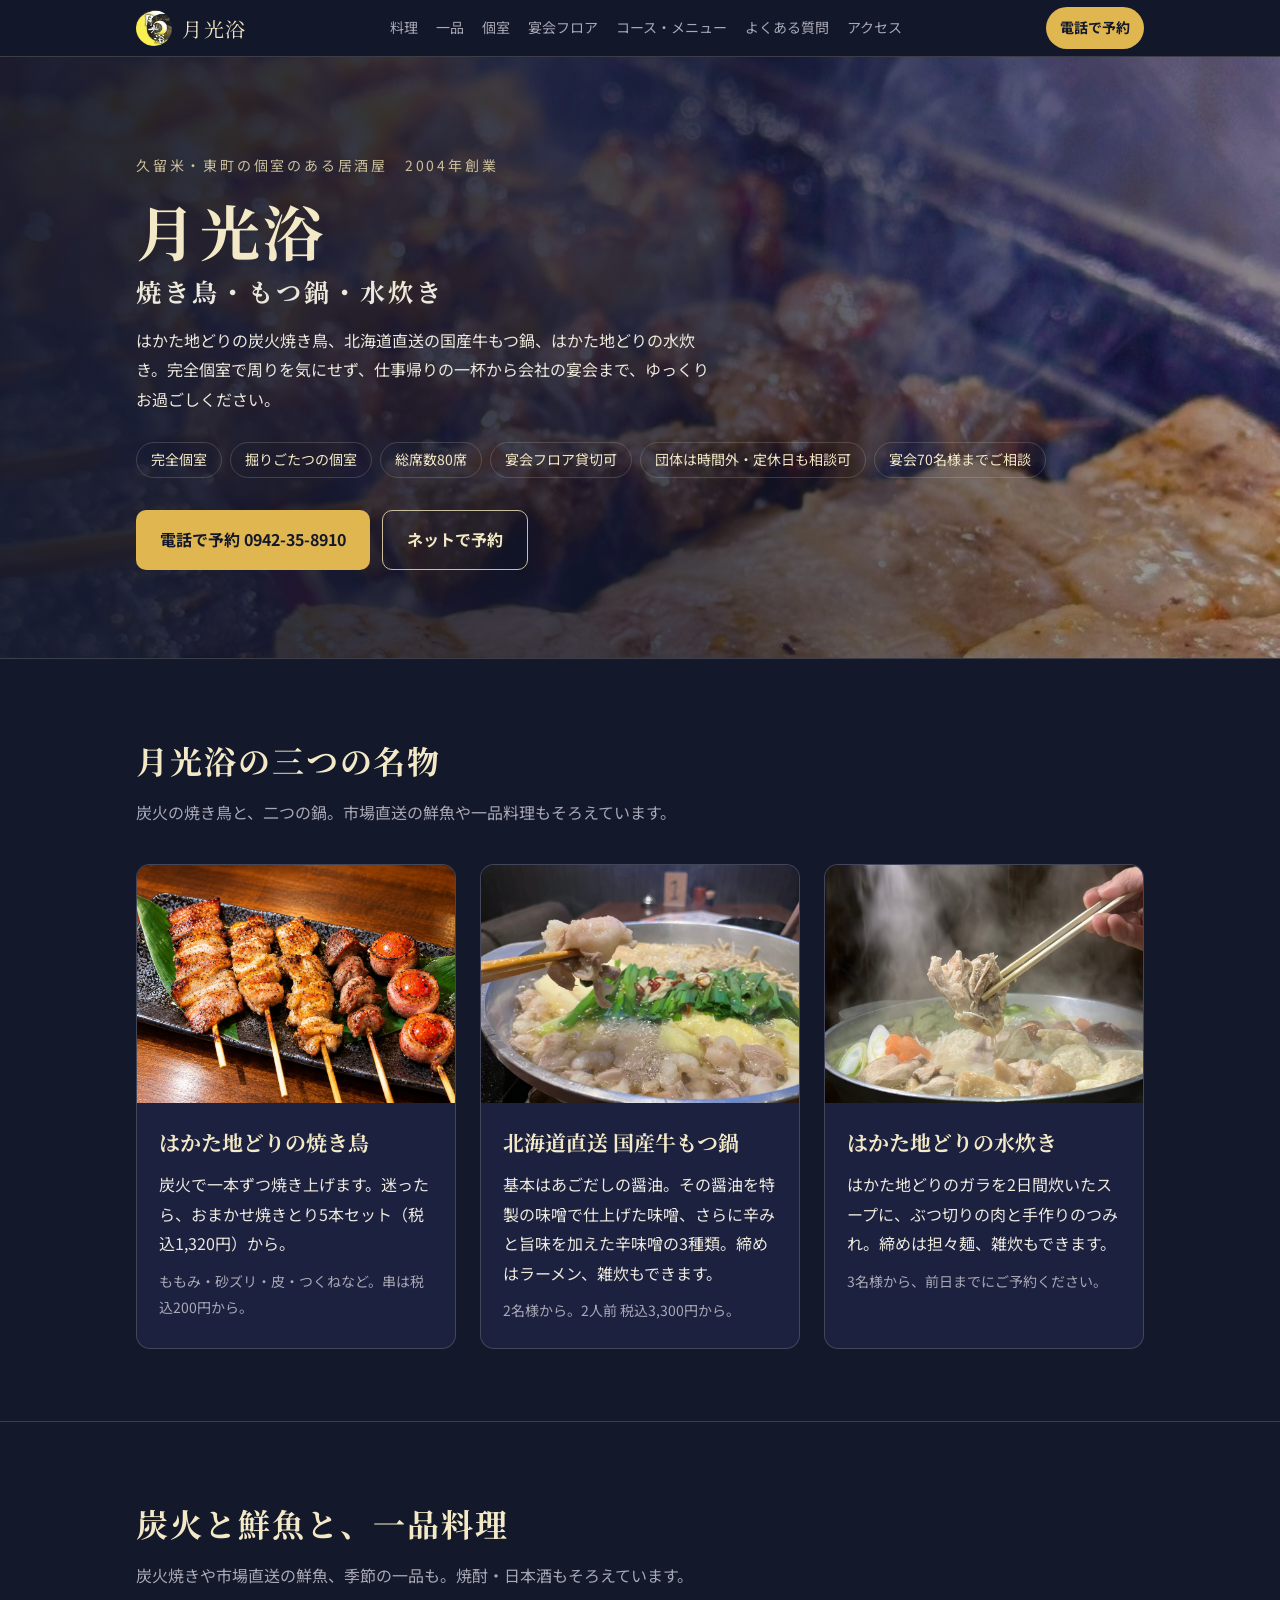
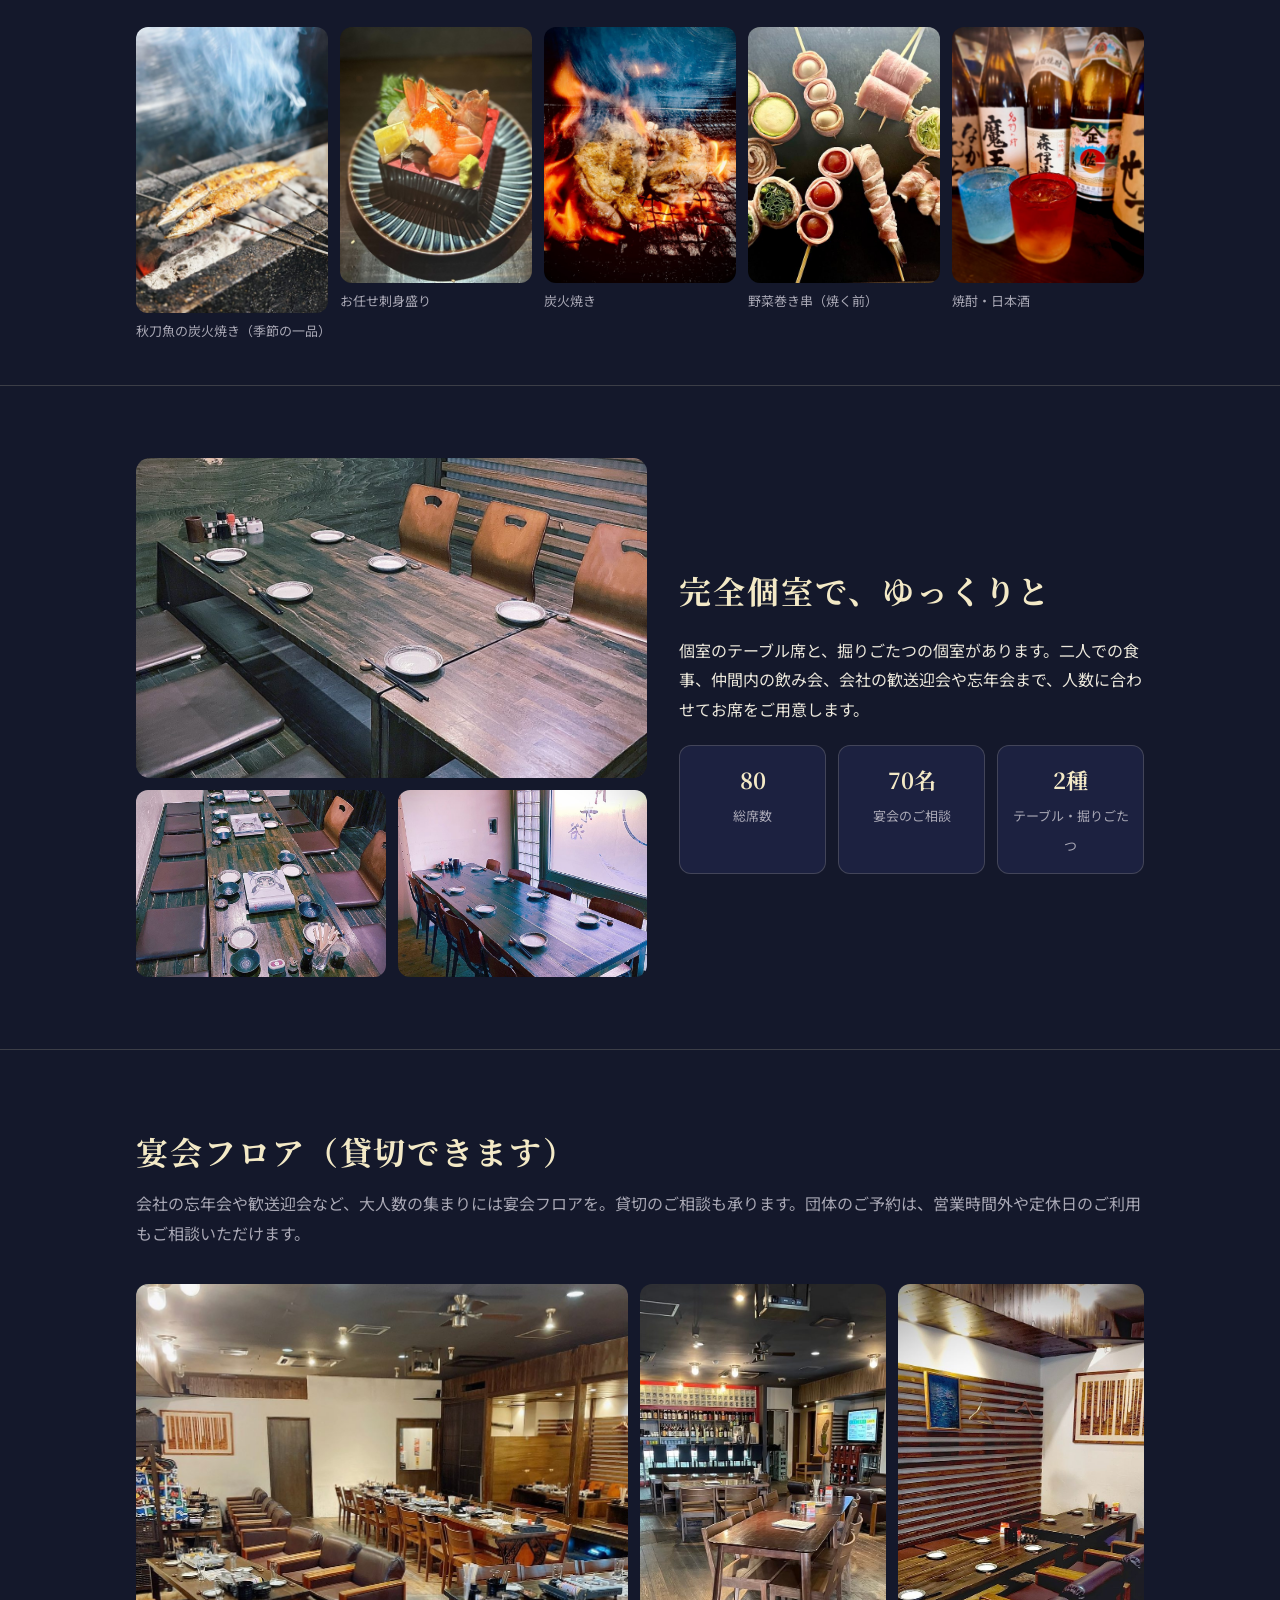
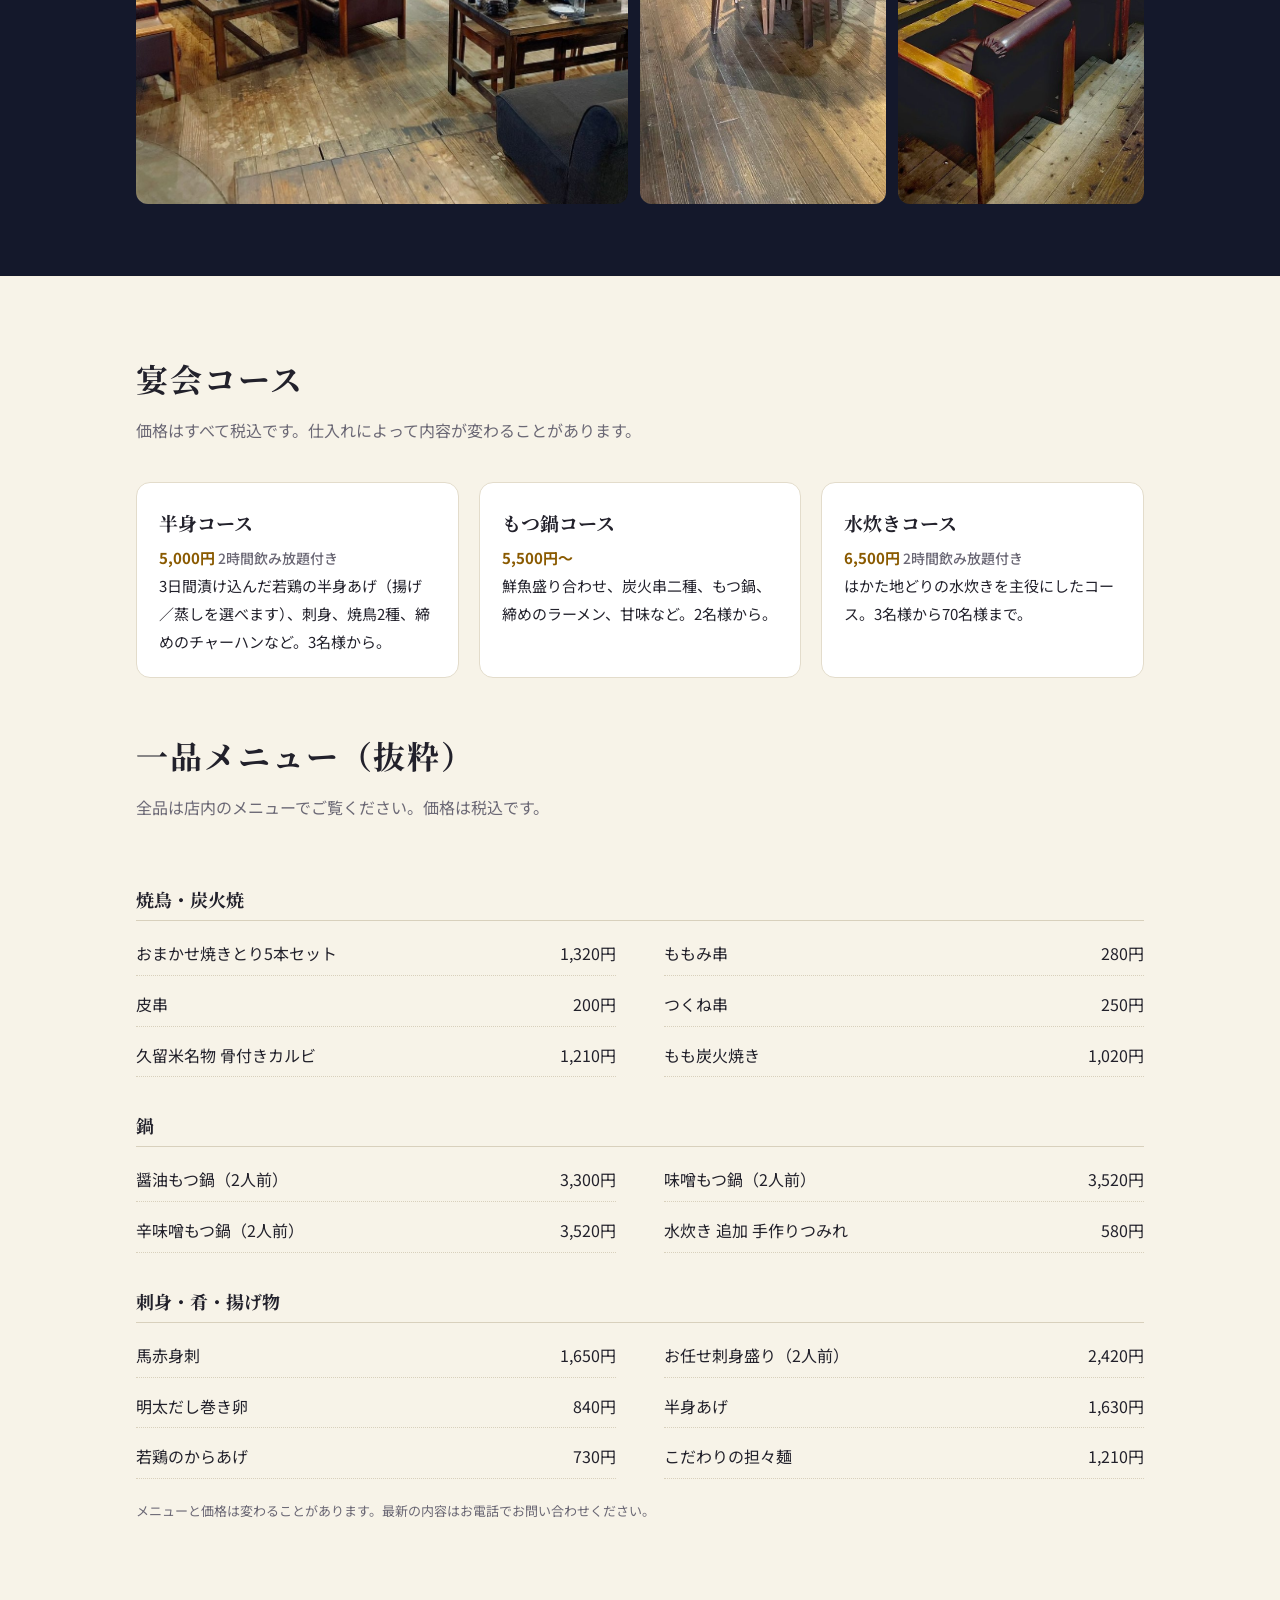
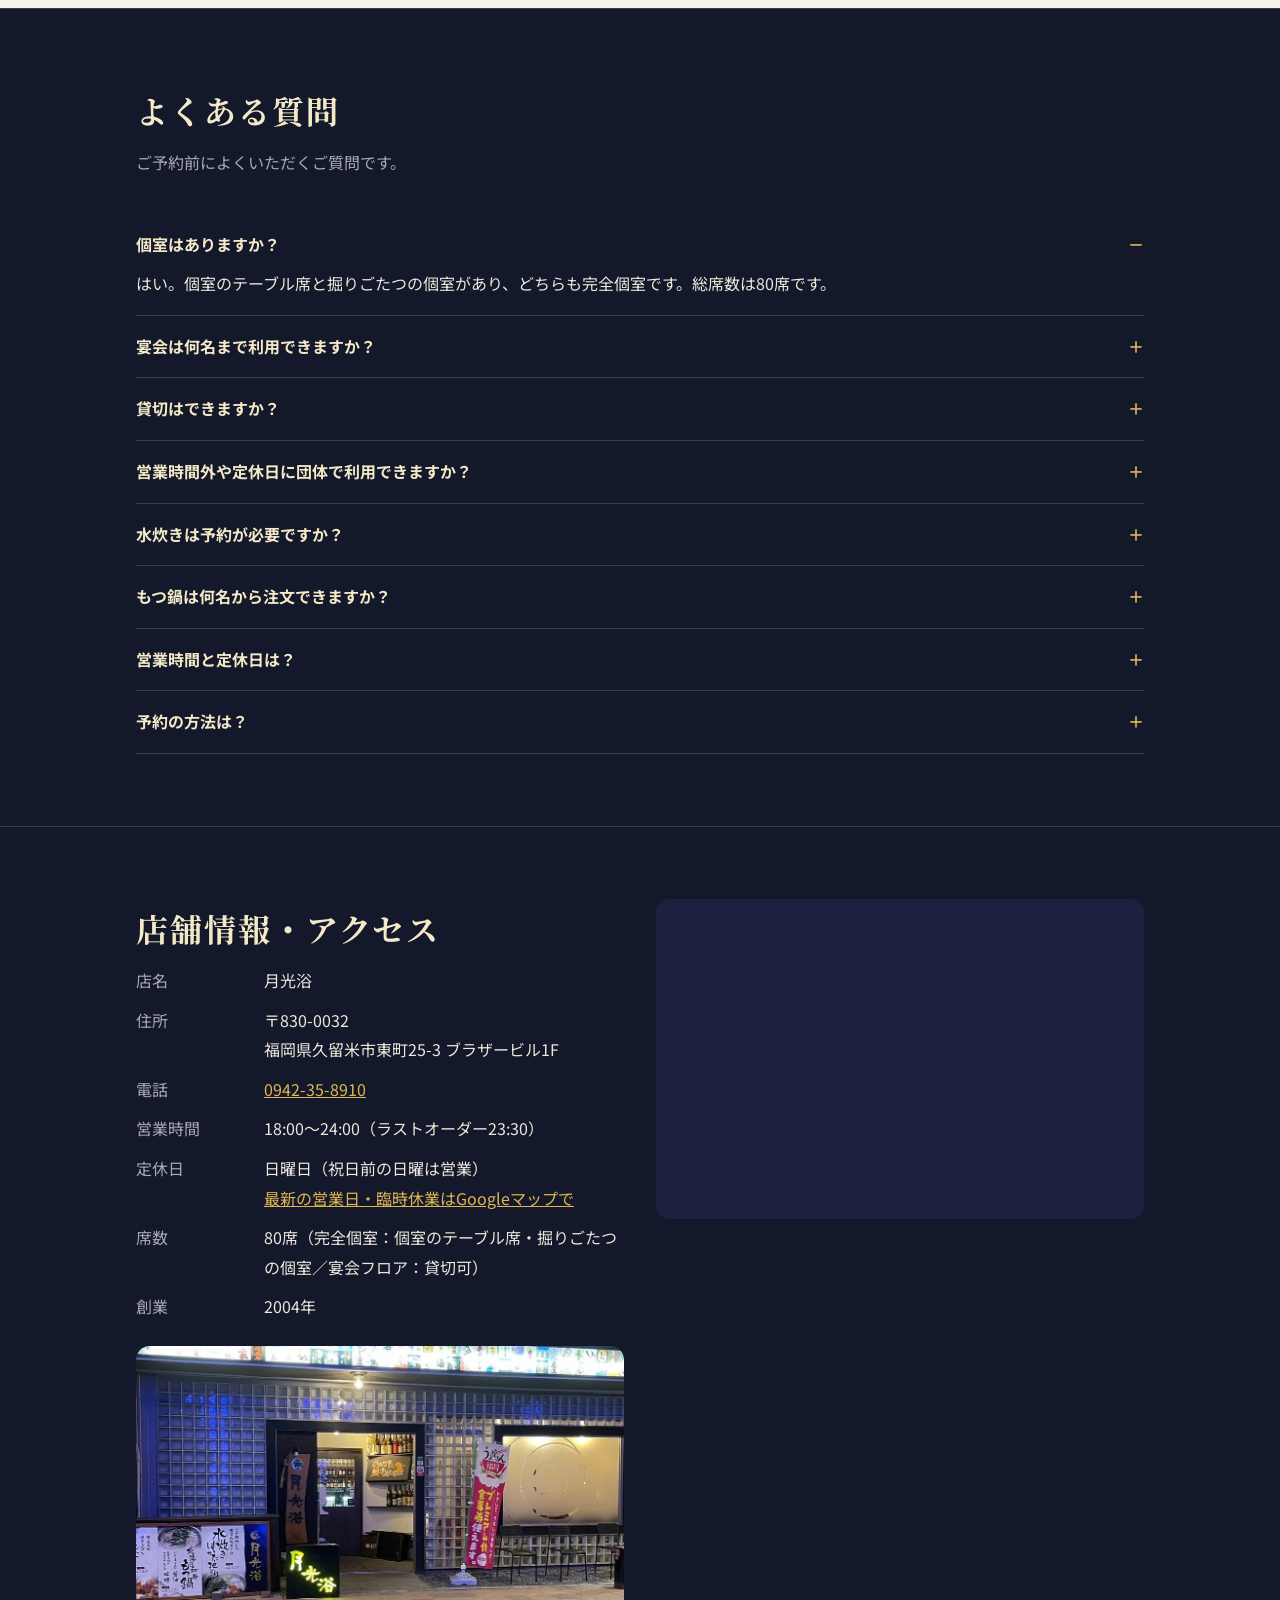
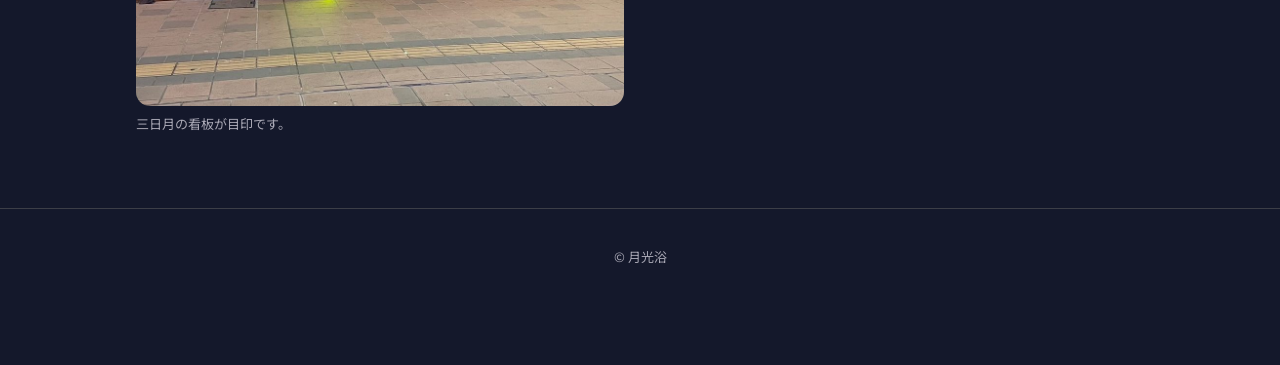
==== index.html @ 0e94521e "店名を「月光浴」に統一し、題名と説明文に個室を入れる。PC表示の横はみ出しを修正 Co-Authored-By: Claude Opus 5.5 (1M context) <noreply@anthr" ====
<!doctype html>
<html lang="ja">
<head>
<meta charset="utf-8">
<meta name="viewport" content="width=device-width, initial-scale=1">
<title>月光浴｜久留米 個室のある居酒屋・焼き鳥・もつ鍋・水炊き</title>
<meta name="description" content="久留米・東町の居酒屋「月光浴」。完全個室・掘りごたつの個室あり。はかた地どりの炭火焼き鳥、北海道直送の国産牛もつ鍋、はかた地どりの水炊き。総席数80席で、少人数のお食事から会社の宴会まで。ご予約は0942-35-8910。">
<meta property="og:type" content="restaurant">
<meta property="og:title" content="月光浴｜久留米 個室のある居酒屋">
<meta property="og:description" content="はかた地どりの焼き鳥・もつ鍋・水炊き。完全個室の居酒屋（久留米・東町、2004年創業）">
<meta property="og:image" content="https://imprint283-boop.github.io/gekkoyoku/images/og.jpg">
<meta property="og:url" content="https://imprint283-boop.github.io/gekkoyoku/">
<link rel="canonical" href="https://imprint283-boop.github.io/gekkoyoku/">
<meta name="theme-color" content="#14182b">
<link rel="preconnect" href="https://fonts.googleapis.com">
<link rel="preconnect" href="https://fonts.gstatic.com" crossorigin>
<link href="https://fonts.googleapis.com/css2?family=Noto+Serif+JP:wght@500;700&family=Noto+Sans+JP:wght@400;500;700&display=swap" rel="stylesheet">

<script type="application/ld+json">
{
  "@context": "https://schema.org",
  "@type": "Restaurant",
  "name": "月光浴",
  "alternateName": "月光浴",
  "url": "https://imprint283-boop.github.io/gekkoyoku/",
  "description": "久留米・東町の個室のある居酒屋。はかた地どりの炭火焼き鳥、北海道直送の国産牛もつ鍋、はかた地どりの水炊き。完全個室、総席数80席。2004年創業。",
  "image": ["https://imprint283-boop.github.io/gekkoyoku/images/og.jpg", "https://imprint283-boop.github.io/gekkoyoku/images/yakitori.jpg", "https://imprint283-boop.github.io/gekkoyoku/images/motsunabe.jpg", "https://imprint283-boop.github.io/gekkoyoku/images/mizutaki.jpg", "https://imprint283-boop.github.io/gekkoyoku/images/koshitsu.jpg", "https://imprint283-boop.github.io/gekkoyoku/images/gaikan.jpg"],
  "logo": "https://imprint283-boop.github.io/gekkoyoku/images/logo.jpg",
  "foundingDate": "2004-11",
  "telephone": "+81-942-35-8910",
  "address": {
    "@type": "PostalAddress",
    "streetAddress": "東町25-3 ブラザービル1F",
    "addressLocality": "久留米市",
    "addressRegion": "福岡県",
    "postalCode": "830-0032",
    "addressCountry": "JP"
  },
  "geo": { "@type": "GeoCoordinates", "latitude": 33.3133041, "longitude": 130.5167326 },
  "hasMap": "https://www.google.com/maps/search/?api=1&query=%E6%9C%88%E5%85%89%E6%B5%B4%20%E4%B9%85%E7%95%99%E7%B1%B3%E5%B8%82%E6%9D%B1%E7%94%BA25-3",
  "openingHoursSpecification": [{
    "@type": "OpeningHoursSpecification",
    "dayOfWeek": ["Monday", "Tuesday", "Wednesday", "Thursday", "Friday", "Saturday"],
    "opens": "18:00",
    "closes": "24:00"
  }],
  "servesCuisine": ["居酒屋", "焼き鳥", "もつ鍋", "水炊き"],
  "acceptsReservations": true,
  "currenciesAccepted": "JPY",
  "amenityFeature": [
    { "@type": "LocationFeatureSpecification", "name": "完全個室", "value": true },
    { "@type": "LocationFeatureSpecification", "name": "掘りごたつの個室", "value": true },
    { "@type": "LocationFeatureSpecification", "name": "宴会フロア（貸切可）", "value": true },
    { "@type": "LocationFeatureSpecification", "name": "総席数80席", "value": true }
  ],
  "sameAs": [
    "https://tabelog.com/fukuoka/A4008/A400801/40008478/",
    "https://r.gnavi.co.jp/faw2800/"
  ]
}
</script>
<script type="application/ld+json">
{
  "@context": "https://schema.org",
  "@type": "FAQPage",
  "mainEntity": [
    { "@type": "Question", "name": "個室はありますか？",
      "acceptedAnswer": { "@type": "Answer", "text": "はい。個室のテーブル席と掘りごたつの個室があり、どちらも完全個室です。総席数は80席です。" } },
    { "@type": "Question", "name": "宴会は何名まで利用できますか？",
      "acceptedAnswer": { "@type": "Answer", "text": "宴会コースは70名様までご相談いただけます。人数や日時に合わせたお席は、お電話（0942-35-8910）でご相談ください。" } },
    { "@type": "Question", "name": "貸切はできますか？",
      "acceptedAnswer": { "@type": "Answer", "text": "はい。宴会フロアの貸切をご相談いただけます。日時と人数をお電話（0942-35-8910）でお知らせください。" } },
    { "@type": "Question", "name": "営業時間外や定休日に団体で利用できますか？",
      "acceptedAnswer": { "@type": "Answer", "text": "はい。団体のご予約は、営業時間外や定休日のご利用もご相談いただけます。日時と人数をお電話（0942-35-8910）でお知らせください。" } },
    { "@type": "Question", "name": "水炊きは予約が必要ですか？",
      "acceptedAnswer": { "@type": "Answer", "text": "はかた地どりの水炊きは3名様から、前日までのご予約が必要です。" } },
    { "@type": "Question", "name": "もつ鍋は何名から注文できますか？",
      "acceptedAnswer": { "@type": "Answer", "text": "もつ鍋は2名様からご注文いただけます。味は醤油・味噌・辛味噌の3種類です。" } },
    { "@type": "Question", "name": "営業時間と定休日は？",
      "acceptedAnswer": { "@type": "Answer", "text": "営業時間は18:00〜24:00（ラストオーダー23:30）です。定休日は日曜日ですが、祝日前の日曜は営業します。休業日は暦によって変わるため、最新の営業日はGoogleマップでご確認ください。" } },
    { "@type": "Question", "name": "予約の方法は？",
      "acceptedAnswer": { "@type": "Answer", "text": "お電話（0942-35-8910）のほか、食べログ・ぐるなびのネット予約もご利用いただけます。" } }
  ]
}
</script>

<style>
  :root {
    --night: #14182b;
    --night-2: #1c2140;
    --moon: #f3e9c6;
    --moon-dim: #c9bf9d;
    --text: #ece8dc;
    --muted: #a9a8b5;
    --line: rgba(243, 233, 198, 0.18);
    --accent: #e0b651;
    --paper: #f7f3e8;
    --ink: #22212b;
  }
  * { box-sizing: border-box; }
  html { scroll-behavior: smooth; }
  body {
    margin: 0;
    background: var(--night);
    color: var(--text);
    font-family: "Noto Sans JP", system-ui, sans-serif;
    font-size: 16px;
    line-height: 1.85;
    -webkit-text-size-adjust: 100%;
  }
  img { max-width: 100%; display: block; }
  a { color: var(--accent); }
  .wrap { max-width: 1040px; margin: 0 auto; padding: 0 16px; }

  /* header */
  .bar {
    position: sticky; top: 0; z-index: 10;
    background: rgba(20, 24, 43, 0.92);
    backdrop-filter: blur(6px);
    border-bottom: 1px solid var(--line);
  }
  .bar .wrap { display: flex; align-items: center; justify-content: space-between; height: 56px; gap: 12px; }
  .logo img { width: 36px; height: 36px; border-radius: 50%; }
  .logo { display: flex; align-items: center; gap: 10px; font-family: "Noto Serif JP", serif; font-size: 20px; color: var(--moon); text-decoration: none; letter-spacing: .08em; white-space: nowrap; }
  .bar nav { display: flex; gap: 18px; font-size: 14px; }
  .bar nav a { color: var(--muted); text-decoration: none; }
  .bar nav a:hover { color: var(--moon); }
  .tel-btn {
    background: var(--accent); color: var(--night); font-weight: 700;
    padding: 8px 14px; border-radius: 999px; text-decoration: none; font-size: 14px; white-space: nowrap;
  }
  @media (max-width: 720px) { .bar nav { display: none; } }

  /* hero */
  .hero {
    position: relative; overflow: hidden;
    padding: 96px 0 88px;
    background:
      linear-gradient(90deg, rgba(20,24,43,.94) 0%, rgba(20,24,43,.78) 55%, rgba(20,24,43,.35) 100%),
      url(images/hero.jpg) center 40% / cover no-repeat, var(--night);
  }
  .hero .eyebrow { color: var(--moon-dim); font-size: 14px; letter-spacing: .2em; margin: 0 0 12px; }
  .hero h1 {
    font-family: "Noto Serif JP", serif; font-weight: 700; color: var(--moon);
    font-size: clamp(34px, 7vw, 60px); line-height: 1.3; margin: 0 0 18px; letter-spacing: .06em;
  }
  .hero h1 small { display: block; font-size: .42em; color: var(--text); letter-spacing: .12em; margin-top: 6px; }
  .hero .lead { max-width: 36em; color: var(--text); margin: 0 0 28px; }
  .chips { display: flex; flex-wrap: wrap; gap: 8px; margin: 0 0 32px; padding: 0; list-style: none; }
  .chips li { border: 1px solid var(--line); border-radius: 999px; padding: 4px 14px; font-size: 14px; color: var(--moon); }
  .cta { display: flex; flex-wrap: wrap; gap: 12px; }
  .btn {
    display: inline-flex; align-items: center; justify-content: center; gap: 8px;
    padding: 14px 24px; border-radius: 10px; text-decoration: none; font-weight: 700; min-height: 48px;
  }
  .btn.primary { background: var(--accent); color: var(--night); }
  .btn.ghost { border: 1px solid var(--moon-dim); color: var(--moon); }

  /* sections */
  section { padding: 72px 0; border-top: 1px solid var(--line); }
  h2 {
    font-family: "Noto Serif JP", serif; color: var(--moon); font-size: clamp(24px, 4.5vw, 32px);
    margin: 0 0 8px; letter-spacing: .06em;
  }
  .sub { color: var(--muted); margin: 0 0 36px; }

  .dishes { display: grid; grid-template-columns: repeat(3, 1fr); gap: 24px; }
  @media (max-width: 860px) { .dishes { grid-template-columns: 1fr; } }
  .dish { background: var(--night-2); border: 1px solid var(--line); border-radius: 14px; overflow: hidden; }
  .photo {
    aspect-ratio: 4 / 3; background: #262b4d center / cover no-repeat;
    display: flex; align-items: flex-end;
  }
  .photo span { font-size: 12px; color: var(--muted); padding: 8px 12px; }
  .dish .body { padding: 20px 22px 24px; }
  .dish h3 { font-family: "Noto Serif JP", serif; color: var(--moon); font-size: 21px; margin: 0 0 8px; }
  .dish p { margin: 0 0 10px; }
  .dish .note { font-size: 14px; color: var(--muted); margin: 0; }

  .gallery { display: grid; grid-template-columns: repeat(5, 1fr); gap: 12px; }
  @media (max-width: 860px) { .gallery { grid-template-columns: repeat(2, 1fr); } .gallery figure:first-child { grid-column: 1 / -1; } }
  .gallery figure { margin: 0; }
  .gallery img { width: 100%; aspect-ratio: 3 / 4; object-fit: cover; border-radius: 12px; }
  .gallery figure:first-child img { aspect-ratio: auto; height: 100%; max-height: 420px; }
  .gallery figcaption { font-size: 13px; color: var(--muted); margin-top: 6px; }
  .floor { display: grid; grid-template-columns: 2fr 1fr 1fr; gap: 12px; }
  @media (max-width: 860px) { .floor { grid-template-columns: 1fr 1fr; } .floor img:first-child { grid-column: 1 / -1; } }
  .floor img { width: 100%; height: 100%; aspect-ratio: 3 / 4; object-fit: cover; border-radius: 12px; }
  .floor img:first-child { aspect-ratio: auto; max-height: 520px; }
  .room-sub { display: grid; grid-template-columns: minmax(0,1fr) minmax(0,1fr); gap: 12px; margin-top: 12px; }
  .room-sub img { width: 100%; aspect-ratio: 4 / 3; object-fit: cover; border-radius: 12px; }
  .front { margin: 24px 0 0; }
  .front img { width: 100%; max-height: 360px; object-fit: cover; border-radius: 14px; }
  .front figcaption { font-size: 13px; color: var(--muted); margin-top: 6px; }
  .room { display: grid; grid-template-columns: minmax(0,1.1fr) minmax(0,1fr); gap: 32px; align-items: center; }
  @media (max-width: 860px) { .room { grid-template-columns: minmax(0,1fr); } }
  .room .photo { border-radius: 14px; aspect-ratio: 16 / 10; }
  .facts { list-style: none; margin: 20px 0 0; padding: 0; display: grid; grid-template-columns: repeat(3, minmax(0,1fr)); gap: 12px; }
  .facts li { background: var(--night-2); border: 1px solid var(--line); border-radius: 12px; padding: 14px; text-align: center; }
  .facts b { display: block; font-family: "Noto Serif JP", serif; color: var(--moon); font-size: 22px; }
  .facts small { color: var(--muted); font-size: 13px; }

  /* menu & course on paper */
  .paper { background: var(--paper); color: var(--ink); }
  .paper h2 { color: var(--ink); }
  .paper .sub { color: #6b6875; }
  .courses { display: grid; grid-template-columns: repeat(3, 1fr); gap: 20px; margin-bottom: 48px; }
  @media (max-width: 860px) { .courses { grid-template-columns: 1fr; } }
  .course { background: #fff; border: 1px solid #e3dccb; border-radius: 14px; padding: 22px; }
  .course h3 { margin: 0 0 4px; font-family: "Noto Serif JP", serif; font-size: 19px; }
  .price { font-size: 26px; font-weight: 700; color: #8a5a00; margin: 0 0 6px; }
  .price small { font-size: 14px; color: #6b6875; font-weight: 500; }
  .course p { margin: 0; font-size: 15px; }
  .menu { display: grid; grid-template-columns: repeat(2, 1fr); gap: 8px 48px; }
  @media (max-width: 720px) { .menu { grid-template-columns: 1fr; } }
  .menu h3 { grid-column: 1 / -1; margin: 24px 0 4px; font-family: "Noto Serif JP", serif; font-size: 18px; border-bottom: 1px solid #d8d0bc; padding-bottom: 4px; }
  .item { display: flex; justify-content: space-between; gap: 12px; border-bottom: 1px dotted #d8d0bc; padding: 6px 0; }
  .item span:last-child { white-space: nowrap; }
  .fine { font-size: 13px; color: #6b6875; margin-top: 20px; }

  /* faq */
  details { border-bottom: 1px solid var(--line); padding: 16px 0; }
  summary { cursor: pointer; font-weight: 700; color: var(--moon); list-style: none; display: flex; justify-content: space-between; gap: 12px; }
  summary::-webkit-details-marker { display: none; }
  summary::after { content: "＋"; color: var(--accent); }
  details[open] summary::after { content: "－"; }
  details p { margin: 10px 0 0; }

  /* access */
  .info { display: grid; grid-template-columns: 1fr 1fr; gap: 32px; }
  @media (max-width: 860px) { .info { grid-template-columns: 1fr; } }
  dl { margin: 0; display: grid; grid-template-columns: 7em 1fr; gap: 10px 16px; }
  dt { color: var(--muted); }
  dd { margin: 0; }
  .map { border: 0; width: 100%; height: 320px; border-radius: 14px; background: var(--night-2); }

  footer { padding: 36px 0 96px; color: var(--muted); font-size: 13px; border-top: 1px solid var(--line); text-align: center; }

  .float-tel {
    position: fixed; left: 16px; right: 16px; bottom: 16px; z-index: 20;
    display: none; text-align: center;
  }
  @media (max-width: 720px) { .float-tel { display: block; } .float-tel .btn { width: 100%; box-shadow: 0 6px 20px rgba(0,0,0,.35); } }
</style>
</head>
<body>

<header class="bar">
  <div class="wrap">
    <a class="logo" href="#top"><img src="https://imprint283-boop.github.io/gekkoyoku/images/logo.jpg" alt="" width="36" height="36">月光浴</a>
    <nav aria-label="ページ内">
      <a href="#ryouri">料理</a>
      <a href="#ippin">一品</a>
      <a href="#koshitsu">個室</a>
      <a href="#enkai">宴会フロア</a>
      <a href="#menu">コース・メニュー</a>
      <a href="#faq">よくある質問</a>
      <a href="#access">アクセス</a>
    </nav>
    <a class="tel-btn" href="tel:0942358910">電話で予約</a>
  </div>
</header>

<main id="top">
  <div class="hero">
    <div class="wrap">
      <p class="eyebrow">久留米・東町の個室のある居酒屋　2004年創業</p>
      <h1>月光浴<small>焼き鳥・もつ鍋・水炊き</small></h1>
      <p class="lead">はかた地どりの炭火焼き鳥、北海道直送の国産牛もつ鍋、はかた地どりの水炊き。完全個室で周りを気にせず、仕事帰りの一杯から会社の宴会まで、ゆっくりお過ごしください。</p>
      <ul class="chips">
        <li>完全個室</li><li>掘りごたつの個室</li><li>総席数80席</li><li>宴会フロア貸切可</li><li>団体は時間外・定休日も相談可</li><li>宴会70名様までご相談</li>
      </ul>
      <div class="cta">
        <a class="btn primary" href="tel:0942358910">電話で予約 0942-35-8910</a>
        <a class="btn ghost" href="https://tabelog.com/fukuoka/A4008/A400801/40008478/" rel="noopener">ネットで予約</a>
      </div>
    </div>
  </div>

  <section id="ryouri">
    <div class="wrap">
      <h2>月光浴の三つの名物</h2>
      <p class="sub">炭火の焼き鳥と、二つの鍋。市場直送の鮮魚や一品料理もそろえています。</p>
      <div class="dishes">
        <article class="dish">
          <div class="photo" style="background-image:url(images/yakitori.jpg)" role="img" aria-label="炭火で焼いている焼き鳥"></div>
          <div class="body">
            <h3>はかた地どりの焼き鳥</h3>
            <p>炭火で一本ずつ焼き上げます。迷ったら、おまかせ焼きとり5本セット（税込1,320円）から。</p>
            <p class="note">ももみ・砂ズリ・皮・つくねなど。串は税込200円から。</p>
          </div>
        </article>
        <article class="dish">
          <div class="photo" style="background-image:url(images/motsunabe.jpg)" role="img" aria-label="湯気の立つもつ鍋"></div>
          <div class="body">
            <h3>北海道直送 国産牛もつ鍋</h3>
            <p>基本はあごだしの醤油。その醤油を特製の味噌で仕上げた味噌、さらに辛みと旨味を加えた辛味噌の3種類。締めはラーメン、雑炊もできます。</p>
            <p class="note">2名様から。2人前 税込3,300円から。</p>
          </div>
        </article>
        <article class="dish">
          <div class="photo" style="background-image:url(images/mizutaki.jpg)" role="img" aria-label="はかた地どりの水炊き"></div>
          <div class="body">
            <h3>はかた地どりの水炊き</h3>
            <p>はかた地どりのガラを2日間炊いたスープに、ぶつ切りの肉と手作りのつみれ。締めは担々麺、雑炊もできます。</p>
            <p class="note">3名様から、前日までにご予約ください。</p>
          </div>
        </article>
      </div>
    </div>
  </section>

  <section id="ippin">
    <div class="wrap">
      <h2>炭火と鮮魚と、一品料理</h2>
      <p class="sub">炭火焼きや市場直送の鮮魚、季節の一品も。焼酎・日本酒もそろえています。</p>
      <div class="gallery">
        <figure><img src="https://imprint283-boop.github.io/gekkoyoku/images/sanma.jpg" alt="炭火で焼く秋刀魚" loading="lazy"><figcaption>秋刀魚の炭火焼き（季節の一品）</figcaption></figure>
        <figure><img src="https://imprint283-boop.github.io/gekkoyoku/images/sashimi.jpg" alt="お任せ刺身盛り" loading="lazy"><figcaption>お任せ刺身盛り</figcaption></figure>
        <figure><img src="https://imprint283-boop.github.io/gekkoyoku/images/momo.jpg" alt="炭火で焼く鶏肉" loading="lazy"><figcaption>炭火焼き</figcaption></figure>
        <figure><img src="https://imprint283-boop.github.io/gekkoyoku/images/makigushi.jpg" alt="焼く前の野菜巻き串" loading="lazy"><figcaption>野菜巻き串（焼く前）</figcaption></figure>
        <figure><img src="https://imprint283-boop.github.io/gekkoyoku/images/shochu.jpg" alt="焼酎のボトルとグラス" loading="lazy"><figcaption>焼酎・日本酒</figcaption></figure>
      </div>
    </div>
  </section>

  <section id="koshitsu">
    <div class="wrap room">
      <div>
        <div class="photo" style="background-image:url(images/koshitsu.jpg)" role="img" aria-label="掘りごたつの個室"></div>
        <div class="room-sub">
          <img src="https://imprint283-boop.github.io/gekkoyoku/images/horigotatsu.jpg" alt="鍋の準備ができた掘りごたつの個室" loading="lazy">
          <img src="https://imprint283-boop.github.io/gekkoyoku/images/table-room.jpg" alt="窓のある個室のテーブル席" loading="lazy">
        </div>
      </div>
      <div>
        <h2>完全個室で、ゆっくりと</h2>
        <p>個室のテーブル席と、掘りごたつの個室があります。二人での食事、仲間内の飲み会、会社の歓送迎会や忘年会まで、人数に合わせてお席をご用意します。</p>
        <ul class="facts">
          <li><b>80</b><small>総席数</small></li>
          <li><b>70名</b><small>宴会のご相談</small></li>
          <li><b>2種</b><small>テーブル・掘りごたつ</small></li>
        </ul>
      </div>
    </div>
  </section>

  <section id="enkai">
    <div class="wrap">
      <h2>宴会フロア（貸切できます）</h2>
      <p class="sub">会社の忘年会や歓送迎会など、大人数の集まりには宴会フロアを。貸切のご相談も承ります。団体のご予約は、営業時間外や定休日のご利用もご相談いただけます。</p>
      <div class="floor">
        <img src="https://imprint283-boop.github.io/gekkoyoku/images/floor.jpg" alt="長テーブルが並ぶ宴会フロア" loading="lazy">
        <img src="https://imprint283-boop.github.io/gekkoyoku/images/counter.jpg" alt="カウンターとテーブル席のあるフロア" loading="lazy">
        <img src="https://imprint283-boop.github.io/gekkoyoku/images/sofa.jpg" alt="ソファ席" loading="lazy">
      </div>
    </div>
  </section>

  <section id="menu" class="paper">
    <div class="wrap">
      <h2>宴会コース</h2>
      <p class="sub">価格はすべて税込です。仕入れによって内容が変わることがあります。</p>
      <div class="courses">
        <div class="course">
          <h3>半身コース</h3>
          <p class="price">5,000円 <small>2時間飲み放題付き</small></p>
          <p>3日間漬け込んだ若鶏の半身あげ（揚げ／蒸しを選べます）、刺身、焼鳥2種、締めのチャーハンなど。3名様から。</p>
        </div>
        <div class="course">
          <h3>もつ鍋コース</h3>
          <p class="price">5,500円〜</p>
          <p>鮮魚盛り合わせ、炭火串二種、もつ鍋、締めのラーメン、甘味など。2名様から。</p>
        </div>
        <div class="course">
          <h3>水炊きコース</h3>
          <p class="price">6,500円 <small>2時間飲み放題付き</small></p>
          <p>はかた地どりの水炊きを主役にしたコース。3名様から70名様まで。</p>
        </div>
      </div>

      <h2>一品メニュー（抜粋）</h2>
      <p class="sub">全品は店内のメニューでご覧ください。価格は税込です。</p>
      <div class="menu">
        <h3>焼鳥・炭火焼</h3>
        <div class="item"><span>おまかせ焼きとり5本セット</span><span>1,320円</span></div>
        <div class="item"><span>ももみ串</span><span>280円</span></div>
        <div class="item"><span>皮串</span><span>200円</span></div>
        <div class="item"><span>つくね串</span><span>250円</span></div>
        <div class="item"><span>久留米名物 骨付きカルビ</span><span>1,210円</span></div>
        <div class="item"><span>もも炭火焼き</span><span>1,020円</span></div>
        <h3>鍋</h3>
        <div class="item"><span>醤油もつ鍋（2人前）</span><span>3,300円</span></div>
        <div class="item"><span>味噌もつ鍋（2人前）</span><span>3,520円</span></div>
        <div class="item"><span>辛味噌もつ鍋（2人前）</span><span>3,520円</span></div>
        <div class="item"><span>水炊き 追加 手作りつみれ</span><span>580円</span></div>
        <h3>刺身・肴・揚げ物</h3>
        <div class="item"><span>馬赤身刺</span><span>1,650円</span></div>
        <div class="item"><span>お任せ刺身盛り（2人前）</span><span>2,420円</span></div>
        <div class="item"><span>明太だし巻き卵</span><span>840円</span></div>
        <div class="item"><span>半身あげ</span><span>1,630円</span></div>
        <div class="item"><span>若鶏のからあげ</span><span>730円</span></div>
        <div class="item"><span>こだわりの担々麺</span><span>1,210円</span></div>
      </div>
      <p class="fine">メニューと価格は変わることがあります。最新の内容はお電話でお問い合わせください。</p>
    </div>
  </section>

  <section id="faq">
    <div class="wrap">
      <h2>よくある質問</h2>
      <p class="sub">ご予約前によくいただくご質問です。</p>
      <details open><summary>個室はありますか？</summary><p>はい。個室のテーブル席と掘りごたつの個室があり、どちらも完全個室です。総席数は80席です。</p></details>
      <details><summary>宴会は何名まで利用できますか？</summary><p>宴会コースは70名様までご相談いただけます。人数や日時に合わせたお席は、お電話（0942-35-8910）でご相談ください。</p></details>
      <details><summary>貸切はできますか？</summary><p>はい。宴会フロアの貸切をご相談いただけます。日時と人数をお電話（0942-35-8910）でお知らせください。</p></details>
      <details><summary>営業時間外や定休日に団体で利用できますか？</summary><p>はい。団体のご予約は、営業時間外や定休日のご利用もご相談いただけます。日時と人数をお電話（0942-35-8910）でお知らせください。</p></details>
      <details><summary>水炊きは予約が必要ですか？</summary><p>はかた地どりの水炊きは3名様から、前日までのご予約が必要です。</p></details>
      <details><summary>もつ鍋は何名から注文できますか？</summary><p>もつ鍋は2名様からご注文いただけます。味は醤油・味噌・辛味噌の3種類です。</p></details>
      <details><summary>営業時間と定休日は？</summary><p>営業時間は18:00〜24:00（ラストオーダー23:30）です。定休日は日曜日ですが、祝日前の日曜は営業します。休業日は暦によって変わるため、最新の営業日は<a href="https://www.google.com/maps/search/?api=1&amp;query=%E6%9C%88%E5%85%89%E6%B5%B4%20%E4%B9%85%E7%95%99%E7%B1%B3%E5%B8%82%E6%9D%B1%E7%94%BA25-3" rel="noopener">Googleマップ</a>でご確認ください。</p></details>
      <details><summary>予約の方法は？</summary><p>お電話（0942-35-8910）のほか、<a href="https://tabelog.com/fukuoka/A4008/A400801/40008478/" rel="noopener">食べログ</a>・<a href="https://r.gnavi.co.jp/faw2800/" rel="noopener">ぐるなび</a>のネット予約もご利用いただけます。</p></details>
    </div>
  </section>

  <section id="access">
    <div class="wrap info">
      <div>
        <h2>店舗情報・アクセス</h2>
        <dl>
          <dt>店名</dt><dd>月光浴</dd>
          <dt>住所</dt><dd>〒830-0032<br>福岡県久留米市東町25-3 ブラザービル1F</dd>
          <dt>電話</dt><dd><a href="tel:0942358910">0942-35-8910</a></dd>
          <dt>営業時間</dt><dd>18:00〜24:00（ラストオーダー23:30）</dd>
          <dt>定休日</dt><dd>日曜日（祝日前の日曜は営業）<br><a href="https://www.google.com/maps/search/?api=1&amp;query=%E6%9C%88%E5%85%89%E6%B5%B4%20%E4%B9%85%E7%95%99%E7%B1%B3%E5%B8%82%E6%9D%B1%E7%94%BA25-3" rel="noopener">最新の営業日・臨時休業はGoogleマップで</a></dd>
          <dt>席数</dt><dd>80席（完全個室：個室のテーブル席・掘りごたつの個室／宴会フロア：貸切可）</dd>
          <dt>創業</dt><dd>2004年</dd>
        </dl>
        <figure class="front"><img src="https://imprint283-boop.github.io/gekkoyoku/images/gaikan.jpg" alt="月光浴の店の入口" loading="lazy"><figcaption>三日月の看板が目印です。</figcaption></figure>
      </div>
      <iframe class="map" title="月光浴の地図" loading="lazy" referrerpolicy="no-referrer-when-downgrade"
        src="https://maps.google.com/maps?q=33.3133041,130.5167326&z=17&output=embed"></iframe>
    </div>
  </section>
</main>

<footer>
  <div class="wrap">© 月光浴</div>
</footer>

<div class="float-tel"><a class="btn primary" href="tel:0942358910">電話で予約 0942-35-8910</a></div>

</body>
</html>
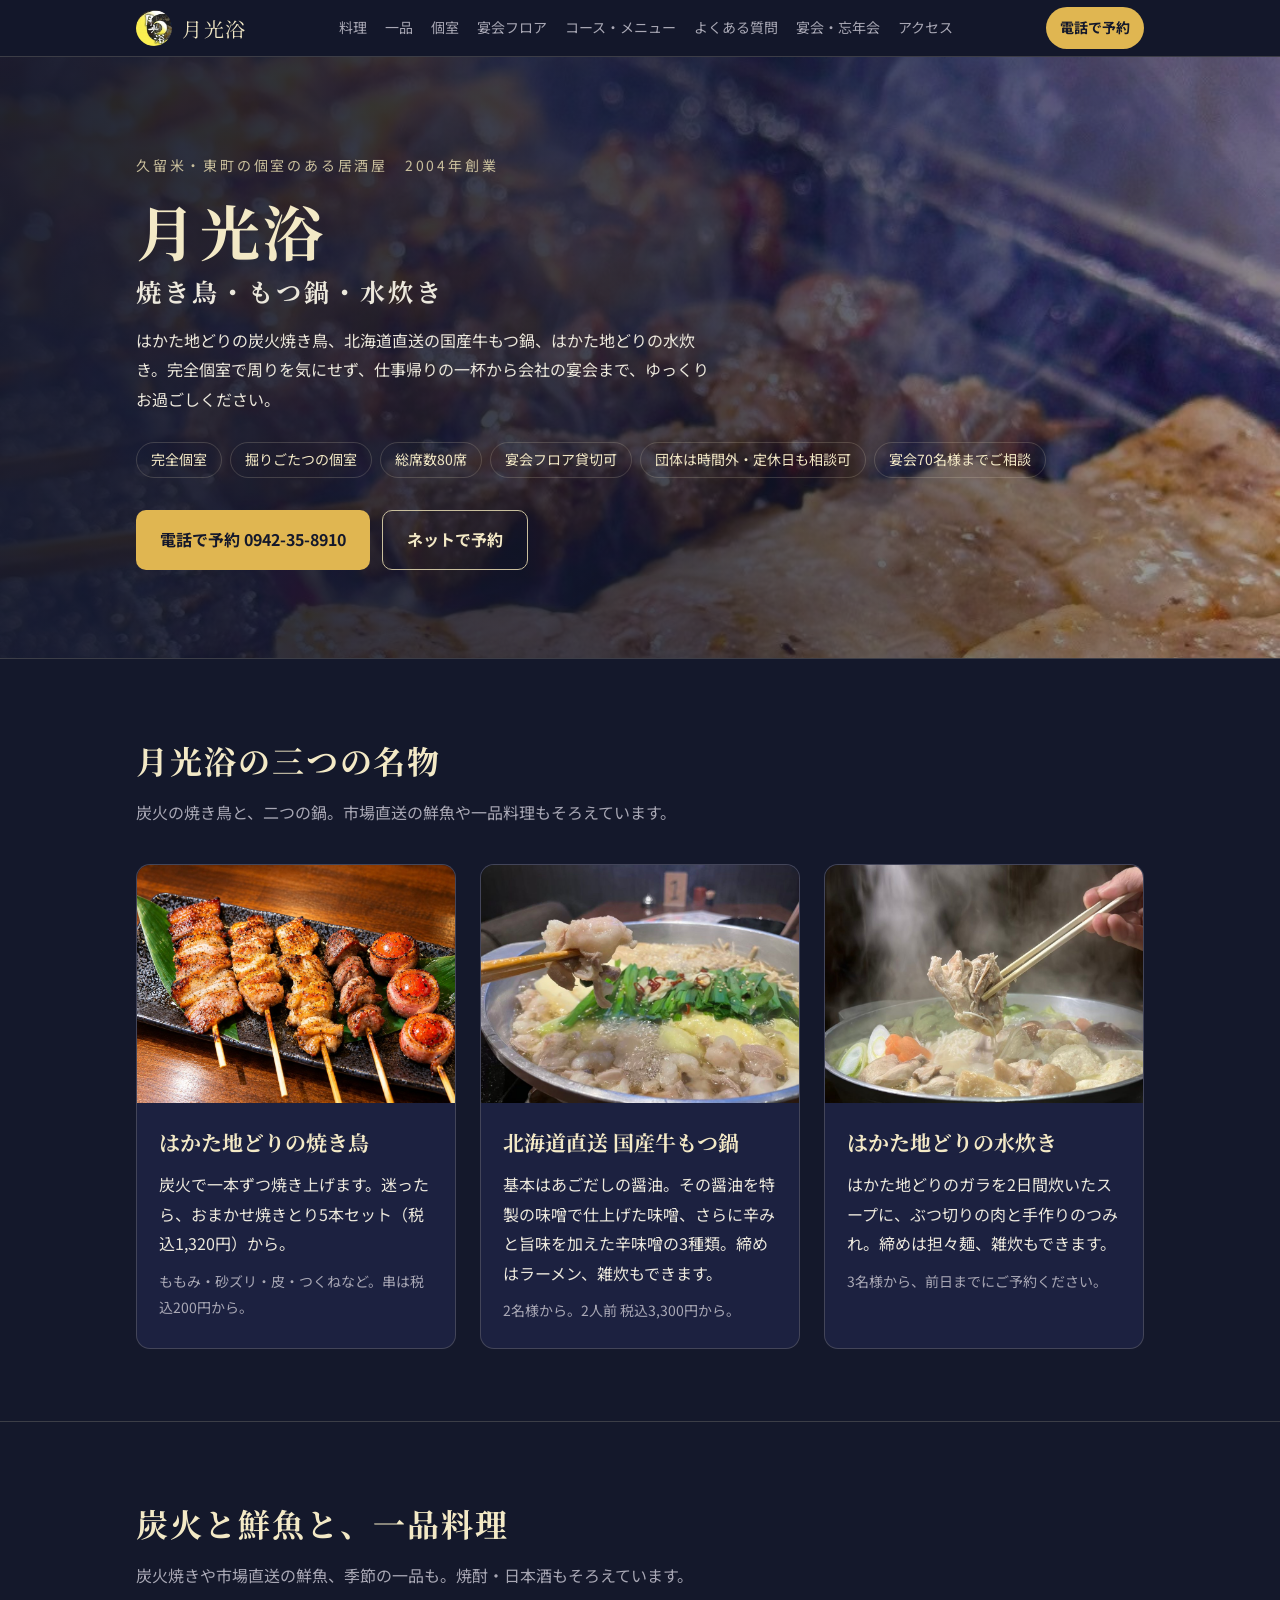
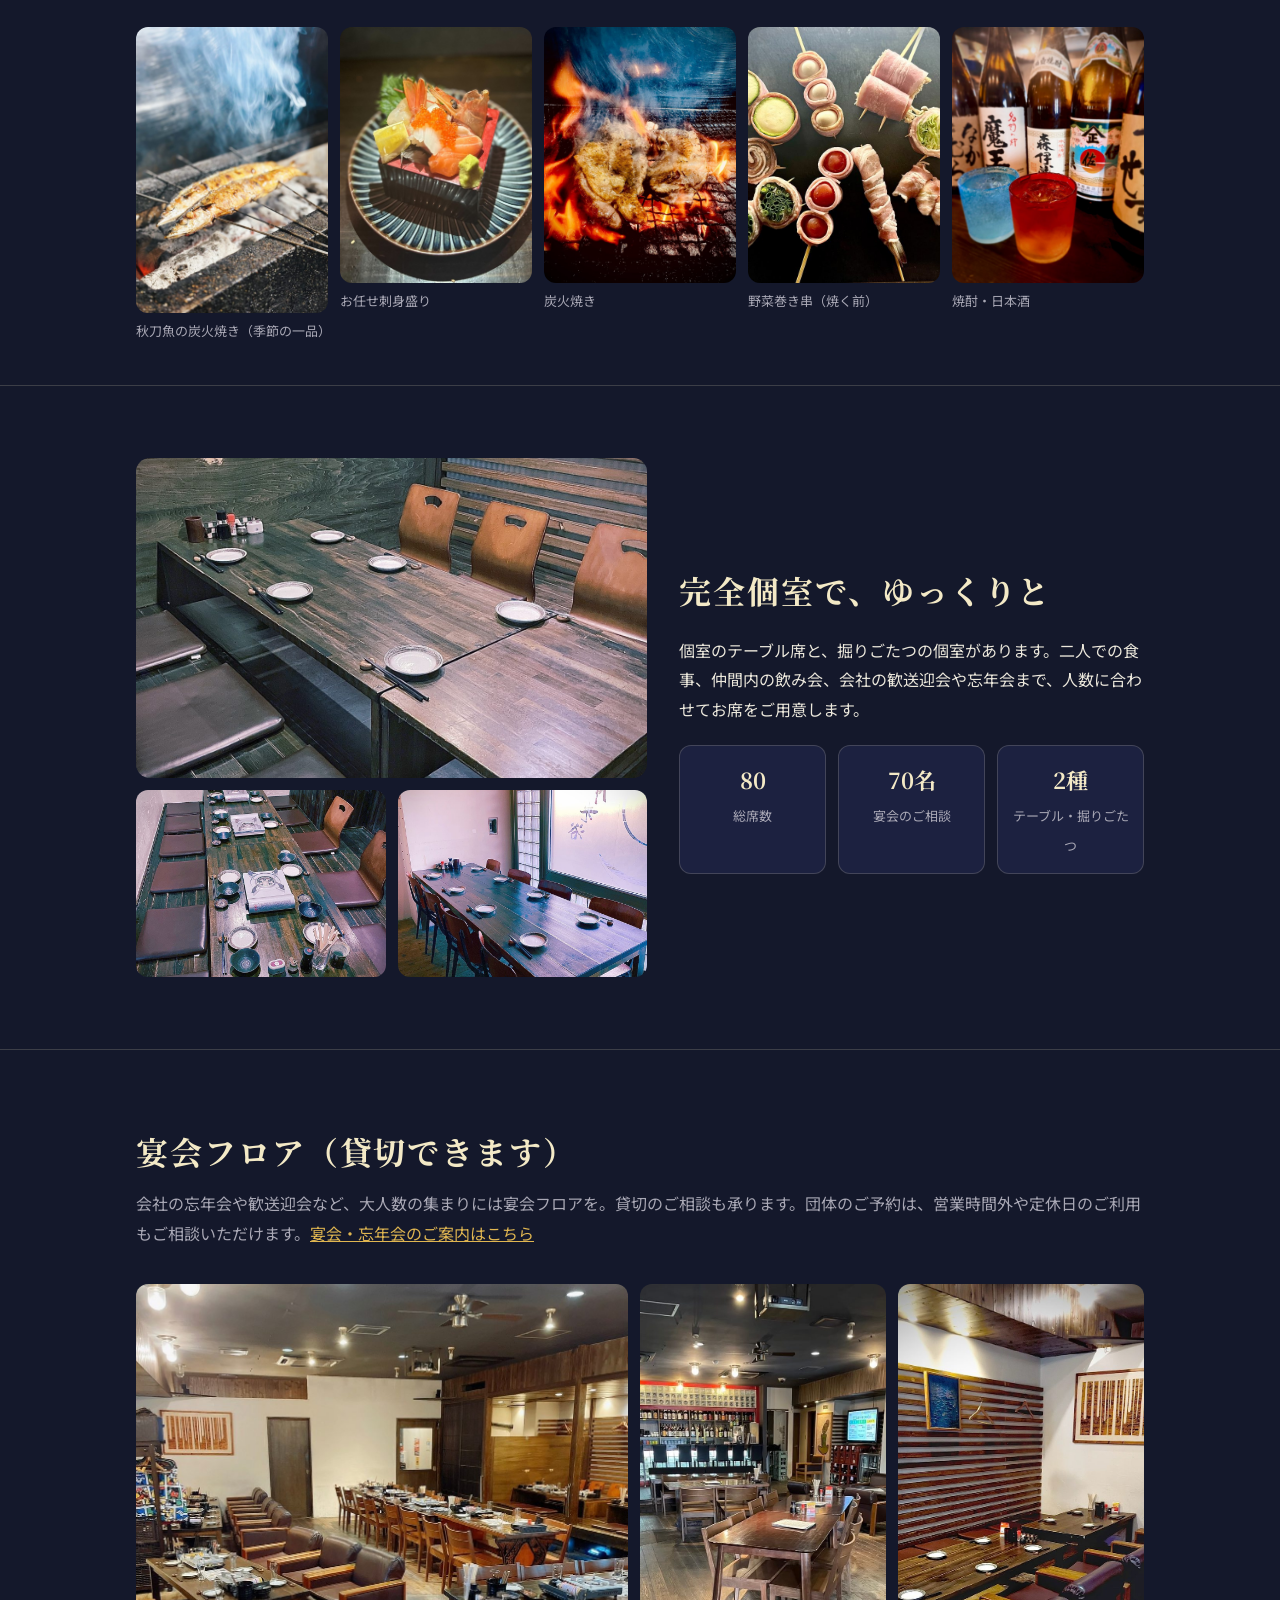
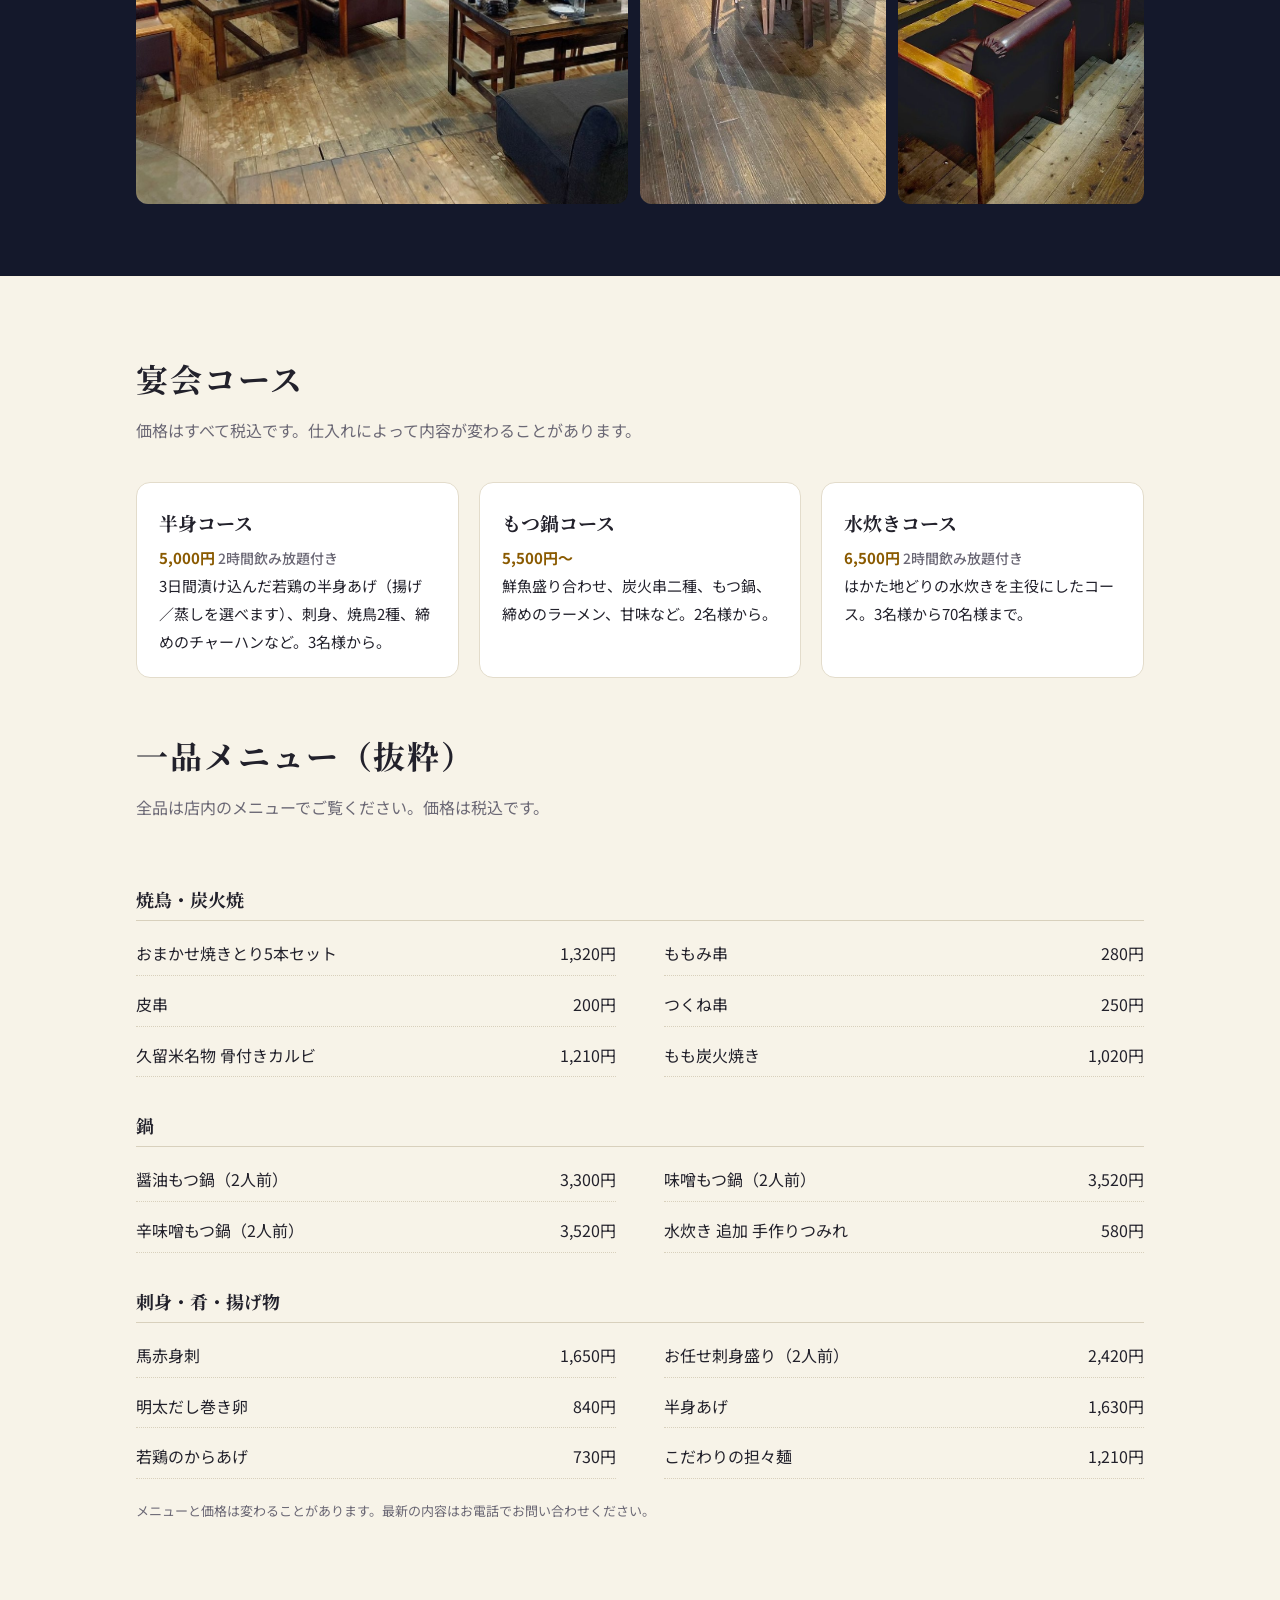
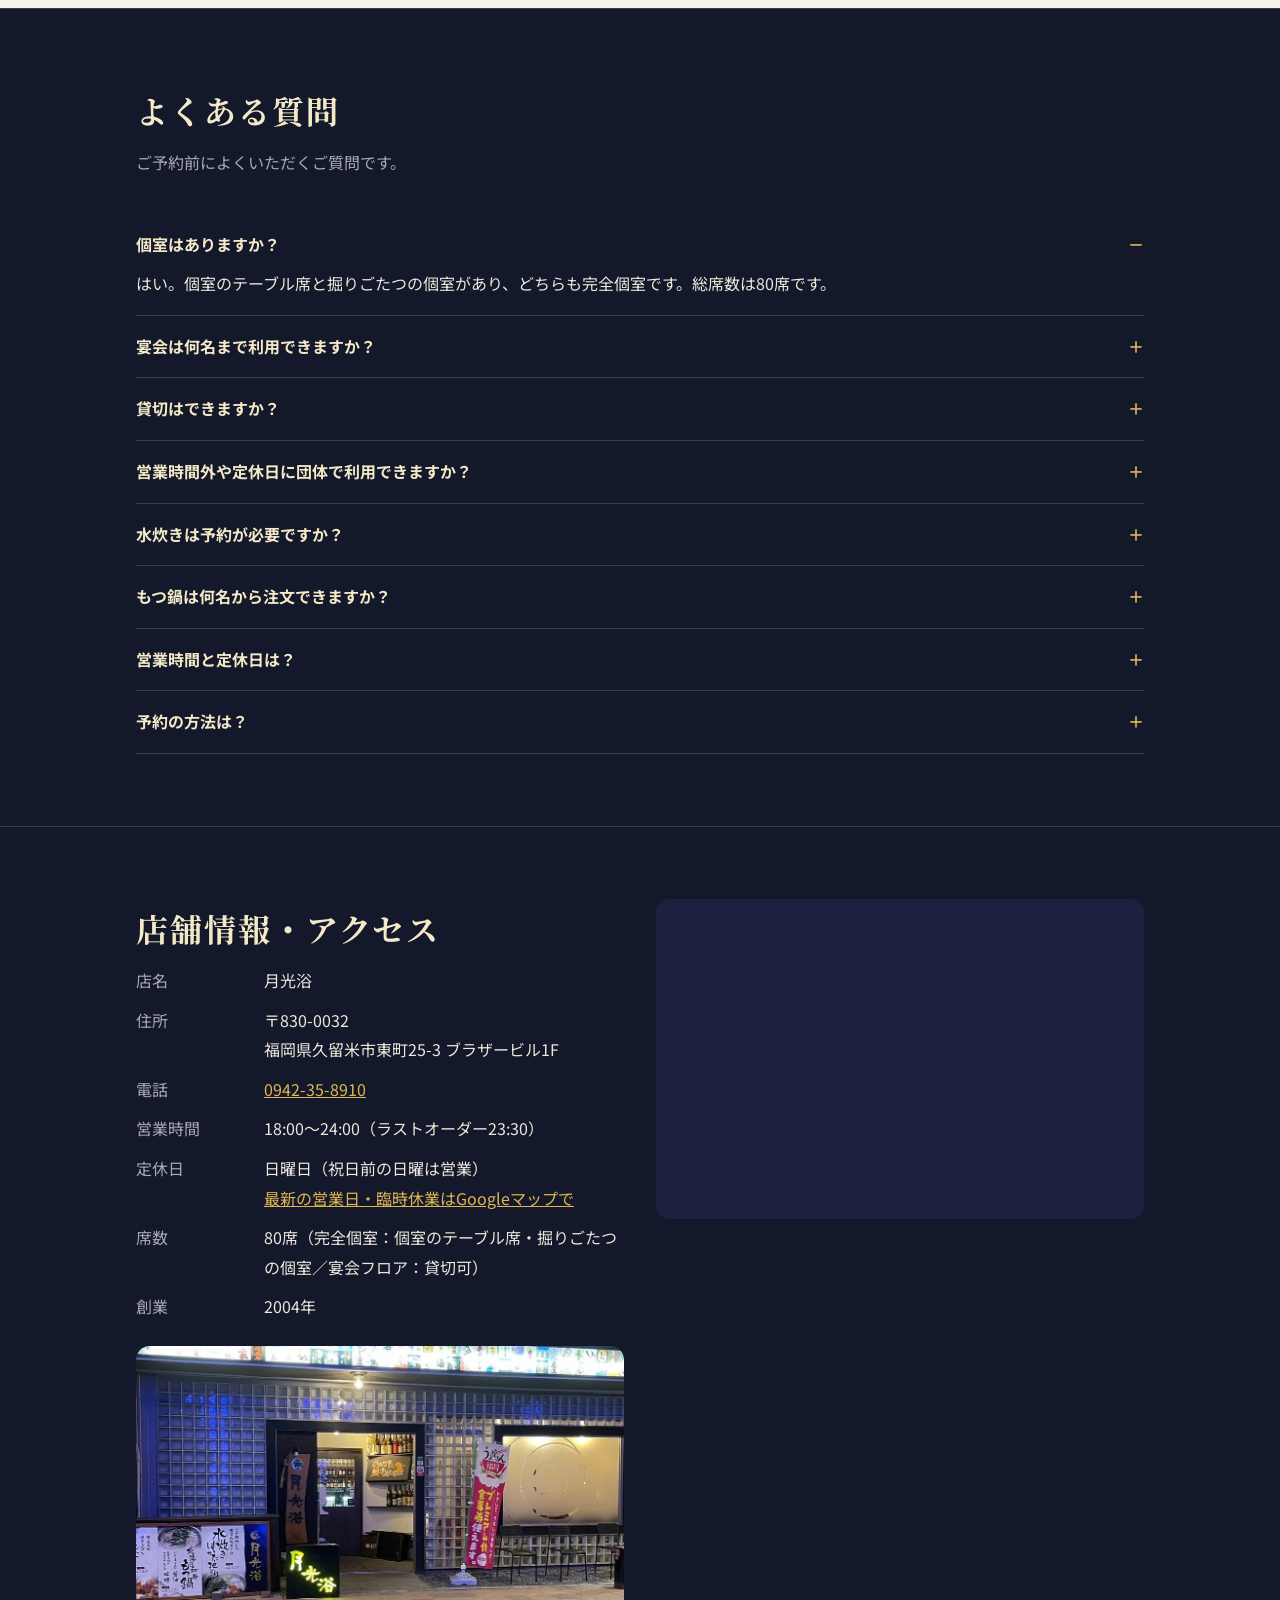
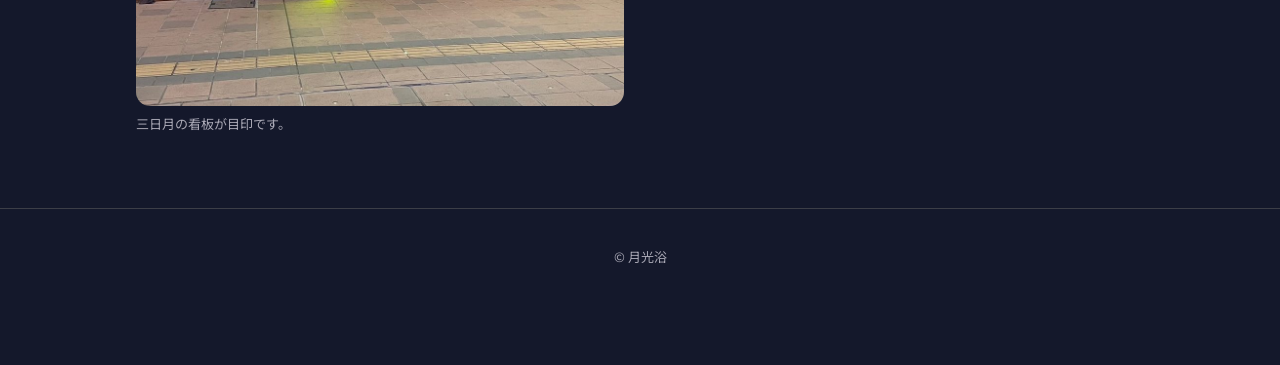
==== commit 6325808b: "宴会・忘年会のページ、メニューの構造化データ、サイトマップを追加 料理写真を画像要素にして画像検索に載るようにし、画像の大きさを指定。CSSを style.css に分けて2ページで共有。  Co-A" ====
--- a/index.html
+++ b/index.html
@@ -20,11 +20,19 @@
 {
   "@context": "https://schema.org",
   "@type": "Restaurant",
+  "@id": "https://imprint283-boop.github.io/gekkoyoku/#restaurant",
   "name": "月光浴",
   "alternateName": "月光浴",
   "url": "https://imprint283-boop.github.io/gekkoyoku/",
   "description": "久留米・東町の個室のある居酒屋。はかた地どりの炭火焼き鳥、北海道直送の国産牛もつ鍋、はかた地どりの水炊き。完全個室、総席数80席。2004年創業。",
-  "image": ["https://imprint283-boop.github.io/gekkoyoku/images/og.jpg", "https://imprint283-boop.github.io/gekkoyoku/images/yakitori.jpg", "https://imprint283-boop.github.io/gekkoyoku/images/motsunabe.jpg", "https://imprint283-boop.github.io/gekkoyoku/images/mizutaki.jpg", "https://imprint283-boop.github.io/gekkoyoku/images/koshitsu.jpg", "https://imprint283-boop.github.io/gekkoyoku/images/gaikan.jpg"],
+  "image": [
+    "https://imprint283-boop.github.io/gekkoyoku/images/og.jpg",
+    "https://imprint283-boop.github.io/gekkoyoku/images/yakitori.jpg",
+    "https://imprint283-boop.github.io/gekkoyoku/images/motsunabe.jpg",
+    "https://imprint283-boop.github.io/gekkoyoku/images/mizutaki.jpg",
+    "https://imprint283-boop.github.io/gekkoyoku/images/koshitsu.jpg",
+    "https://imprint283-boop.github.io/gekkoyoku/images/gaikan.jpg"
+  ],
   "logo": "https://imprint283-boop.github.io/gekkoyoku/images/logo.jpg",
   "foundingDate": "2004-11",
   "telephone": "+81-942-35-8910",
@@ -36,22 +44,252 @@
     "postalCode": "830-0032",
     "addressCountry": "JP"
   },
-  "geo": { "@type": "GeoCoordinates", "latitude": 33.3133041, "longitude": 130.5167326 },
+  "geo": {
+    "@type": "GeoCoordinates",
+    "latitude": 33.3133041,
+    "longitude": 130.5167326
+  },
   "hasMap": "https://www.google.com/maps/search/?api=1&query=%E6%9C%88%E5%85%89%E6%B5%B4%20%E4%B9%85%E7%95%99%E7%B1%B3%E5%B8%82%E6%9D%B1%E7%94%BA25-3",
-  "openingHoursSpecification": [{
-    "@type": "OpeningHoursSpecification",
-    "dayOfWeek": ["Monday", "Tuesday", "Wednesday", "Thursday", "Friday", "Saturday"],
-    "opens": "18:00",
-    "closes": "24:00"
-  }],
-  "servesCuisine": ["居酒屋", "焼き鳥", "もつ鍋", "水炊き"],
+  "openingHoursSpecification": [
+    {
+      "@type": "OpeningHoursSpecification",
+      "dayOfWeek": [
+        "Monday",
+        "Tuesday",
+        "Wednesday",
+        "Thursday",
+        "Friday",
+        "Saturday"
+      ],
+      "opens": "18:00",
+      "closes": "24:00"
+    }
+  ],
+  "servesCuisine": [
+    "居酒屋",
+    "焼き鳥",
+    "もつ鍋",
+    "水炊き"
+  ],
   "acceptsReservations": true,
+  "maximumAttendeeCapacity": 80,
+  "hasMenu": {
+    "@type": "Menu",
+    "name": "月光浴のメニュー（抜粋・税込）",
+    "hasMenuSection": [
+      {
+        "@type": "MenuSection",
+        "name": "宴会コース",
+        "hasMenuItem": [
+          {
+            "@type": "MenuItem",
+            "name": "半身コース（2時間飲み放題付き）",
+            "offers": {
+              "@type": "Offer",
+              "price": "5000",
+              "priceCurrency": "JPY"
+            },
+            "description": "若鶏の半身あげ、刺身、焼鳥2種、締めのチャーハンなど。3名様から。"
+          },
+          {
+            "@type": "MenuItem",
+            "name": "もつ鍋コース",
+            "offers": {
+              "@type": "Offer",
+              "price": "5500",
+              "priceCurrency": "JPY"
+            },
+            "description": "鮮魚盛り合わせ、炭火串二種、もつ鍋、締めのラーメン、甘味など。2名様から。5,500円〜。"
+          },
+          {
+            "@type": "MenuItem",
+            "name": "水炊きコース（2時間飲み放題付き）",
+            "offers": {
+              "@type": "Offer",
+              "price": "6500",
+              "priceCurrency": "JPY"
+            },
+            "description": "はかた地どりの水炊きのコース。3名様から70名様まで。"
+          }
+        ]
+      },
+      {
+        "@type": "MenuSection",
+        "name": "焼鳥・炭火焼",
+        "hasMenuItem": [
+          {
+            "@type": "MenuItem",
+            "name": "おまかせ焼きとり5本セット",
+            "offers": {
+              "@type": "Offer",
+              "price": "1320",
+              "priceCurrency": "JPY"
+            }
+          },
+          {
+            "@type": "MenuItem",
+            "name": "ももみ串",
+            "offers": {
+              "@type": "Offer",
+              "price": "280",
+              "priceCurrency": "JPY"
+            }
+          },
+          {
+            "@type": "MenuItem",
+            "name": "皮串",
+            "offers": {
+              "@type": "Offer",
+              "price": "200",
+              "priceCurrency": "JPY"
+            }
+          },
+          {
+            "@type": "MenuItem",
+            "name": "つくね串",
+            "offers": {
+              "@type": "Offer",
+              "price": "250",
+              "priceCurrency": "JPY"
+            }
+          },
+          {
+            "@type": "MenuItem",
+            "name": "久留米名物 骨付きカルビ",
+            "offers": {
+              "@type": "Offer",
+              "price": "1210",
+              "priceCurrency": "JPY"
+            }
+          },
+          {
+            "@type": "MenuItem",
+            "name": "もも炭火焼き",
+            "offers": {
+              "@type": "Offer",
+              "price": "1020",
+              "priceCurrency": "JPY"
+            }
+          }
+        ]
+      },
+      {
+        "@type": "MenuSection",
+        "name": "鍋",
+        "hasMenuItem": [
+          {
+            "@type": "MenuItem",
+            "name": "醤油もつ鍋（2人前）",
+            "offers": {
+              "@type": "Offer",
+              "price": "3300",
+              "priceCurrency": "JPY"
+            }
+          },
+          {
+            "@type": "MenuItem",
+            "name": "味噌もつ鍋（2人前）",
+            "offers": {
+              "@type": "Offer",
+              "price": "3520",
+              "priceCurrency": "JPY"
+            }
+          },
+          {
+            "@type": "MenuItem",
+            "name": "辛味噌もつ鍋（2人前）",
+            "offers": {
+              "@type": "Offer",
+              "price": "3520",
+              "priceCurrency": "JPY"
+            }
+          }
+        ]
+      },
+      {
+        "@type": "MenuSection",
+        "name": "刺身・肴・揚げ物",
+        "hasMenuItem": [
+          {
+            "@type": "MenuItem",
+            "name": "馬赤身刺",
+            "offers": {
+              "@type": "Offer",
+              "price": "1650",
+              "priceCurrency": "JPY"
+            }
+          },
+          {
+            "@type": "MenuItem",
+            "name": "お任せ刺身盛り（2人前）",
+            "offers": {
+              "@type": "Offer",
+              "price": "2420",
+              "priceCurrency": "JPY"
+            }
+          },
+          {
+            "@type": "MenuItem",
+            "name": "明太だし巻き卵",
+            "offers": {
+              "@type": "Offer",
+              "price": "840",
+              "priceCurrency": "JPY"
+            }
+          },
+          {
+            "@type": "MenuItem",
+            "name": "半身あげ",
+            "offers": {
+              "@type": "Offer",
+              "price": "1630",
+              "priceCurrency": "JPY"
+            }
+          },
+          {
+            "@type": "MenuItem",
+            "name": "若鶏のからあげ",
+            "offers": {
+              "@type": "Offer",
+              "price": "730",
+              "priceCurrency": "JPY"
+            }
+          },
+          {
+            "@type": "MenuItem",
+            "name": "こだわりの担々麺",
+            "offers": {
+              "@type": "Offer",
+              "price": "1210",
+              "priceCurrency": "JPY"
+            }
+          }
+        ]
+      }
+    ]
+  },
   "currenciesAccepted": "JPY",
   "amenityFeature": [
-    { "@type": "LocationFeatureSpecification", "name": "完全個室", "value": true },
-    { "@type": "LocationFeatureSpecification", "name": "掘りごたつの個室", "value": true },
-    { "@type": "LocationFeatureSpecification", "name": "宴会フロア（貸切可）", "value": true },
-    { "@type": "LocationFeatureSpecification", "name": "総席数80席", "value": true }
+    {
+      "@type": "LocationFeatureSpecification",
+      "name": "完全個室",
+      "value": true
+    },
+    {
+      "@type": "LocationFeatureSpecification",
+      "name": "掘りごたつの個室",
+      "value": true
+    },
+    {
+      "@type": "LocationFeatureSpecification",
+      "name": "宴会フロア（貸切可）",
+      "value": true
+    },
+    {
+      "@type": "LocationFeatureSpecification",
+      "name": "総席数80席",
+      "value": true
+    }
   ],
   "sameAs": [
     "https://tabelog.com/fukuoka/A4008/A400801/40008478/",
@@ -84,164 +322,8 @@
 }
 </script>
 
-<style>
-  :root {
-    --night: #14182b;
-    --night-2: #1c2140;
-    --moon: #f3e9c6;
-    --moon-dim: #c9bf9d;
-    --text: #ece8dc;
-    --muted: #a9a8b5;
-    --line: rgba(243, 233, 198, 0.18);
-    --accent: #e0b651;
-    --paper: #f7f3e8;
-    --ink: #22212b;
-  }
-  * { box-sizing: border-box; }
-  html { scroll-behavior: smooth; }
-  body {
-    margin: 0;
-    background: var(--night);
-    color: var(--text);
-    font-family: "Noto Sans JP", system-ui, sans-serif;
-    font-size: 16px;
-    line-height: 1.85;
-    -webkit-text-size-adjust: 100%;
-  }
-  img { max-width: 100%; display: block; }
-  a { color: var(--accent); }
-  .wrap { max-width: 1040px; margin: 0 auto; padding: 0 16px; }
-
-  /* header */
-  .bar {
-    position: sticky; top: 0; z-index: 10;
-    background: rgba(20, 24, 43, 0.92);
-    backdrop-filter: blur(6px);
-    border-bottom: 1px solid var(--line);
-  }
-  .bar .wrap { display: flex; align-items: center; justify-content: space-between; height: 56px; gap: 12px; }
-  .logo img { width: 36px; height: 36px; border-radius: 50%; }
-  .logo { display: flex; align-items: center; gap: 10px; font-family: "Noto Serif JP", serif; font-size: 20px; color: var(--moon); text-decoration: none; letter-spacing: .08em; white-space: nowrap; }
-  .bar nav { display: flex; gap: 18px; font-size: 14px; }
-  .bar nav a { color: var(--muted); text-decoration: none; }
-  .bar nav a:hover { color: var(--moon); }
-  .tel-btn {
-    background: var(--accent); color: var(--night); font-weight: 700;
-    padding: 8px 14px; border-radius: 999px; text-decoration: none; font-size: 14px; white-space: nowrap;
-  }
-  @media (max-width: 720px) { .bar nav { display: none; } }
-
-  /* hero */
-  .hero {
-    position: relative; overflow: hidden;
-    padding: 96px 0 88px;
-    background:
-      linear-gradient(90deg, rgba(20,24,43,.94) 0%, rgba(20,24,43,.78) 55%, rgba(20,24,43,.35) 100%),
-      url(images/hero.jpg) center 40% / cover no-repeat, var(--night);
-  }
-  .hero .eyebrow { color: var(--moon-dim); font-size: 14px; letter-spacing: .2em; margin: 0 0 12px; }
-  .hero h1 {
-    font-family: "Noto Serif JP", serif; font-weight: 700; color: var(--moon);
-    font-size: clamp(34px, 7vw, 60px); line-height: 1.3; margin: 0 0 18px; letter-spacing: .06em;
-  }
-  .hero h1 small { display: block; font-size: .42em; color: var(--text); letter-spacing: .12em; margin-top: 6px; }
-  .hero .lead { max-width: 36em; color: var(--text); margin: 0 0 28px; }
-  .chips { display: flex; flex-wrap: wrap; gap: 8px; margin: 0 0 32px; padding: 0; list-style: none; }
-  .chips li { border: 1px solid var(--line); border-radius: 999px; padding: 4px 14px; font-size: 14px; color: var(--moon); }
-  .cta { display: flex; flex-wrap: wrap; gap: 12px; }
-  .btn {
-    display: inline-flex; align-items: center; justify-content: center; gap: 8px;
-    padding: 14px 24px; border-radius: 10px; text-decoration: none; font-weight: 700; min-height: 48px;
-  }
-  .btn.primary { background: var(--accent); color: var(--night); }
-  .btn.ghost { border: 1px solid var(--moon-dim); color: var(--moon); }
-
-  /* sections */
-  section { padding: 72px 0; border-top: 1px solid var(--line); }
-  h2 {
-    font-family: "Noto Serif JP", serif; color: var(--moon); font-size: clamp(24px, 4.5vw, 32px);
-    margin: 0 0 8px; letter-spacing: .06em;
-  }
-  .sub { color: var(--muted); margin: 0 0 36px; }
-
-  .dishes { display: grid; grid-template-columns: repeat(3, 1fr); gap: 24px; }
-  @media (max-width: 860px) { .dishes { grid-template-columns: 1fr; } }
-  .dish { background: var(--night-2); border: 1px solid var(--line); border-radius: 14px; overflow: hidden; }
-  .photo {
-    aspect-ratio: 4 / 3; background: #262b4d center / cover no-repeat;
-    display: flex; align-items: flex-end;
-  }
-  .photo span { font-size: 12px; color: var(--muted); padding: 8px 12px; }
-  .dish .body { padding: 20px 22px 24px; }
-  .dish h3 { font-family: "Noto Serif JP", serif; color: var(--moon); font-size: 21px; margin: 0 0 8px; }
-  .dish p { margin: 0 0 10px; }
-  .dish .note { font-size: 14px; color: var(--muted); margin: 0; }
-
-  .gallery { display: grid; grid-template-columns: repeat(5, 1fr); gap: 12px; }
-  @media (max-width: 860px) { .gallery { grid-template-columns: repeat(2, 1fr); } .gallery figure:first-child { grid-column: 1 / -1; } }
-  .gallery figure { margin: 0; }
-  .gallery img { width: 100%; aspect-ratio: 3 / 4; object-fit: cover; border-radius: 12px; }
-  .gallery figure:first-child img { aspect-ratio: auto; height: 100%; max-height: 420px; }
-  .gallery figcaption { font-size: 13px; color: var(--muted); margin-top: 6px; }
-  .floor { display: grid; grid-template-columns: 2fr 1fr 1fr; gap: 12px; }
-  @media (max-width: 860px) { .floor { grid-template-columns: 1fr 1fr; } .floor img:first-child { grid-column: 1 / -1; } }
-  .floor img { width: 100%; height: 100%; aspect-ratio: 3 / 4; object-fit: cover; border-radius: 12px; }
-  .floor img:first-child { aspect-ratio: auto; max-height: 520px; }
-  .room-sub { display: grid; grid-template-columns: minmax(0,1fr) minmax(0,1fr); gap: 12px; margin-top: 12px; }
-  .room-sub img { width: 100%; aspect-ratio: 4 / 3; object-fit: cover; border-radius: 12px; }
-  .front { margin: 24px 0 0; }
-  .front img { width: 100%; max-height: 360px; object-fit: cover; border-radius: 14px; }
-  .front figcaption { font-size: 13px; color: var(--muted); margin-top: 6px; }
-  .room { display: grid; grid-template-columns: minmax(0,1.1fr) minmax(0,1fr); gap: 32px; align-items: center; }
-  @media (max-width: 860px) { .room { grid-template-columns: minmax(0,1fr); } }
-  .room .photo { border-radius: 14px; aspect-ratio: 16 / 10; }
-  .facts { list-style: none; margin: 20px 0 0; padding: 0; display: grid; grid-template-columns: repeat(3, minmax(0,1fr)); gap: 12px; }
-  .facts li { background: var(--night-2); border: 1px solid var(--line); border-radius: 12px; padding: 14px; text-align: center; }
-  .facts b { display: block; font-family: "Noto Serif JP", serif; color: var(--moon); font-size: 22px; }
-  .facts small { color: var(--muted); font-size: 13px; }
-
-  /* menu & course on paper */
-  .paper { background: var(--paper); color: var(--ink); }
-  .paper h2 { color: var(--ink); }
-  .paper .sub { color: #6b6875; }
-  .courses { display: grid; grid-template-columns: repeat(3, 1fr); gap: 20px; margin-bottom: 48px; }
-  @media (max-width: 860px) { .courses { grid-template-columns: 1fr; } }
-  .course { background: #fff; border: 1px solid #e3dccb; border-radius: 14px; padding: 22px; }
-  .course h3 { margin: 0 0 4px; font-family: "Noto Serif JP", serif; font-size: 19px; }
-  .price { font-size: 26px; font-weight: 700; color: #8a5a00; margin: 0 0 6px; }
-  .price small { font-size: 14px; color: #6b6875; font-weight: 500; }
-  .course p { margin: 0; font-size: 15px; }
-  .menu { display: grid; grid-template-columns: repeat(2, 1fr); gap: 8px 48px; }
-  @media (max-width: 720px) { .menu { grid-template-columns: 1fr; } }
-  .menu h3 { grid-column: 1 / -1; margin: 24px 0 4px; font-family: "Noto Serif JP", serif; font-size: 18px; border-bottom: 1px solid #d8d0bc; padding-bottom: 4px; }
-  .item { display: flex; justify-content: space-between; gap: 12px; border-bottom: 1px dotted #d8d0bc; padding: 6px 0; }
-  .item span:last-child { white-space: nowrap; }
-  .fine { font-size: 13px; color: #6b6875; margin-top: 20px; }
-
-  /* faq */
-  details { border-bottom: 1px solid var(--line); padding: 16px 0; }
-  summary { cursor: pointer; font-weight: 700; color: var(--moon); list-style: none; display: flex; justify-content: space-between; gap: 12px; }
-  summary::-webkit-details-marker { display: none; }
-  summary::after { content: "＋"; color: var(--accent); }
-  details[open] summary::after { content: "－"; }
-  details p { margin: 10px 0 0; }
-
-  /* access */
-  .info { display: grid; grid-template-columns: 1fr 1fr; gap: 32px; }
-  @media (max-width: 860px) { .info { grid-template-columns: 1fr; } }
-  dl { margin: 0; display: grid; grid-template-columns: 7em 1fr; gap: 10px 16px; }
-  dt { color: var(--muted); }
-  dd { margin: 0; }
-  .map { border: 0; width: 100%; height: 320px; border-radius: 14px; background: var(--night-2); }
-
-  footer { padding: 36px 0 96px; color: var(--muted); font-size: 13px; border-top: 1px solid var(--line); text-align: center; }
-
-  .float-tel {
-    position: fixed; left: 16px; right: 16px; bottom: 16px; z-index: 20;
-    display: none; text-align: center;
-  }
-  @media (max-width: 720px) { .float-tel { display: block; } .float-tel .btn { width: 100%; box-shadow: 0 6px 20px rgba(0,0,0,.35); } }
-</style>
+<link rel="preload" as="image" href="images/hero.jpg">
+<link rel="stylesheet" href="style.css">
 </head>
 <body>
 
@@ -255,6 +337,7 @@
       <a href="#enkai">宴会フロア</a>
       <a href="#menu">コース・メニュー</a>
       <a href="#faq">よくある質問</a>
+      <a href="enkai/">宴会・忘年会</a>
       <a href="#access">アクセス</a>
     </nav>
     <a class="tel-btn" href="tel:0942358910">電話で予約</a>
@@ -283,7 +366,7 @@
       <p class="sub">炭火の焼き鳥と、二つの鍋。市場直送の鮮魚や一品料理もそろえています。</p>
       <div class="dishes">
         <article class="dish">
-          <div class="photo" style="background-image:url(images/yakitori.jpg)" role="img" aria-label="炭火で焼いている焼き鳥"></div>
+          <img class="photo" src="https://imprint283-boop.github.io/gekkoyoku/images/yakitori.jpg" alt="炭火で焼いている焼き鳥" width="1000" height="750" loading="lazy">
           <div class="body">
             <h3>はかた地どりの焼き鳥</h3>
             <p>炭火で一本ずつ焼き上げます。迷ったら、おまかせ焼きとり5本セット（税込1,320円）から。</p>
@@ -291,7 +374,7 @@
           </div>
         </article>
         <article class="dish">
-          <div class="photo" style="background-image:url(images/motsunabe.jpg)" role="img" aria-label="湯気の立つもつ鍋"></div>
+          <img class="photo" src="https://imprint283-boop.github.io/gekkoyoku/images/motsunabe.jpg" alt="湯気の立つもつ鍋" width="1000" height="750" loading="lazy">
           <div class="body">
             <h3>北海道直送 国産牛もつ鍋</h3>
             <p>基本はあごだしの醤油。その醤油を特製の味噌で仕上げた味噌、さらに辛みと旨味を加えた辛味噌の3種類。締めはラーメン、雑炊もできます。</p>
@@ -299,7 +382,7 @@
           </div>
         </article>
         <article class="dish">
-          <div class="photo" style="background-image:url(images/mizutaki.jpg)" role="img" aria-label="はかた地どりの水炊き"></div>
+          <img class="photo" src="https://imprint283-boop.github.io/gekkoyoku/images/mizutaki.jpg" alt="はかた地どりの水炊き" width="1000" height="750" loading="lazy">
           <div class="body">
             <h3>はかた地どりの水炊き</h3>
             <p>はかた地どりのガラを2日間炊いたスープに、ぶつ切りの肉と手作りのつみれ。締めは担々麺、雑炊もできます。</p>
@@ -315,11 +398,11 @@
       <h2>炭火と鮮魚と、一品料理</h2>
       <p class="sub">炭火焼きや市場直送の鮮魚、季節の一品も。焼酎・日本酒もそろえています。</p>
       <div class="gallery">
-        <figure><img src="https://imprint283-boop.github.io/gekkoyoku/images/sanma.jpg" alt="炭火で焼く秋刀魚" loading="lazy"><figcaption>秋刀魚の炭火焼き（季節の一品）</figcaption></figure>
-        <figure><img src="https://imprint283-boop.github.io/gekkoyoku/images/sashimi.jpg" alt="お任せ刺身盛り" loading="lazy"><figcaption>お任せ刺身盛り</figcaption></figure>
-        <figure><img src="https://imprint283-boop.github.io/gekkoyoku/images/momo.jpg" alt="炭火で焼く鶏肉" loading="lazy"><figcaption>炭火焼き</figcaption></figure>
-        <figure><img src="https://imprint283-boop.github.io/gekkoyoku/images/makigushi.jpg" alt="焼く前の野菜巻き串" loading="lazy"><figcaption>野菜巻き串（焼く前）</figcaption></figure>
-        <figure><img src="https://imprint283-boop.github.io/gekkoyoku/images/shochu.jpg" alt="焼酎のボトルとグラス" loading="lazy"><figcaption>焼酎・日本酒</figcaption></figure>
+        <figure><img src="https://imprint283-boop.github.io/gekkoyoku/images/sanma.jpg" width="900" height="1200" alt="炭火で焼く秋刀魚" loading="lazy"><figcaption>秋刀魚の炭火焼き（季節の一品）</figcaption></figure>
+        <figure><img src="https://imprint283-boop.github.io/gekkoyoku/images/sashimi.jpg" width="900" height="1085" alt="お任せ刺身盛り" loading="lazy"><figcaption>お任せ刺身盛り</figcaption></figure>
+        <figure><img src="https://imprint283-boop.github.io/gekkoyoku/images/momo.jpg" width="900" height="1200" alt="炭火で焼く鶏肉" loading="lazy"><figcaption>炭火焼き</figcaption></figure>
+        <figure><img src="https://imprint283-boop.github.io/gekkoyoku/images/makigushi.jpg" width="900" height="666" alt="焼く前の野菜巻き串" loading="lazy"><figcaption>野菜巻き串（焼く前）</figcaption></figure>
+        <figure><img src="https://imprint283-boop.github.io/gekkoyoku/images/shochu.jpg" width="900" height="1200" alt="焼酎のボトルとグラス" loading="lazy"><figcaption>焼酎・日本酒</figcaption></figure>
       </div>
     </div>
   </section>
@@ -327,10 +410,10 @@
   <section id="koshitsu">
     <div class="wrap room">
       <div>
-        <div class="photo" style="background-image:url(images/koshitsu.jpg)" role="img" aria-label="掘りごたつの個室"></div>
+        <img class="photo" src="https://imprint283-boop.github.io/gekkoyoku/images/koshitsu.jpg" alt="掘りごたつの個室" width="1200" height="1600" loading="lazy">
         <div class="room-sub">
-          <img src="https://imprint283-boop.github.io/gekkoyoku/images/horigotatsu.jpg" alt="鍋の準備ができた掘りごたつの個室" loading="lazy">
-          <img src="https://imprint283-boop.github.io/gekkoyoku/images/table-room.jpg" alt="窓のある個室のテーブル席" loading="lazy">
+          <img src="https://imprint283-boop.github.io/gekkoyoku/images/horigotatsu.jpg" width="900" height="1200" alt="鍋の準備ができた掘りごたつの個室" loading="lazy">
+          <img src="https://imprint283-boop.github.io/gekkoyoku/images/table-room.jpg" width="900" height="1200" alt="窓のある個室のテーブル席" loading="lazy">
         </div>
       </div>
       <div>
@@ -348,11 +431,11 @@
   <section id="enkai">
     <div class="wrap">
       <h2>宴会フロア（貸切できます）</h2>
-      <p class="sub">会社の忘年会や歓送迎会など、大人数の集まりには宴会フロアを。貸切のご相談も承ります。団体のご予約は、営業時間外や定休日のご利用もご相談いただけます。</p>
+      <p class="sub">会社の忘年会や歓送迎会など、大人数の集まりには宴会フロアを。貸切のご相談も承ります。団体のご予約は、営業時間外や定休日のご利用もご相談いただけます。<a href="enkai/">宴会・忘年会のご案内はこちら</a></p>
       <div class="floor">
-        <img src="https://imprint283-boop.github.io/gekkoyoku/images/floor.jpg" alt="長テーブルが並ぶ宴会フロア" loading="lazy">
-        <img src="https://imprint283-boop.github.io/gekkoyoku/images/counter.jpg" alt="カウンターとテーブル席のあるフロア" loading="lazy">
-        <img src="https://imprint283-boop.github.io/gekkoyoku/images/sofa.jpg" alt="ソファ席" loading="lazy">
+        <img src="https://imprint283-boop.github.io/gekkoyoku/images/floor.jpg" width="1000" height="1333" alt="長テーブルが並ぶ宴会フロア" loading="lazy">
+        <img src="https://imprint283-boop.github.io/gekkoyoku/images/counter.jpg" width="1000" height="1333" alt="カウンターとテーブル席のあるフロア" loading="lazy">
+        <img src="https://imprint283-boop.github.io/gekkoyoku/images/sofa.jpg" width="1000" height="1333" alt="ソファ席" loading="lazy">
       </div>
     </div>
   </section>
@@ -434,7 +517,7 @@
           <dt>席数</dt><dd>80席（完全個室：個室のテーブル席・掘りごたつの個室／宴会フロア：貸切可）</dd>
           <dt>創業</dt><dd>2004年</dd>
         </dl>
-        <figure class="front"><img src="https://imprint283-boop.github.io/gekkoyoku/images/gaikan.jpg" alt="月光浴の店の入口" loading="lazy"><figcaption>三日月の看板が目印です。</figcaption></figure>
+        <figure class="front"><img src="https://imprint283-boop.github.io/gekkoyoku/images/gaikan.jpg" width="1000" height="1333" alt="月光浴の店の入口" loading="lazy"><figcaption>三日月の看板が目印です。</figcaption></figure>
       </div>
       <iframe class="map" title="月光浴の地図" loading="lazy" referrerpolicy="no-referrer-when-downgrade"
         src="https://maps.google.com/maps?q=33.3133041,130.5167326&z=17&output=embed"></iframe>
--- a/style.css
+++ b/style.css
@@ -0,0 +1,158 @@
+  img { max-width: 100%; height: auto; }
+  :root {
+    --night: #14182b;
+    --night-2: #1c2140;
+    --moon: #f3e9c6;
+    --moon-dim: #c9bf9d;
+    --text: #ece8dc;
+    --muted: #a9a8b5;
+    --line: rgba(243, 233, 198, 0.18);
+    --accent: #e0b651;
+    --paper: #f7f3e8;
+    --ink: #22212b;
+  }
+  * { box-sizing: border-box; }
+  html { scroll-behavior: smooth; }
+  body {
+    margin: 0;
+    background: var(--night);
+    color: var(--text);
+    font-family: "Noto Sans JP", system-ui, sans-serif;
+    font-size: 16px;
+    line-height: 1.85;
+    -webkit-text-size-adjust: 100%;
+  }
+  img { max-width: 100%; display: block; }
+  a { color: var(--accent); }
+  .wrap { max-width: 1040px; margin: 0 auto; padding: 0 16px; }
+
+  /* header */
+  .bar {
+    position: sticky; top: 0; z-index: 10;
+    background: rgba(20, 24, 43, 0.92);
+    backdrop-filter: blur(6px);
+    border-bottom: 1px solid var(--line);
+  }
+  .bar .wrap { display: flex; align-items: center; justify-content: space-between; height: 56px; gap: 12px; }
+  .logo img { width: 36px; height: 36px; border-radius: 50%; }
+  .logo { display: flex; align-items: center; gap: 10px; font-family: "Noto Serif JP", serif; font-size: 20px; color: var(--moon); text-decoration: none; letter-spacing: .08em; white-space: nowrap; }
+  .bar nav { display: flex; gap: 18px; font-size: 14px; }
+  .bar nav a { color: var(--muted); text-decoration: none; }
+  .bar nav a:hover { color: var(--moon); }
+  .tel-btn {
+    background: var(--accent); color: var(--night); font-weight: 700;
+    padding: 8px 14px; border-radius: 999px; text-decoration: none; font-size: 14px; white-space: nowrap;
+  }
+  @media (max-width: 720px) { .bar nav { display: none; } }
+
+  /* hero */
+  .hero {
+    position: relative; overflow: hidden;
+    padding: 96px 0 88px;
+    background:
+      linear-gradient(90deg, rgba(20,24,43,.94) 0%, rgba(20,24,43,.78) 55%, rgba(20,24,43,.35) 100%),
+      url(images/hero.jpg) center 40% / cover no-repeat, var(--night);
+  }
+  .hero .eyebrow { color: var(--moon-dim); font-size: 14px; letter-spacing: .2em; margin: 0 0 12px; }
+  .hero h1 {
+    font-family: "Noto Serif JP", serif; font-weight: 700; color: var(--moon);
+    font-size: clamp(34px, 7vw, 60px); line-height: 1.3; margin: 0 0 18px; letter-spacing: .06em;
+  }
+  .hero h1 small { display: block; font-size: .42em; color: var(--text); letter-spacing: .12em; margin-top: 6px; }
+  .hero .lead { max-width: 36em; color: var(--text); margin: 0 0 28px; }
+  .chips { display: flex; flex-wrap: wrap; gap: 8px; margin: 0 0 32px; padding: 0; list-style: none; }
+  .chips li { border: 1px solid var(--line); border-radius: 999px; padding: 4px 14px; font-size: 14px; color: var(--moon); }
+  .cta { display: flex; flex-wrap: wrap; gap: 12px; }
+  .btn {
+    display: inline-flex; align-items: center; justify-content: center; gap: 8px;
+    padding: 14px 24px; border-radius: 10px; text-decoration: none; font-weight: 700; min-height: 48px;
+  }
+  .btn.primary { background: var(--accent); color: var(--night); }
+  .btn.ghost { border: 1px solid var(--moon-dim); color: var(--moon); }
+
+  /* sections */
+  section { padding: 72px 0; border-top: 1px solid var(--line); }
+  h2 {
+    font-family: "Noto Serif JP", serif; color: var(--moon); font-size: clamp(24px, 4.5vw, 32px);
+    margin: 0 0 8px; letter-spacing: .06em;
+  }
+  .sub { color: var(--muted); margin: 0 0 36px; }
+
+  .dishes { display: grid; grid-template-columns: repeat(3, minmax(0,1fr)); gap: 24px; }
+  @media (max-width: 860px) { .dishes { grid-template-columns: 1fr; } }
+  .dish { background: var(--night-2); border: 1px solid var(--line); border-radius: 14px; overflow: hidden; }
+  .photo {
+    aspect-ratio: 4 / 3; background: #262b4d center / cover no-repeat;
+    display: flex; align-items: flex-end;
+  }
+  .photo span { font-size: 12px; color: var(--muted); padding: 8px 12px; }
+  .dish .body { padding: 20px 22px 24px; }
+  .dish h3 { font-family: "Noto Serif JP", serif; color: var(--moon); font-size: 21px; margin: 0 0 8px; }
+  .dish p { margin: 0 0 10px; }
+  .dish .note { font-size: 14px; color: var(--muted); margin: 0; }
+
+  .gallery { display: grid; grid-template-columns: repeat(5, minmax(0,1fr)); gap: 12px; }
+  @media (max-width: 860px) { .gallery { grid-template-columns: repeat(2, minmax(0,1fr)); } .gallery figure:first-child { grid-column: 1 / -1; } }
+  .gallery figure { margin: 0; }
+  .gallery img { width: 100%; aspect-ratio: 3 / 4; object-fit: cover; border-radius: 12px; }
+  .gallery figure:first-child img { aspect-ratio: auto; height: 100%; max-height: 420px; }
+  .gallery figcaption { font-size: 13px; color: var(--muted); margin-top: 6px; }
+  .floor { display: grid; grid-template-columns: minmax(0,2fr) minmax(0,1fr) minmax(0,1fr); gap: 12px; }
+  @media (max-width: 860px) { .floor { grid-template-columns: 1fr 1fr; } .floor img:first-child { grid-column: 1 / -1; } }
+  .floor img { width: 100%; height: 100%; aspect-ratio: 3 / 4; object-fit: cover; border-radius: 12px; }
+  .floor img:first-child { aspect-ratio: auto; max-height: 520px; }
+  .room-sub { display: grid; grid-template-columns: minmax(0,1fr) minmax(0,1fr); gap: 12px; margin-top: 12px; }
+  .room-sub img { width: 100%; aspect-ratio: 4 / 3; object-fit: cover; border-radius: 12px; }
+  .front { margin: 24px 0 0; }
+  .front img { width: 100%; max-height: 360px; object-fit: cover; border-radius: 14px; }
+  .front figcaption { font-size: 13px; color: var(--muted); margin-top: 6px; }
+  .room { display: grid; grid-template-columns: minmax(0,1.1fr) minmax(0,1fr); gap: 32px; align-items: center; }
+  @media (max-width: 860px) { .room { grid-template-columns: minmax(0,1fr); } }
+  .room .photo { border-radius: 14px; aspect-ratio: 16 / 10; }
+  .facts { list-style: none; margin: 20px 0 0; padding: 0; display: grid; grid-template-columns: repeat(3, minmax(0,1fr)); gap: 12px; }
+  .facts li { background: var(--night-2); border: 1px solid var(--line); border-radius: 12px; padding: 14px; text-align: center; }
+  .facts b { display: block; font-family: "Noto Serif JP", serif; color: var(--moon); font-size: 22px; }
+  .facts small { color: var(--muted); font-size: 13px; }
+
+  /* menu & course on paper */
+  .paper { background: var(--paper); color: var(--ink); }
+  .paper h2 { color: var(--ink); }
+  .paper .sub { color: #6b6875; }
+  .courses { display: grid; grid-template-columns: repeat(3, minmax(0,1fr)); gap: 20px; margin-bottom: 48px; }
+  @media (max-width: 860px) { .courses { grid-template-columns: 1fr; } }
+  .course { background: #fff; border: 1px solid #e3dccb; border-radius: 14px; padding: 22px; }
+  .course h3 { margin: 0 0 4px; font-family: "Noto Serif JP", serif; font-size: 19px; }
+  .price { font-size: 26px; font-weight: 700; color: #8a5a00; margin: 0 0 6px; }
+  .price small { font-size: 14px; color: #6b6875; font-weight: 500; }
+  .course p { margin: 0; font-size: 15px; }
+  .menu { display: grid; grid-template-columns: repeat(2, minmax(0,1fr)); gap: 8px 48px; }
+  @media (max-width: 720px) { .menu { grid-template-columns: 1fr; } }
+  .menu h3 { grid-column: 1 / -1; margin: 24px 0 4px; font-family: "Noto Serif JP", serif; font-size: 18px; border-bottom: 1px solid #d8d0bc; padding-bottom: 4px; }
+  .item { display: flex; justify-content: space-between; gap: 12px; border-bottom: 1px dotted #d8d0bc; padding: 6px 0; }
+  .item span:last-child { white-space: nowrap; }
+  .fine { font-size: 13px; color: #6b6875; margin-top: 20px; }
+
+  /* faq */
+  details { border-bottom: 1px solid var(--line); padding: 16px 0; }
+  summary { cursor: pointer; font-weight: 700; color: var(--moon); list-style: none; display: flex; justify-content: space-between; gap: 12px; }
+  summary::-webkit-details-marker { display: none; }
+  summary::after { content: "＋"; color: var(--accent); }
+  details[open] summary::after { content: "－"; }
+  details p { margin: 10px 0 0; }
+
+  /* access */
+  .info { display: grid; grid-template-columns: 1fr 1fr; gap: 32px; }
+  @media (max-width: 860px) { .info { grid-template-columns: 1fr; } }
+  dl { margin: 0; display: grid; grid-template-columns: 7em 1fr; gap: 10px 16px; }
+  dt { color: var(--muted); }
+  dd { margin: 0; }
+  .map { border: 0; width: 100%; height: 320px; border-radius: 14px; background: var(--night-2); }
+
+  footer { padding: 36px 0 96px; color: var(--muted); font-size: 13px; border-top: 1px solid var(--line); text-align: center; }
+
+  .float-tel {
+    position: fixed; left: 16px; right: 16px; bottom: 16px; z-index: 20;
+    display: none; text-align: center;
+  }
+  @media (max-width: 720px) { .float-tel { display: block; } .float-tel .btn { width: 100%; box-shadow: 0 6px 20px rgba(0,0,0,.35); } }
+  img.photo { width: 100%; height: auto; object-fit: cover; display: block; }
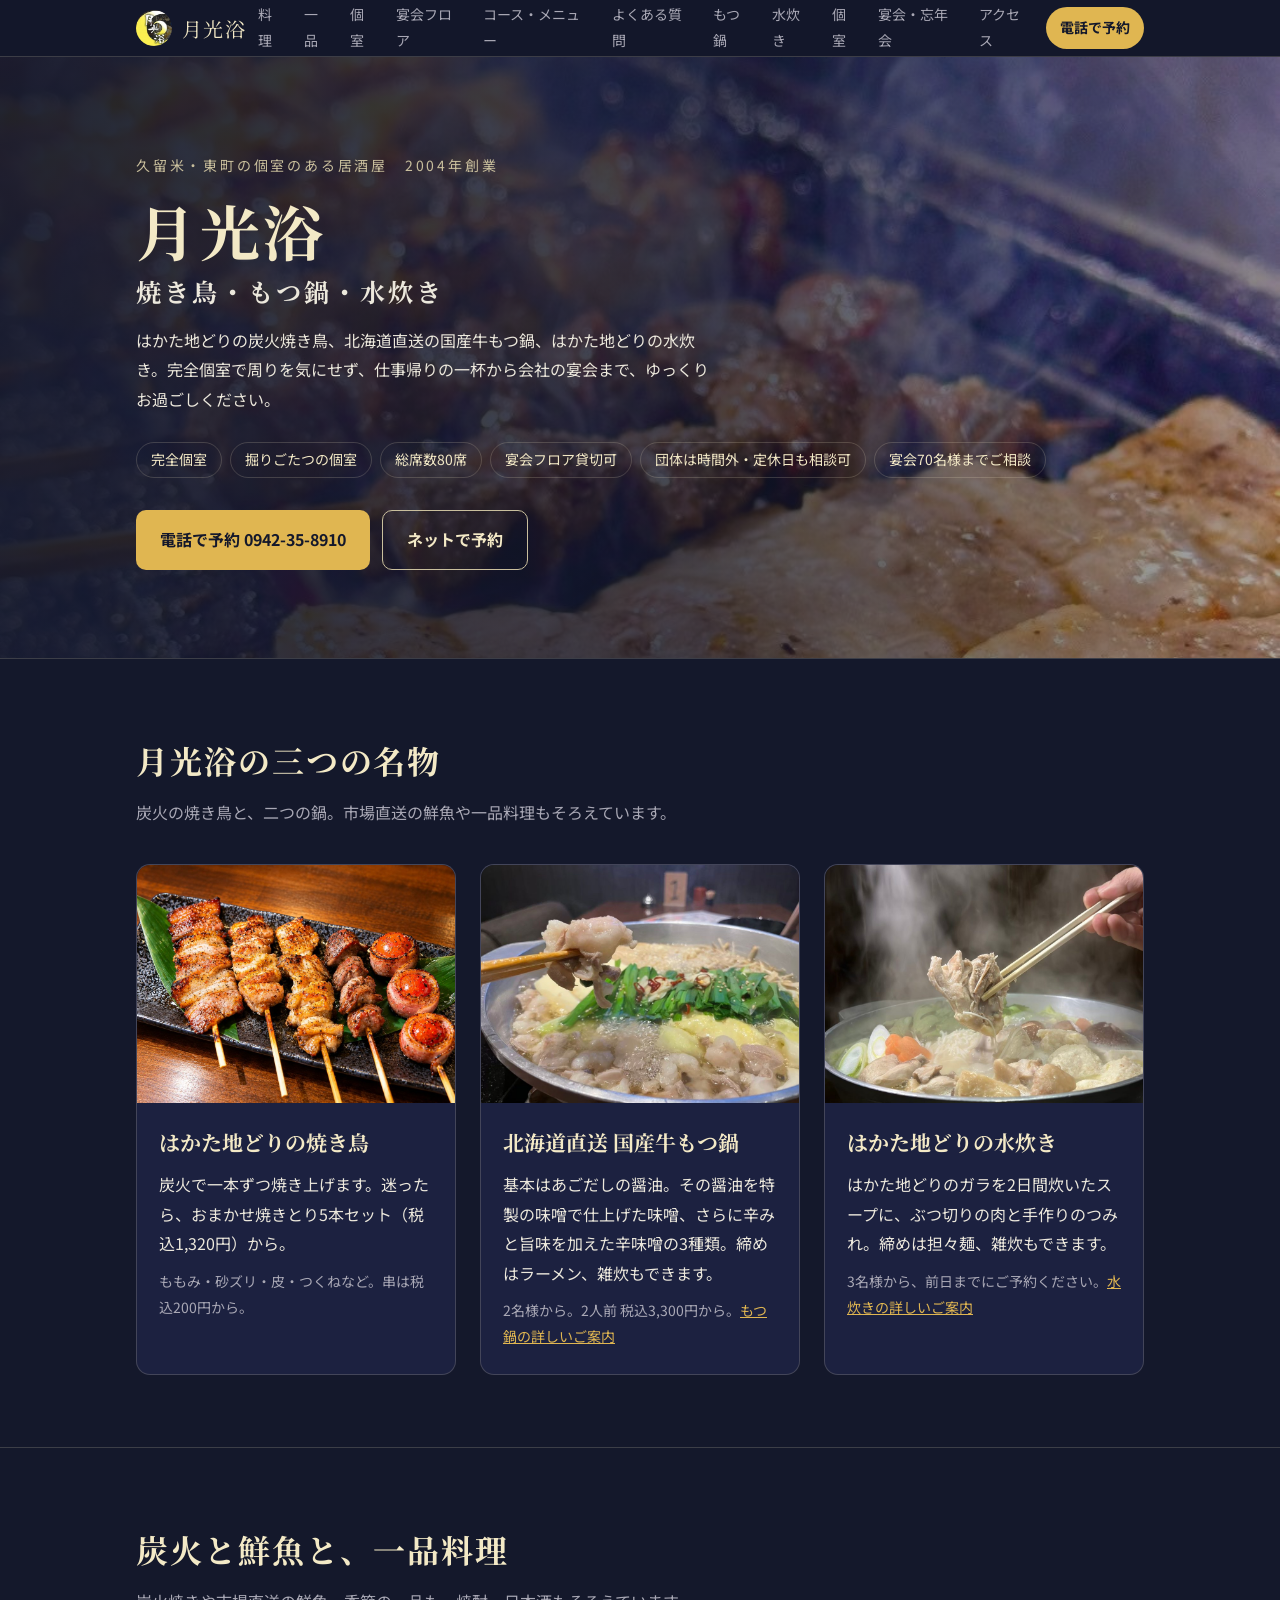
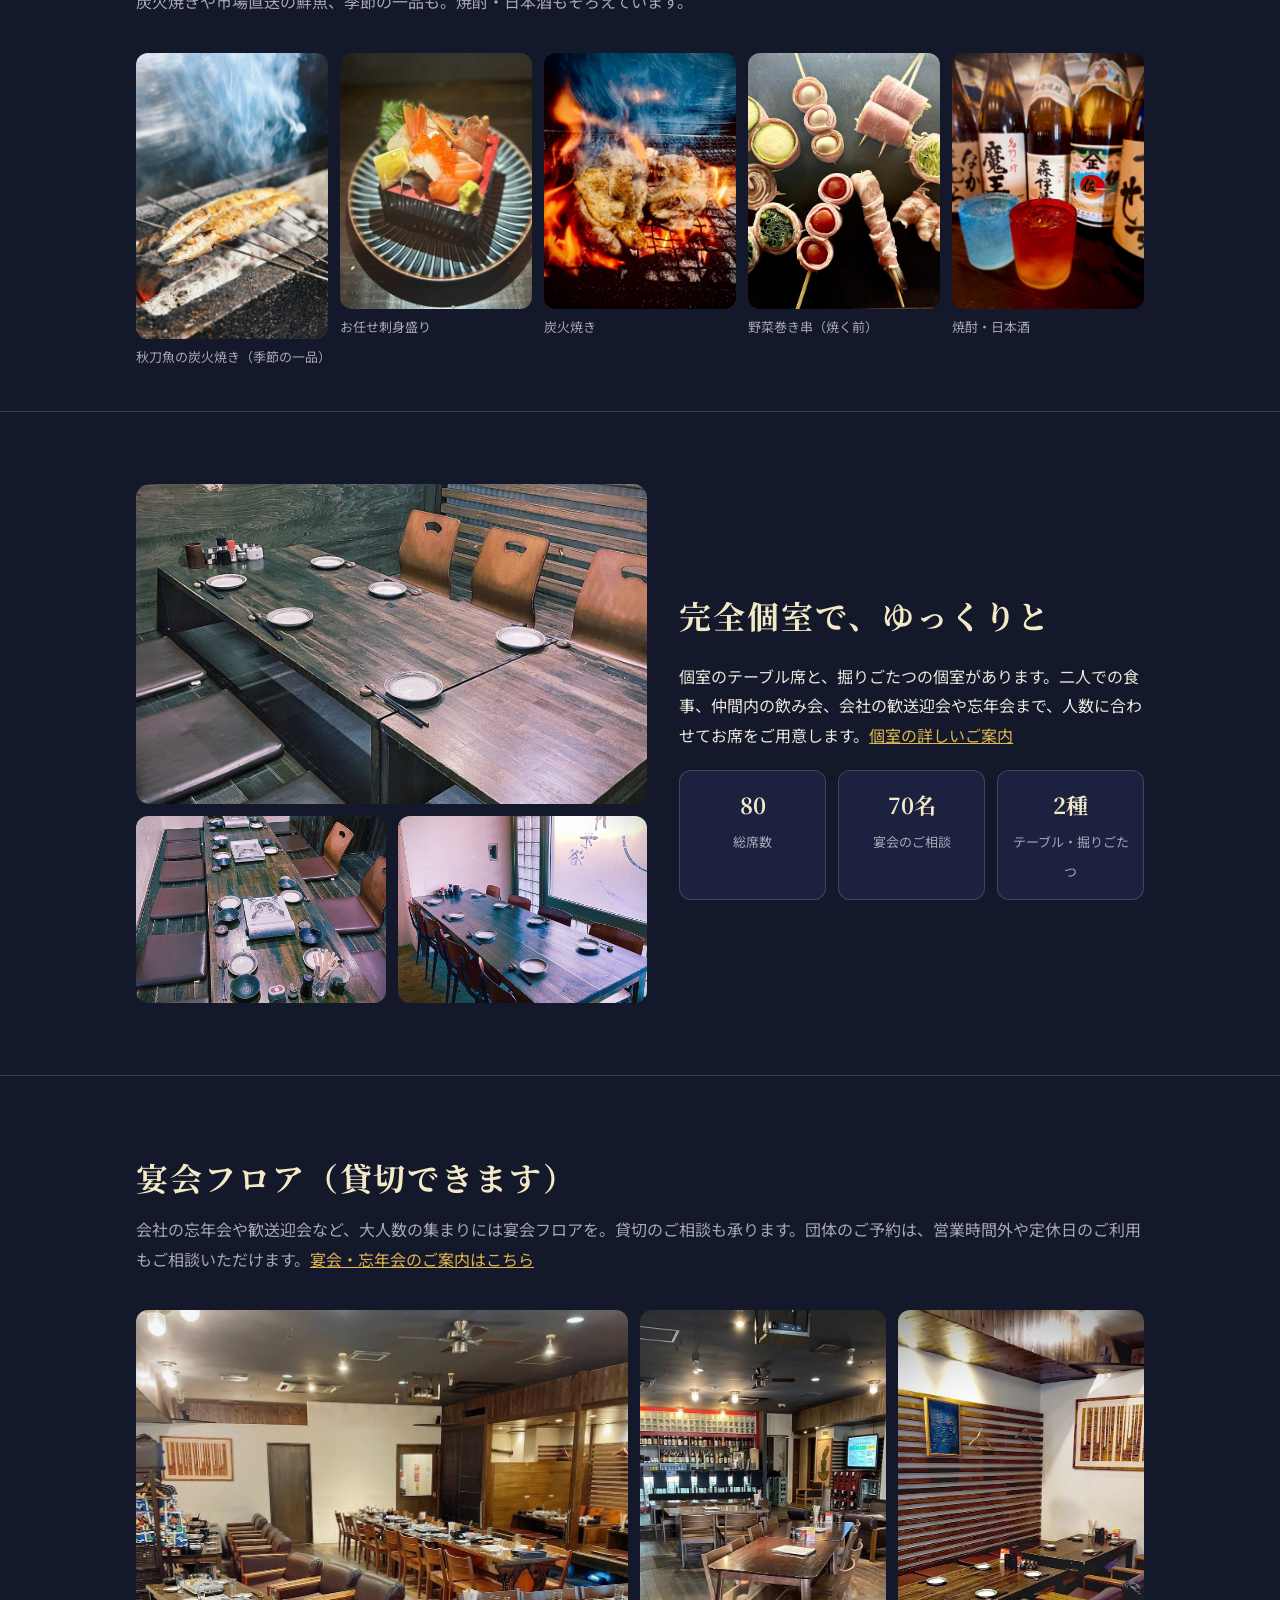
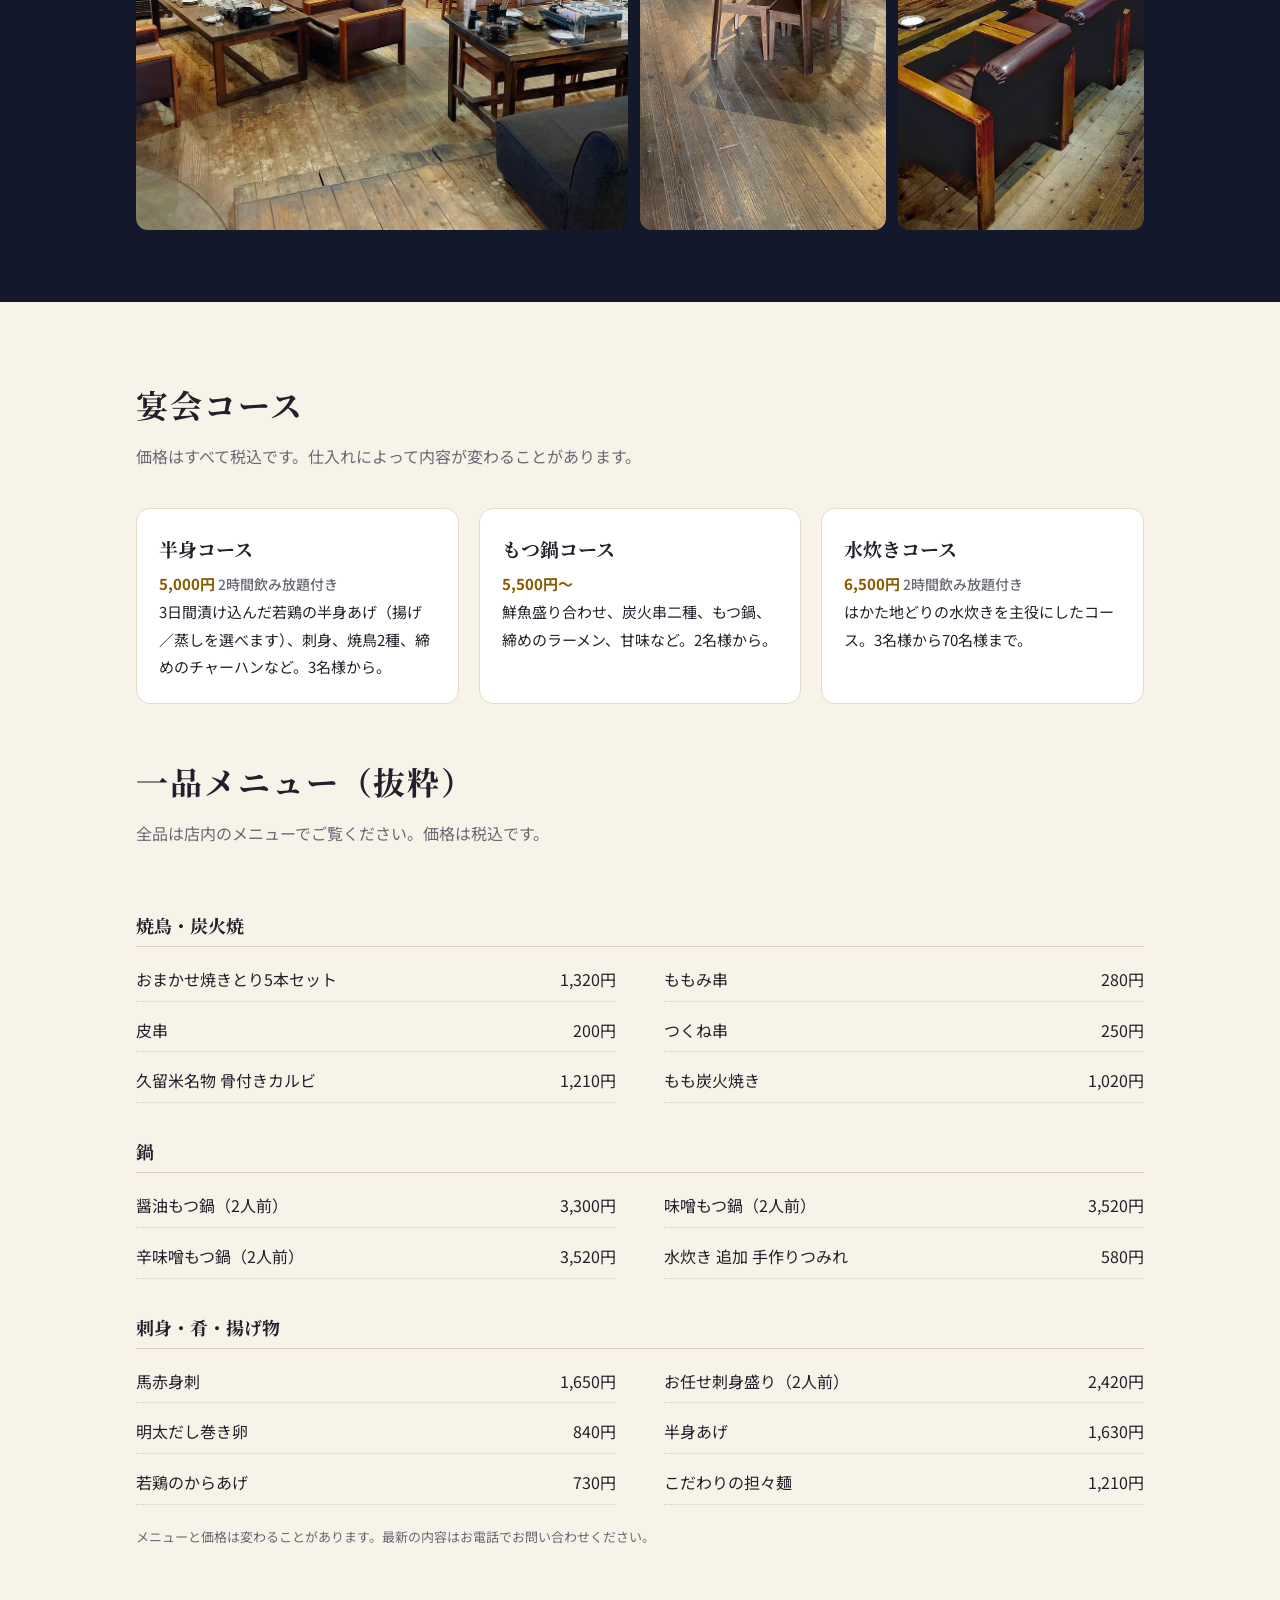
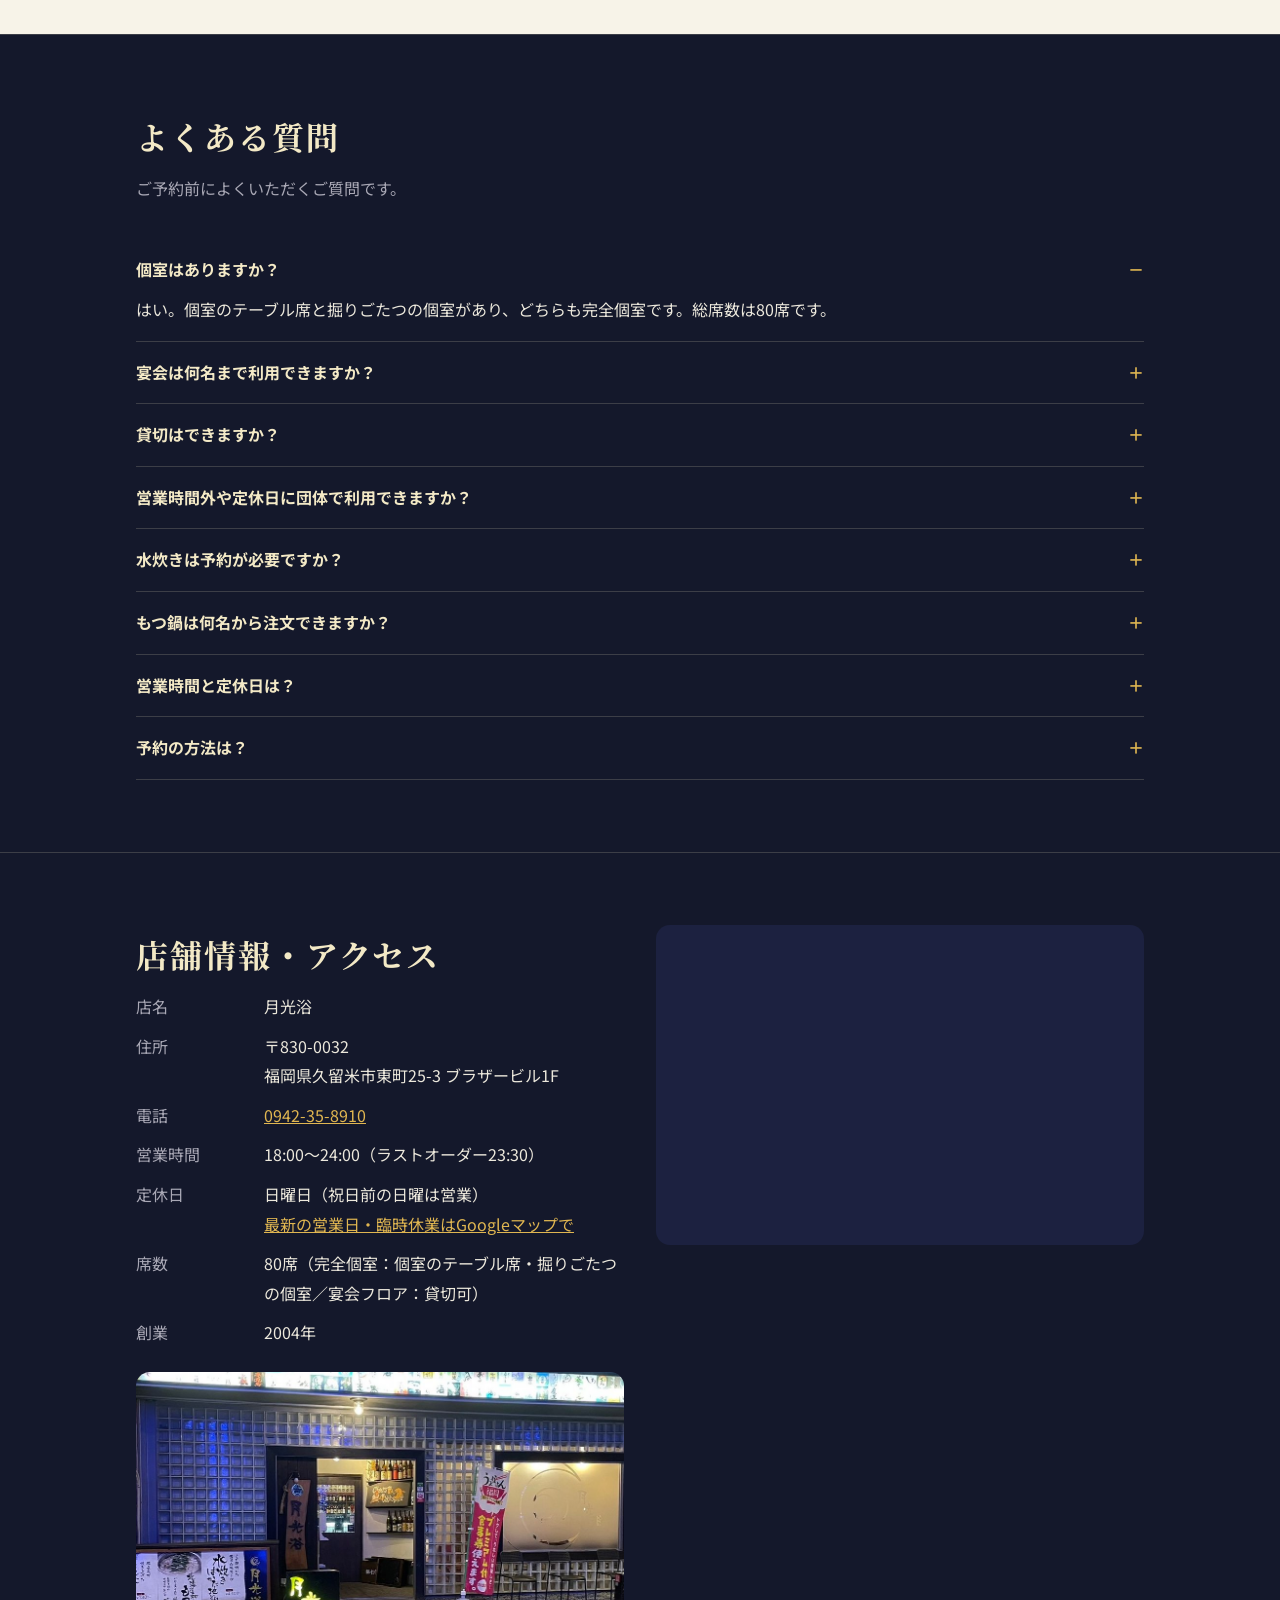
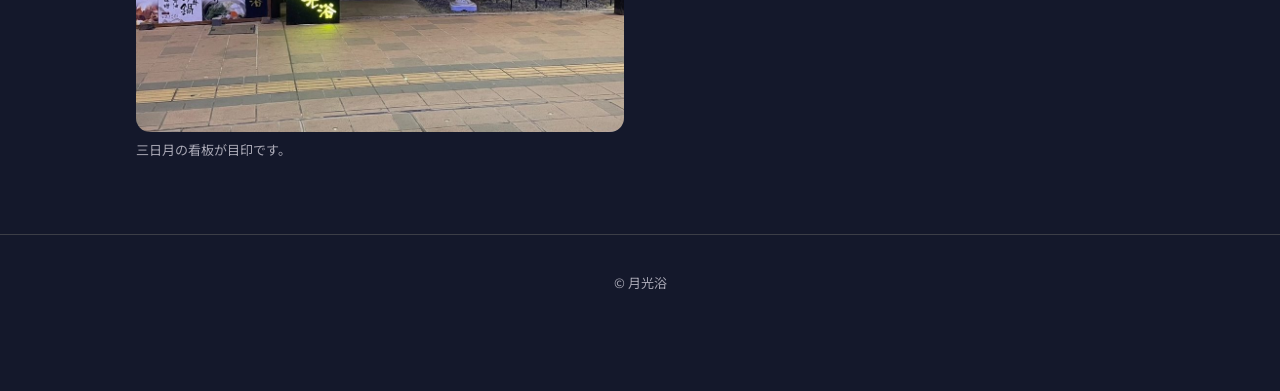
==== commit 244bc6b0: "もつ鍋・水炊き・個室のページを追加し、トップとサイトマップからつなぐ Co-Authored-By: Claude Opus 5.5 (1M context) <noreply@anthropic.c" ====
--- a/index.html
+++ b/index.html
@@ -1,6 +1,7 @@
 <!doctype html>
 <html lang="ja">
 <head>
+<meta name="google-site-verification" content="cUD_s_K6UNd8lzvkbgrQ7DsgsO1ivqpZCBE9WH7XTWg" />
 <meta charset="utf-8">
 <meta name="viewport" content="width=device-width, initial-scale=1">
 <title>月光浴｜久留米 個室のある居酒屋・焼き鳥・もつ鍋・水炊き</title>
@@ -337,6 +338,9 @@
       <a href="#enkai">宴会フロア</a>
       <a href="#menu">コース・メニュー</a>
       <a href="#faq">よくある質問</a>
+      <a href="motsunabe/">もつ鍋</a>
+      <a href="mizutaki/">水炊き</a>
+      <a href="koshitsu/">個室</a>
       <a href="enkai/">宴会・忘年会</a>
       <a href="#access">アクセス</a>
     </nav>
@@ -378,7 +382,7 @@
           <div class="body">
             <h3>北海道直送 国産牛もつ鍋</h3>
             <p>基本はあごだしの醤油。その醤油を特製の味噌で仕上げた味噌、さらに辛みと旨味を加えた辛味噌の3種類。締めはラーメン、雑炊もできます。</p>
-            <p class="note">2名様から。2人前 税込3,300円から。</p>
+            <p class="note">2名様から。2人前 税込3,300円から。<a href="motsunabe/">もつ鍋の詳しいご案内</a></p>
           </div>
         </article>
         <article class="dish">
@@ -386,7 +390,7 @@
           <div class="body">
             <h3>はかた地どりの水炊き</h3>
             <p>はかた地どりのガラを2日間炊いたスープに、ぶつ切りの肉と手作りのつみれ。締めは担々麺、雑炊もできます。</p>
-            <p class="note">3名様から、前日までにご予約ください。</p>
+            <p class="note">3名様から、前日までにご予約ください。<a href="mizutaki/">水炊きの詳しいご案内</a></p>
           </div>
         </article>
       </div>
@@ -418,7 +422,7 @@
       </div>
       <div>
         <h2>完全個室で、ゆっくりと</h2>
-        <p>個室のテーブル席と、掘りごたつの個室があります。二人での食事、仲間内の飲み会、会社の歓送迎会や忘年会まで、人数に合わせてお席をご用意します。</p>
+        <p>個室のテーブル席と、掘りごたつの個室があります。二人での食事、仲間内の飲み会、会社の歓送迎会や忘年会まで、人数に合わせてお席をご用意します。<a href="koshitsu/">個室の詳しいご案内</a></p>
         <ul class="facts">
           <li><b>80</b><small>総席数</small></li>
           <li><b>70名</b><small>宴会のご相談</small></li>
--- a/style.css
+++ b/style.css
@@ -156,3 +156,4 @@
   }
   @media (max-width: 720px) { .float-tel { display: block; } .float-tel .btn { width: 100%; box-shadow: 0 6px 20px rgba(0,0,0,.35); } }
   img.photo { width: 100%; height: auto; object-fit: cover; display: block; }
+  .more-links a { margin-left: 1em; }
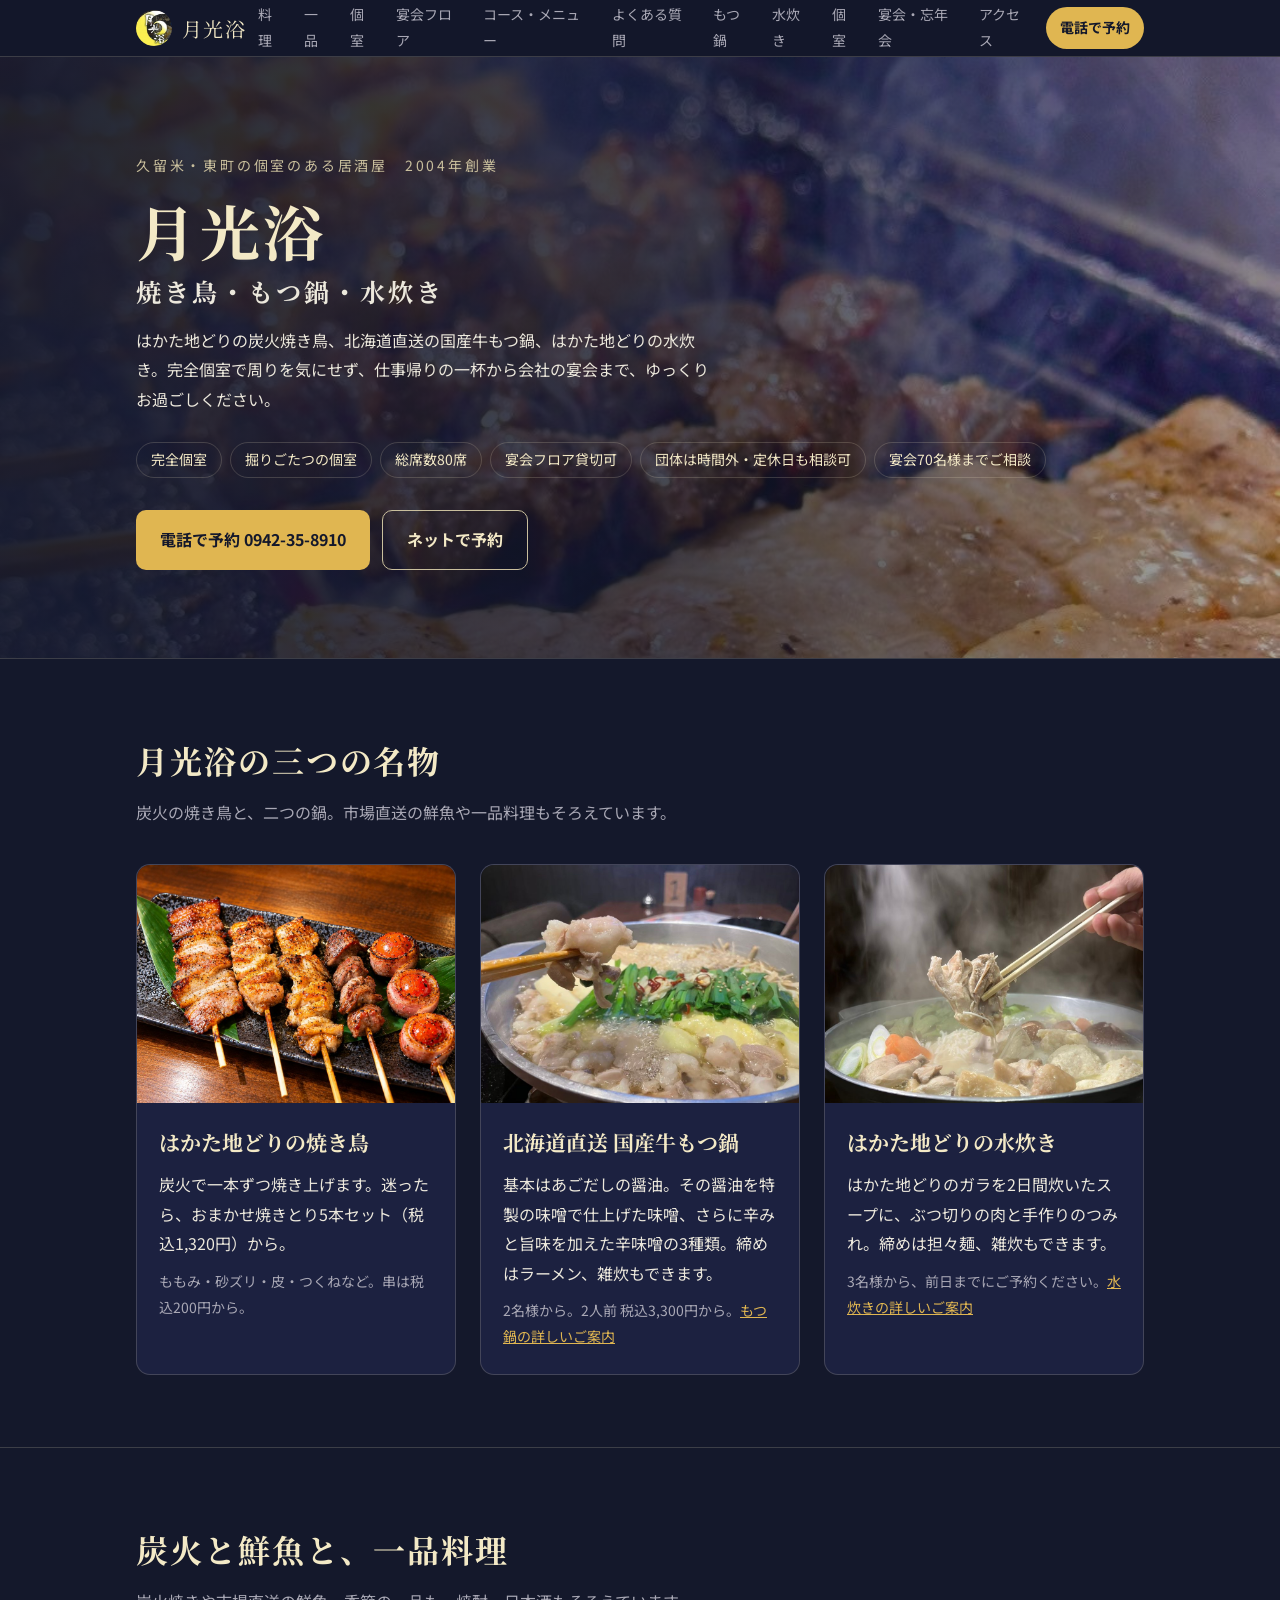
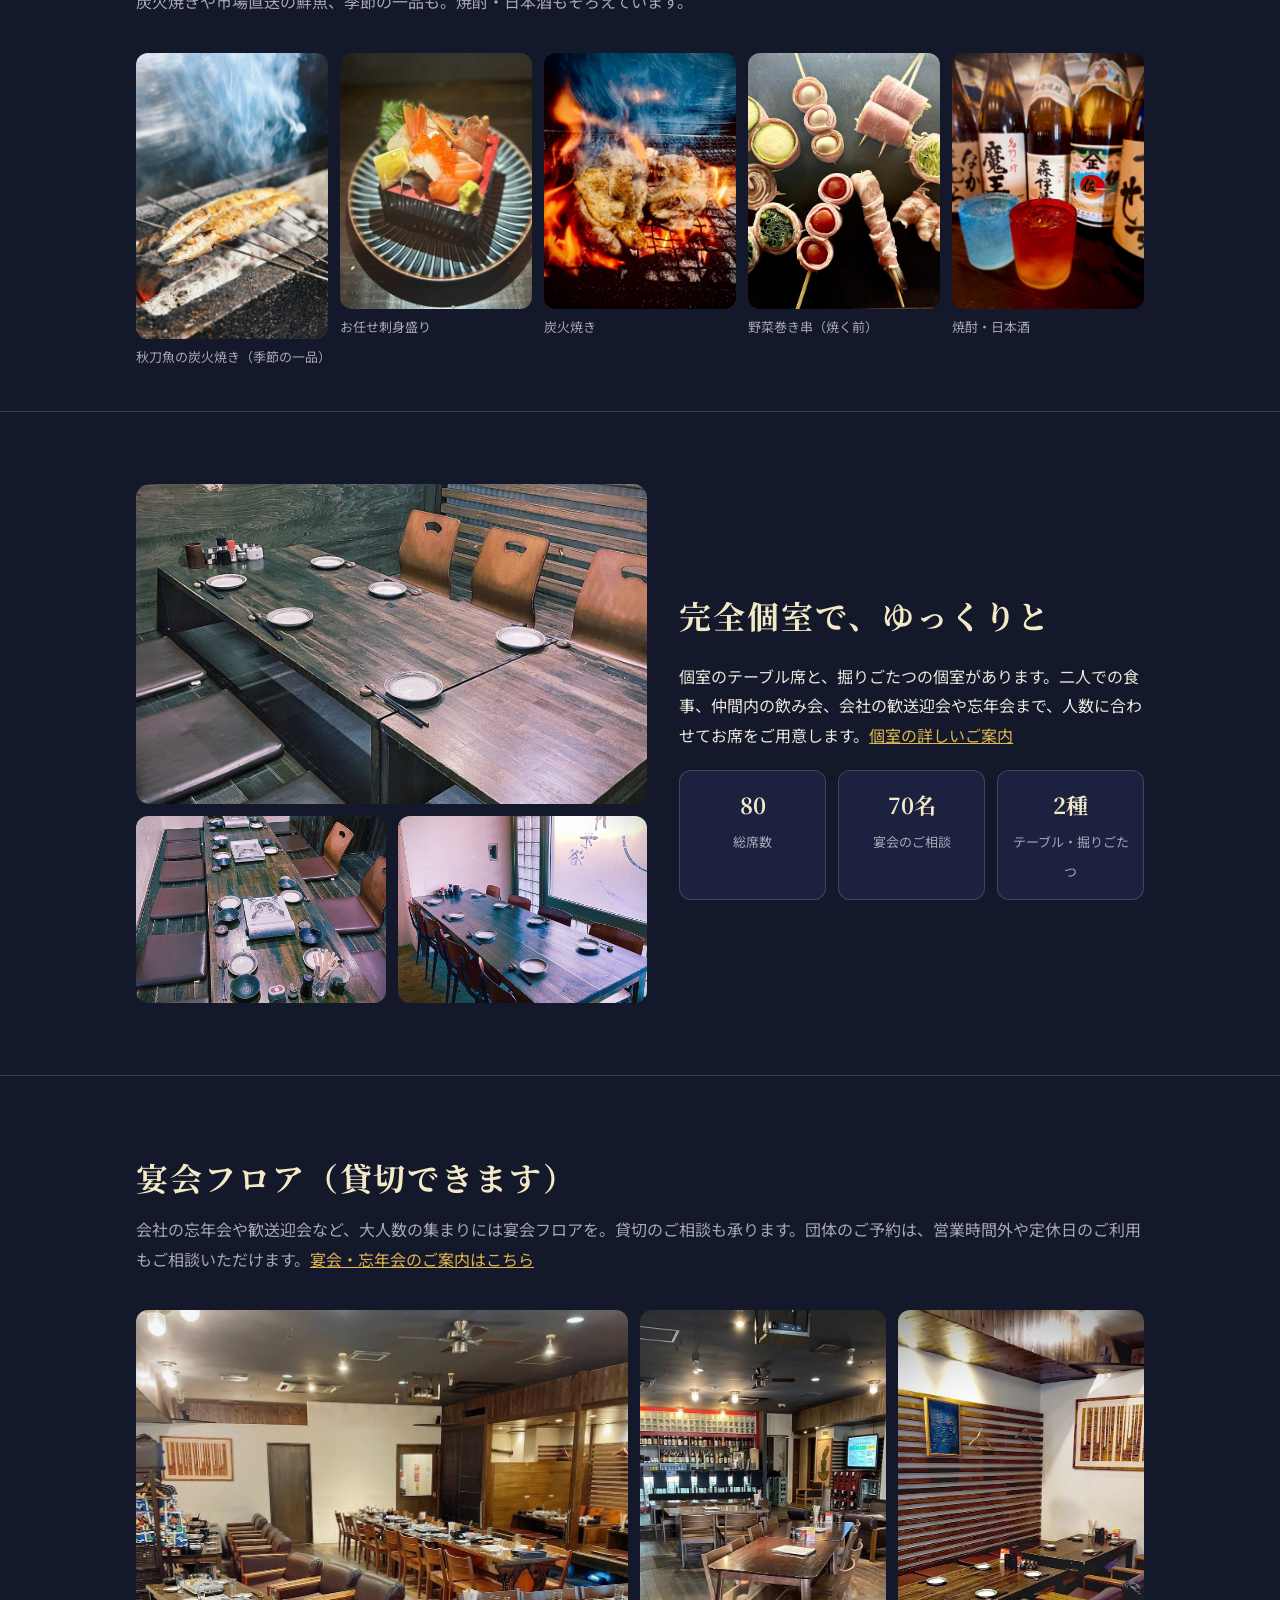
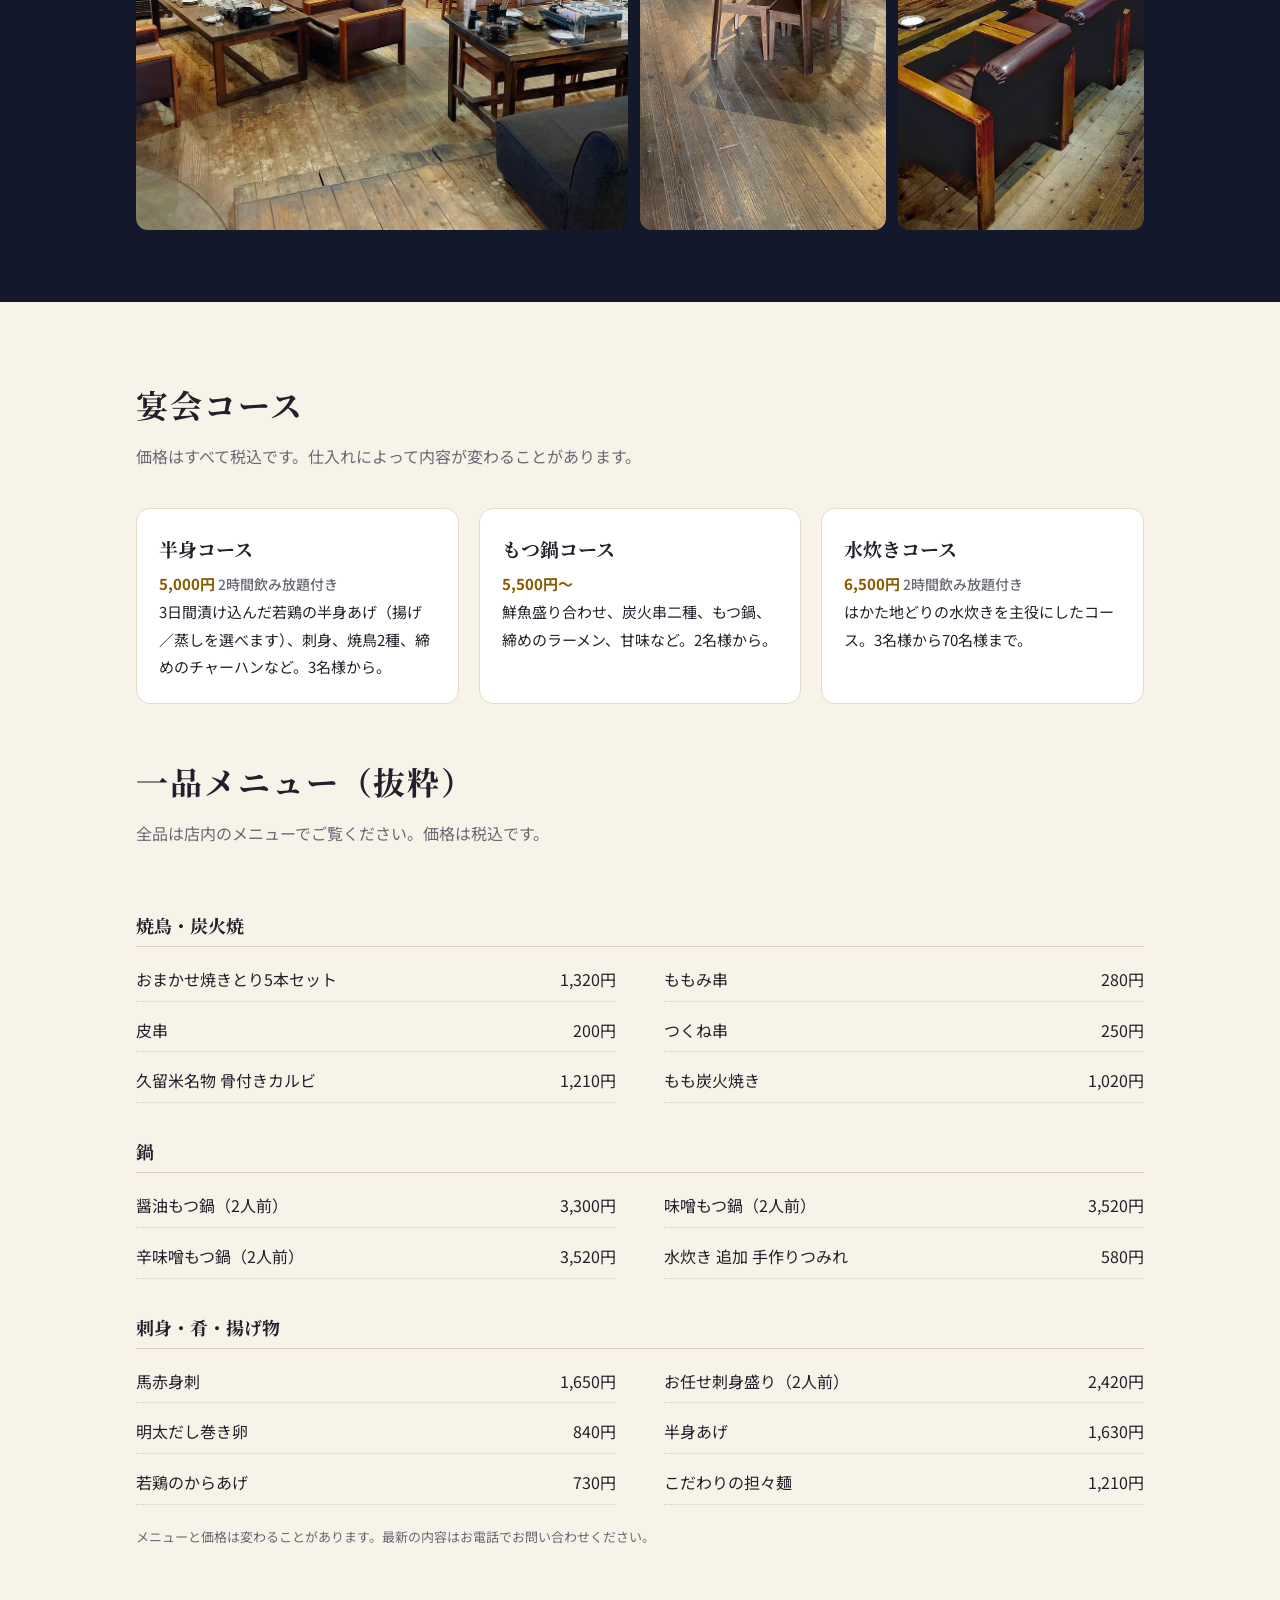
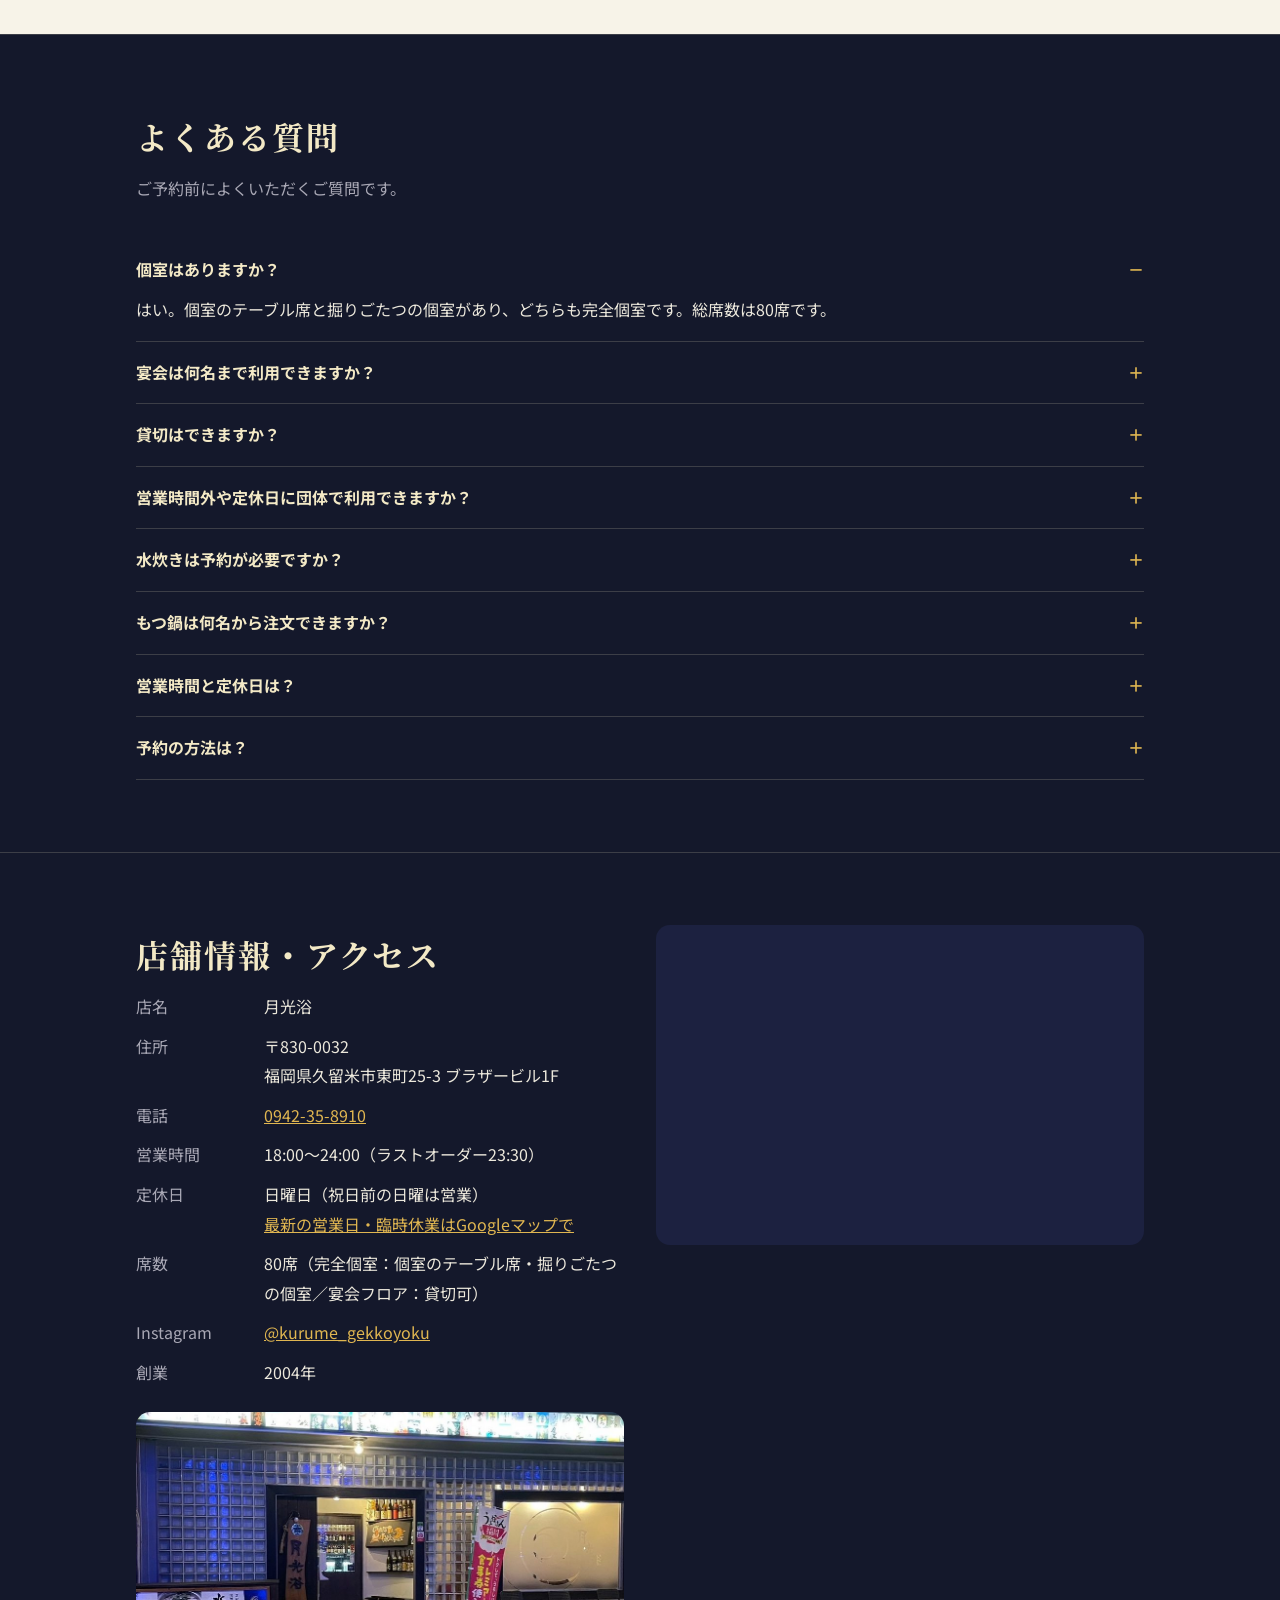
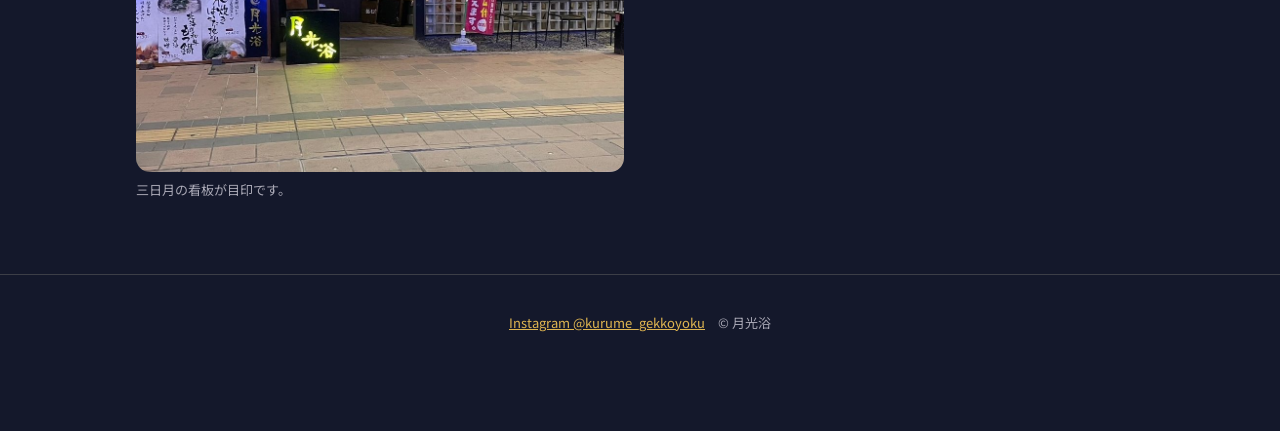
==== commit 482bb8ac: "Instagramへのリンクを全ページと構造化データに追加 Co-Authored-By: Claude Opus 5.5 (1M context) <noreply@anthropic.com> C" ====
--- a/index.html
+++ b/index.html
@@ -294,7 +294,8 @@
   ],
   "sameAs": [
     "https://tabelog.com/fukuoka/A4008/A400801/40008478/",
-    "https://r.gnavi.co.jp/faw2800/"
+    "https://r.gnavi.co.jp/faw2800/",
+    "https://www.instagram.com/kurume_gekkoyoku/"
   ]
 }
 </script>
@@ -519,6 +520,7 @@
           <dt>営業時間</dt><dd>18:00〜24:00（ラストオーダー23:30）</dd>
           <dt>定休日</dt><dd>日曜日（祝日前の日曜は営業）<br><a href="https://www.google.com/maps/search/?api=1&amp;query=%E6%9C%88%E5%85%89%E6%B5%B4%20%E4%B9%85%E7%95%99%E7%B1%B3%E5%B8%82%E6%9D%B1%E7%94%BA25-3" rel="noopener">最新の営業日・臨時休業はGoogleマップで</a></dd>
           <dt>席数</dt><dd>80席（完全個室：個室のテーブル席・掘りごたつの個室／宴会フロア：貸切可）</dd>
+          <dt>Instagram</dt><dd><a href="https://www.instagram.com/kurume_gekkoyoku/" rel="noopener">@kurume_gekkoyoku</a></dd>
           <dt>創業</dt><dd>2004年</dd>
         </dl>
         <figure class="front"><img src="https://imprint283-boop.github.io/gekkoyoku/images/gaikan.jpg" width="1000" height="1333" alt="月光浴の店の入口" loading="lazy"><figcaption>三日月の看板が目印です。</figcaption></figure>
@@ -530,7 +532,7 @@
 </main>
 
 <footer>
-  <div class="wrap">© 月光浴</div>
+  <div class="wrap"><a href="https://www.instagram.com/kurume_gekkoyoku/" rel="noopener">Instagram @kurume_gekkoyoku</a>　© 月光浴</div>
 </footer>
 
 <div class="float-tel"><a class="btn primary" href="tel:0942358910">電話で予約 0942-35-8910</a></div>
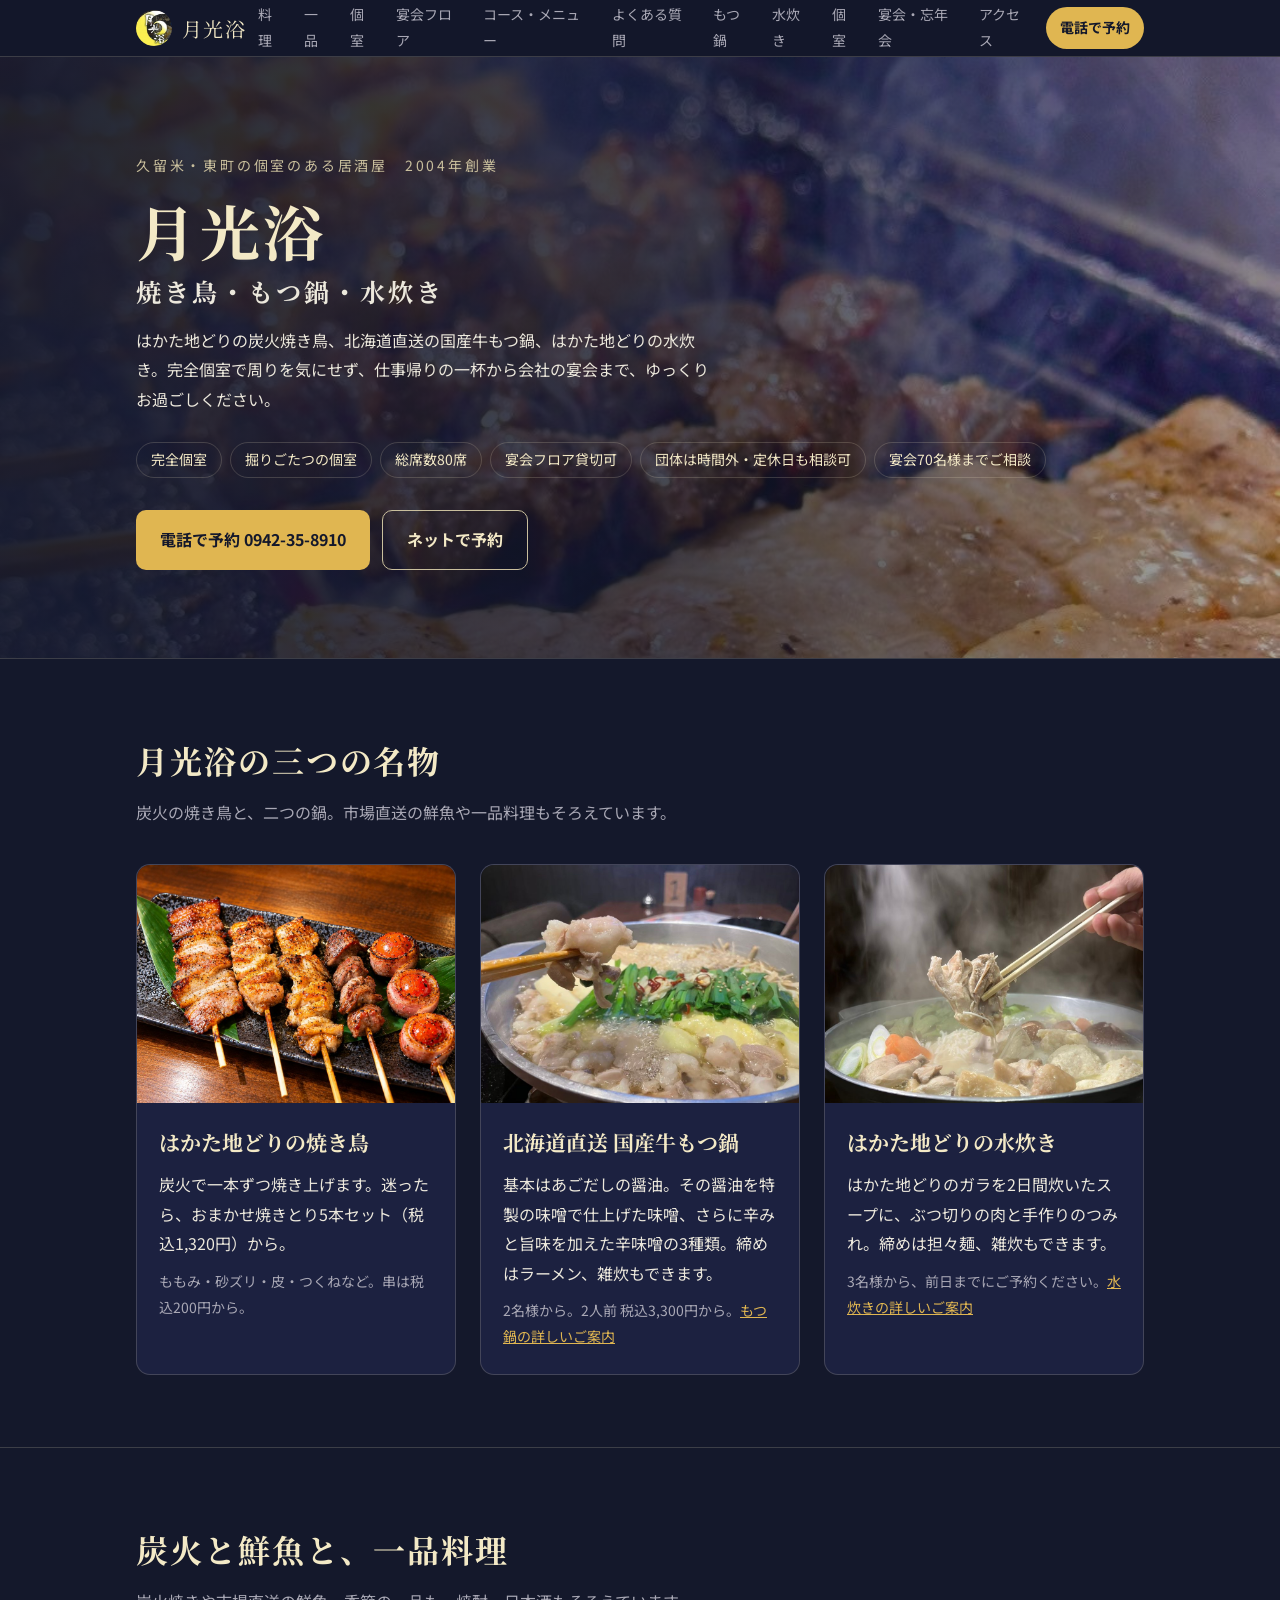
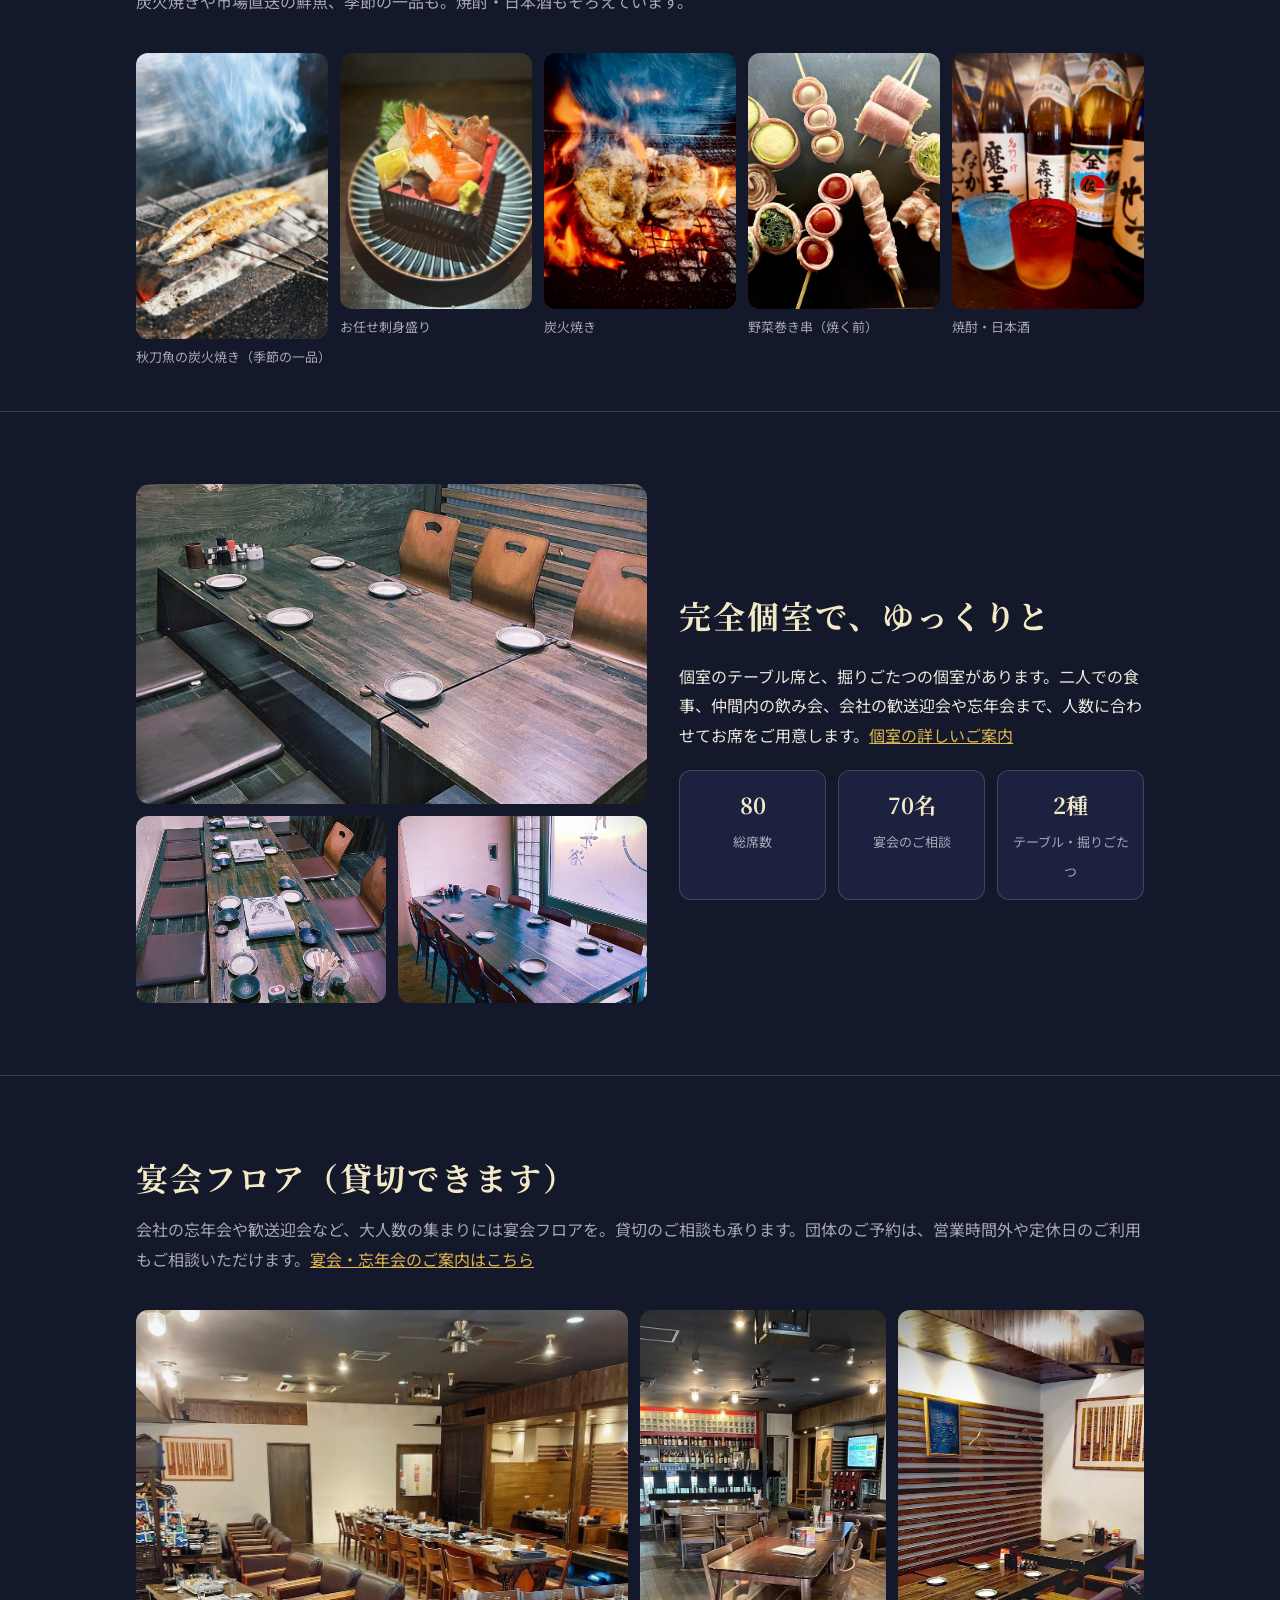
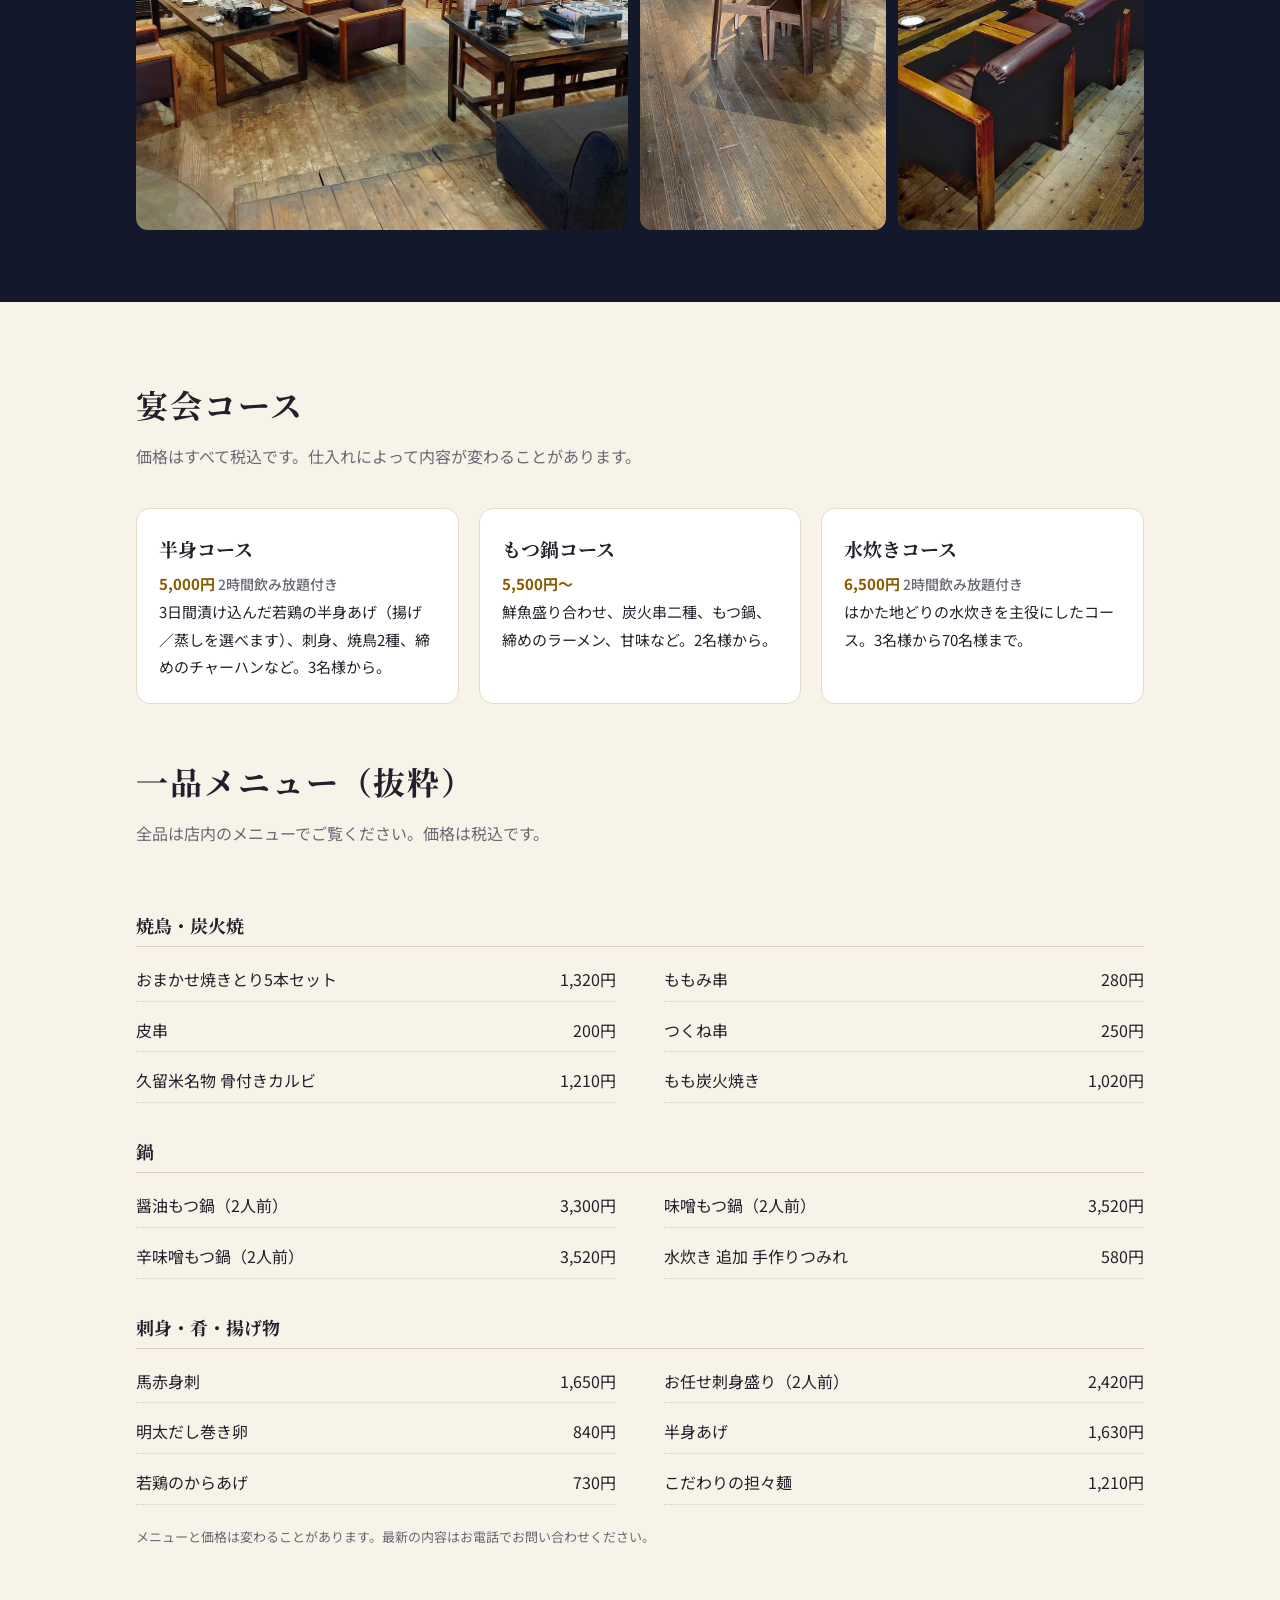
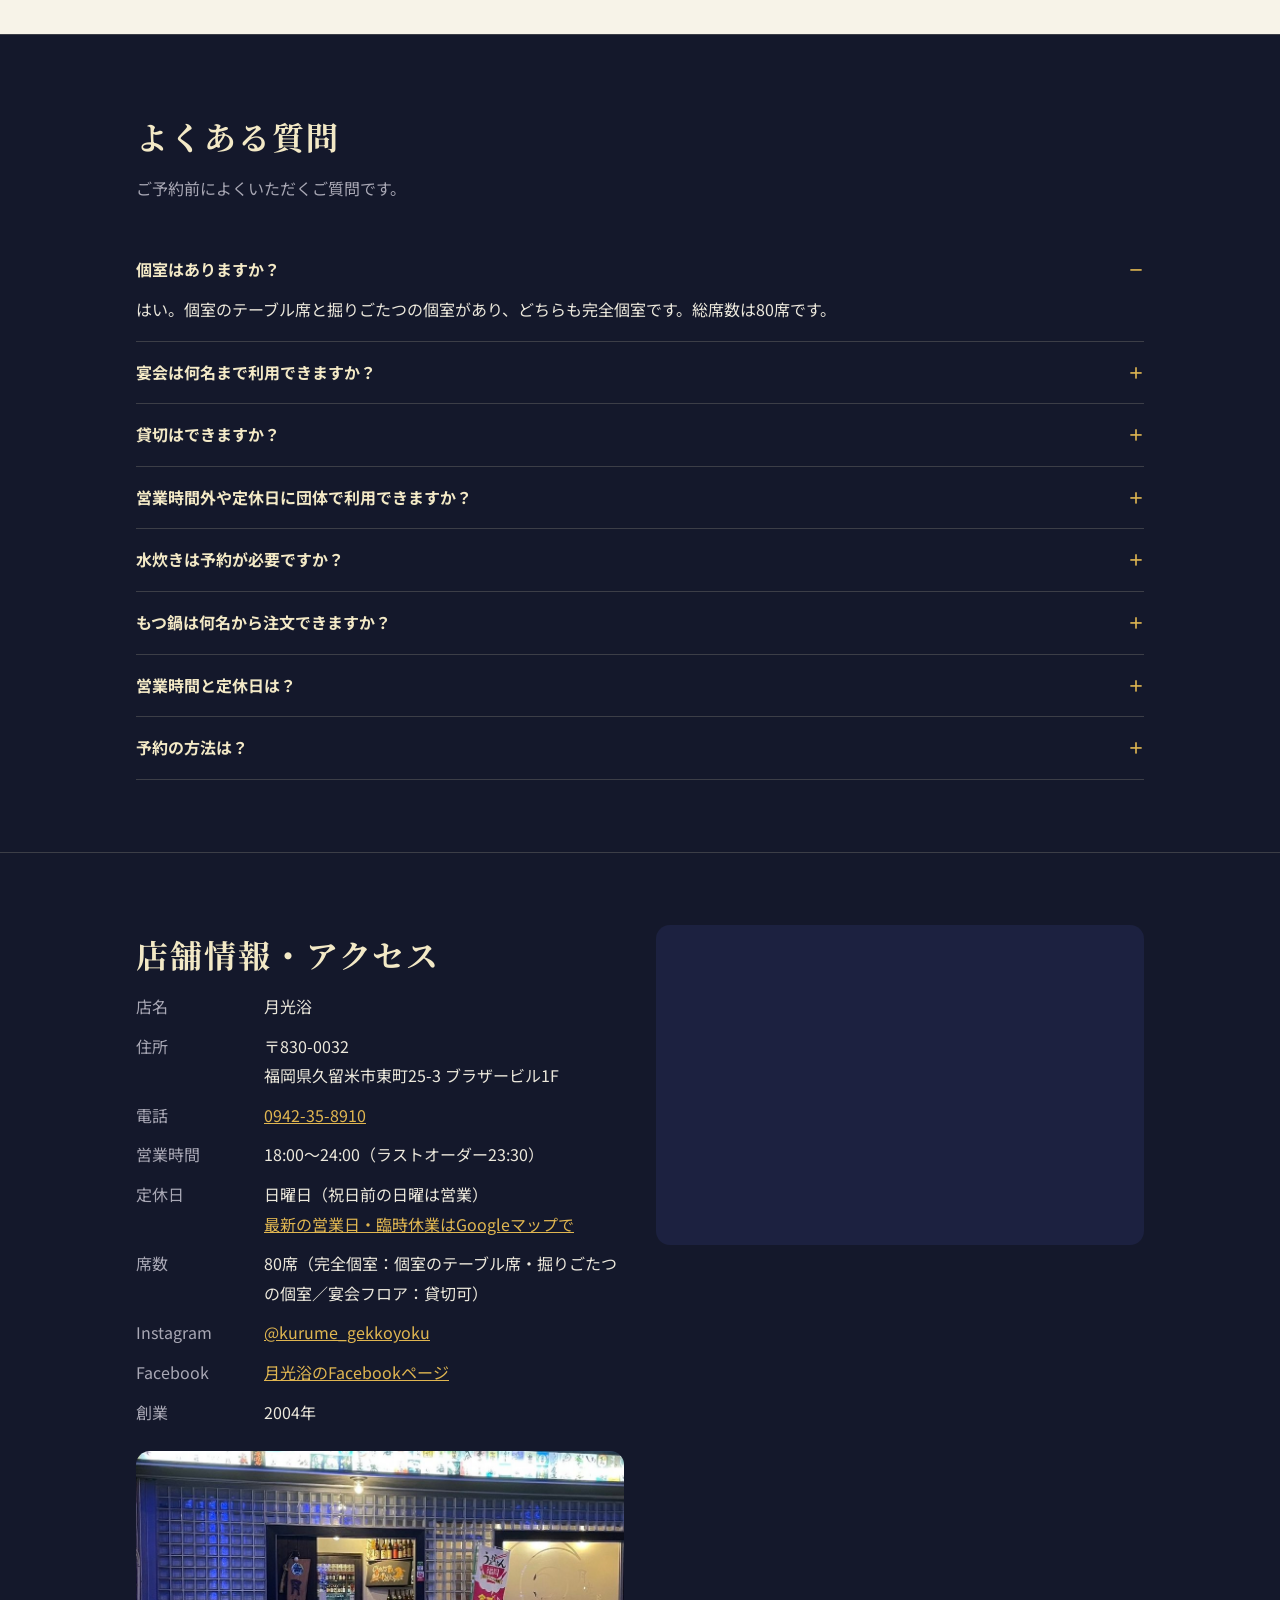
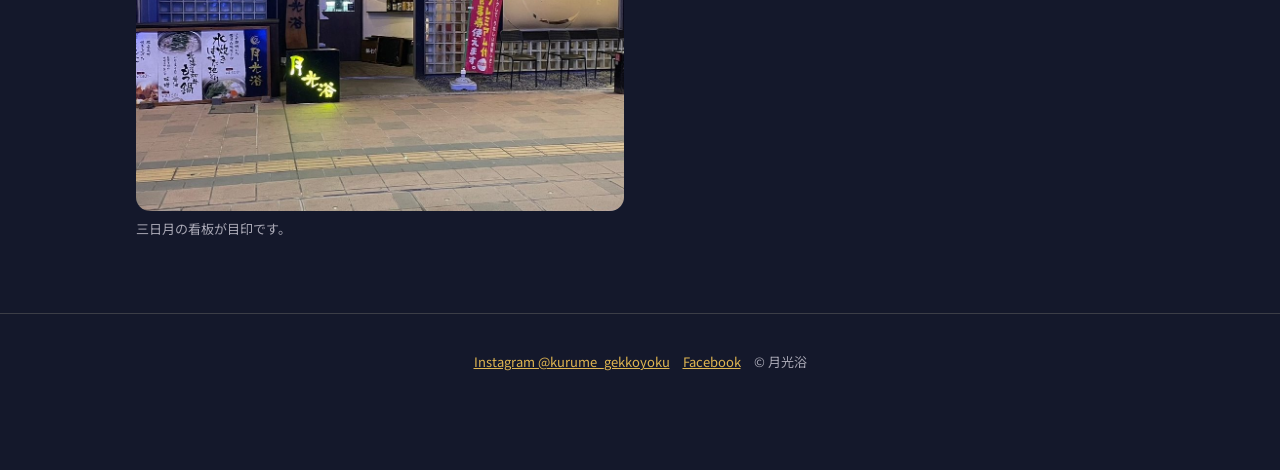
==== commit c4146c9c: "Facebookページへのリンクを全ページと構造化データに追加 Co-Authored-By: Claude Opus 5.5 (1M context) <noreply@anthropic.com>" ====
--- a/index.html
+++ b/index.html
@@ -295,7 +295,8 @@
   "sameAs": [
     "https://tabelog.com/fukuoka/A4008/A400801/40008478/",
     "https://r.gnavi.co.jp/faw2800/",
-    "https://www.instagram.com/kurume_gekkoyoku/"
+    "https://www.instagram.com/kurume_gekkoyoku/",
+    "https://www.facebook.com/profile.php?id=61574297613695"
   ]
 }
 </script>
@@ -521,6 +522,7 @@
           <dt>定休日</dt><dd>日曜日（祝日前の日曜は営業）<br><a href="https://www.google.com/maps/search/?api=1&amp;query=%E6%9C%88%E5%85%89%E6%B5%B4%20%E4%B9%85%E7%95%99%E7%B1%B3%E5%B8%82%E6%9D%B1%E7%94%BA25-3" rel="noopener">最新の営業日・臨時休業はGoogleマップで</a></dd>
           <dt>席数</dt><dd>80席（完全個室：個室のテーブル席・掘りごたつの個室／宴会フロア：貸切可）</dd>
           <dt>Instagram</dt><dd><a href="https://www.instagram.com/kurume_gekkoyoku/" rel="noopener">@kurume_gekkoyoku</a></dd>
+          <dt>Facebook</dt><dd><a href="https://www.facebook.com/profile.php?id=61574297613695" rel="noopener">月光浴のFacebookページ</a></dd>
           <dt>創業</dt><dd>2004年</dd>
         </dl>
         <figure class="front"><img src="https://imprint283-boop.github.io/gekkoyoku/images/gaikan.jpg" width="1000" height="1333" alt="月光浴の店の入口" loading="lazy"><figcaption>三日月の看板が目印です。</figcaption></figure>
@@ -532,7 +534,7 @@
 </main>
 
 <footer>
-  <div class="wrap"><a href="https://www.instagram.com/kurume_gekkoyoku/" rel="noopener">Instagram @kurume_gekkoyoku</a>　© 月光浴</div>
+  <div class="wrap"><a href="https://www.instagram.com/kurume_gekkoyoku/" rel="noopener">Instagram @kurume_gekkoyoku</a>　<a href="https://www.facebook.com/profile.php?id=61574297613695" rel="noopener">Facebook</a>　© 月光浴</div>
 </footer>
 
 <div class="float-tel"><a class="btn primary" href="tel:0942358910">電話で予約 0942-35-8910</a></div>
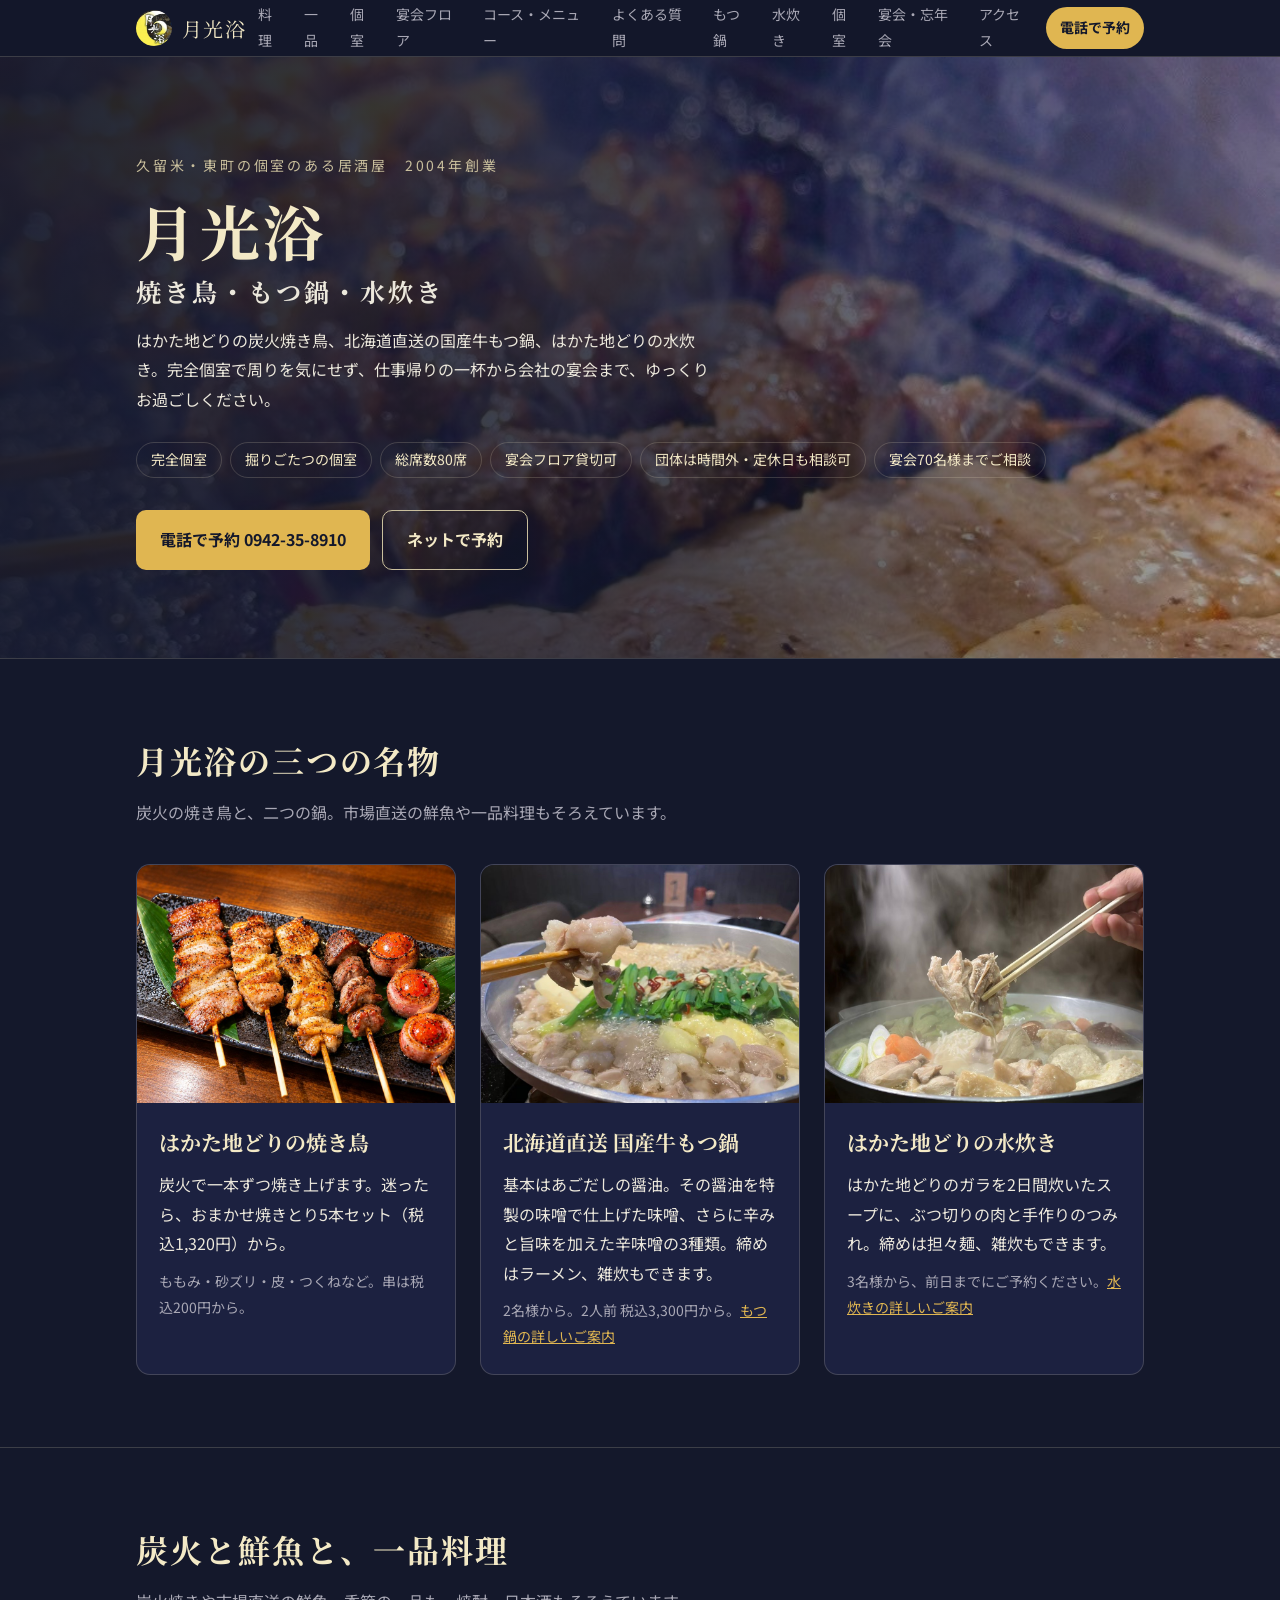
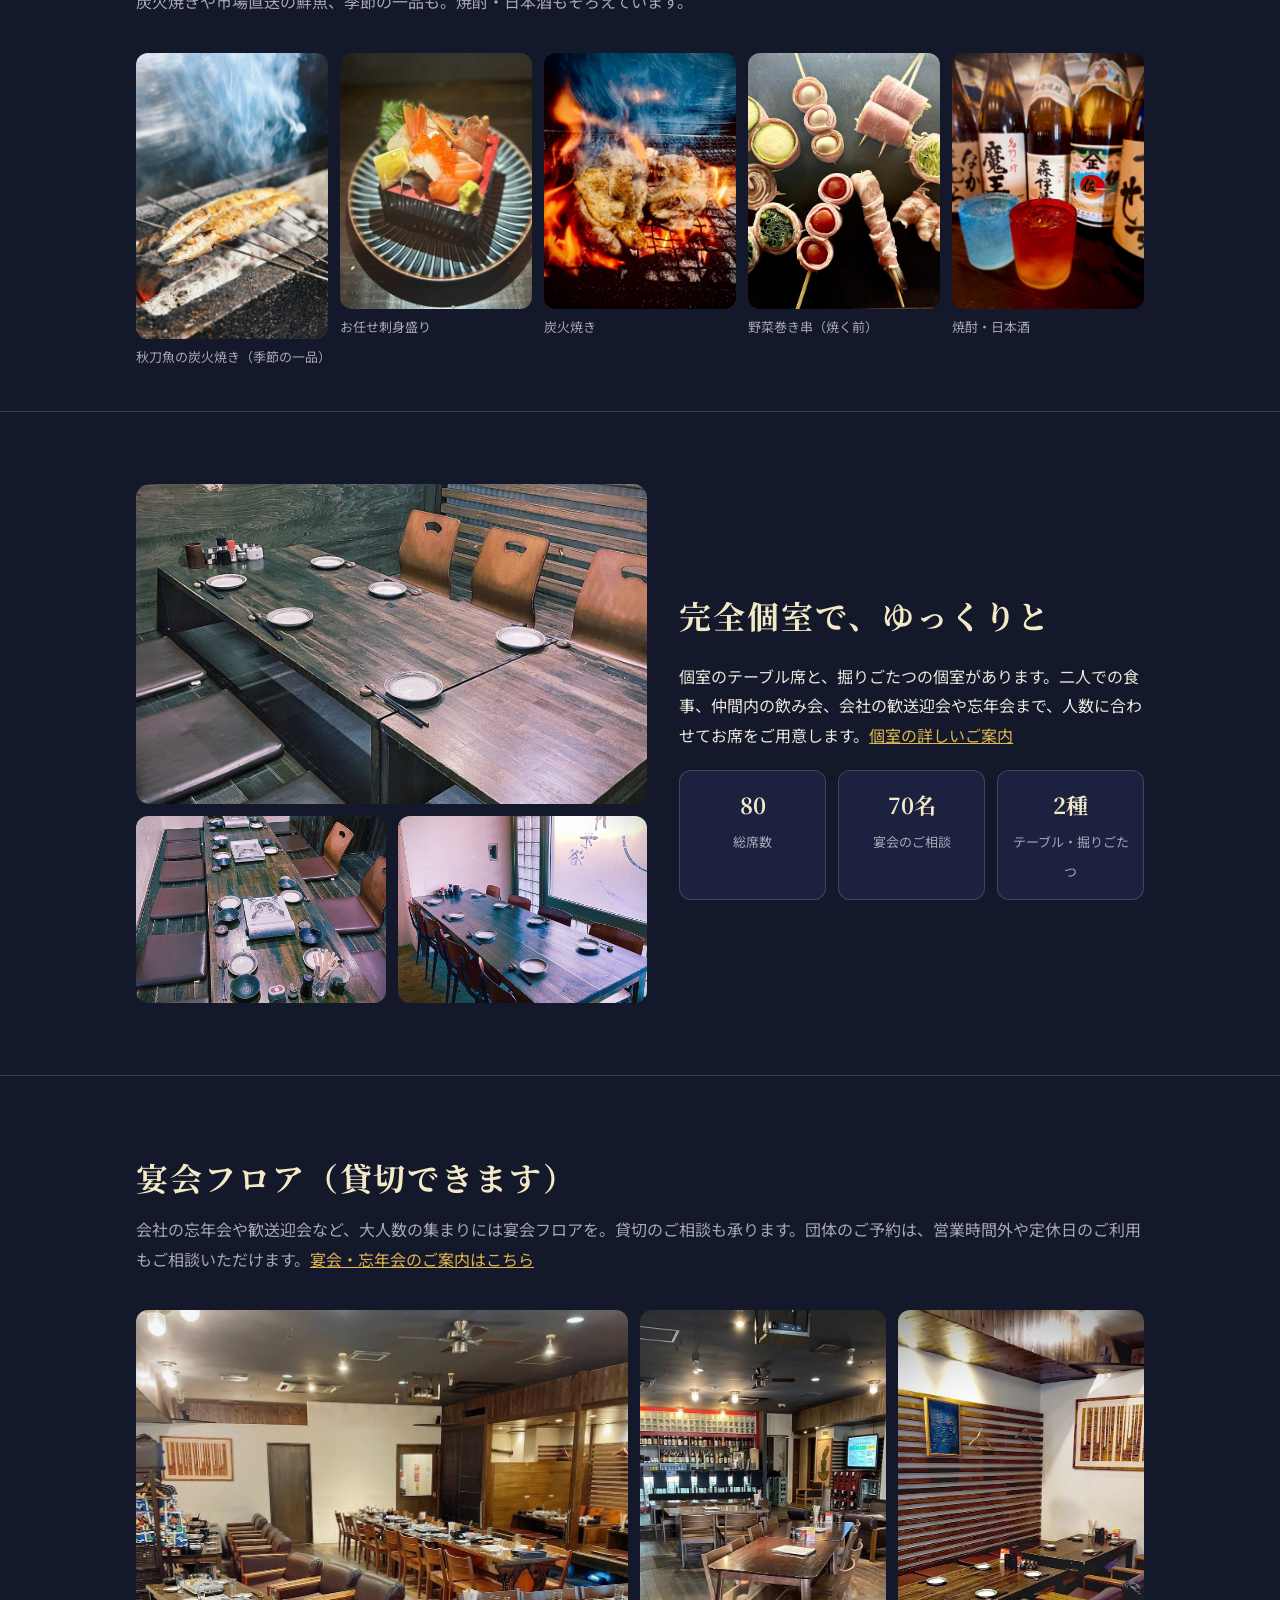
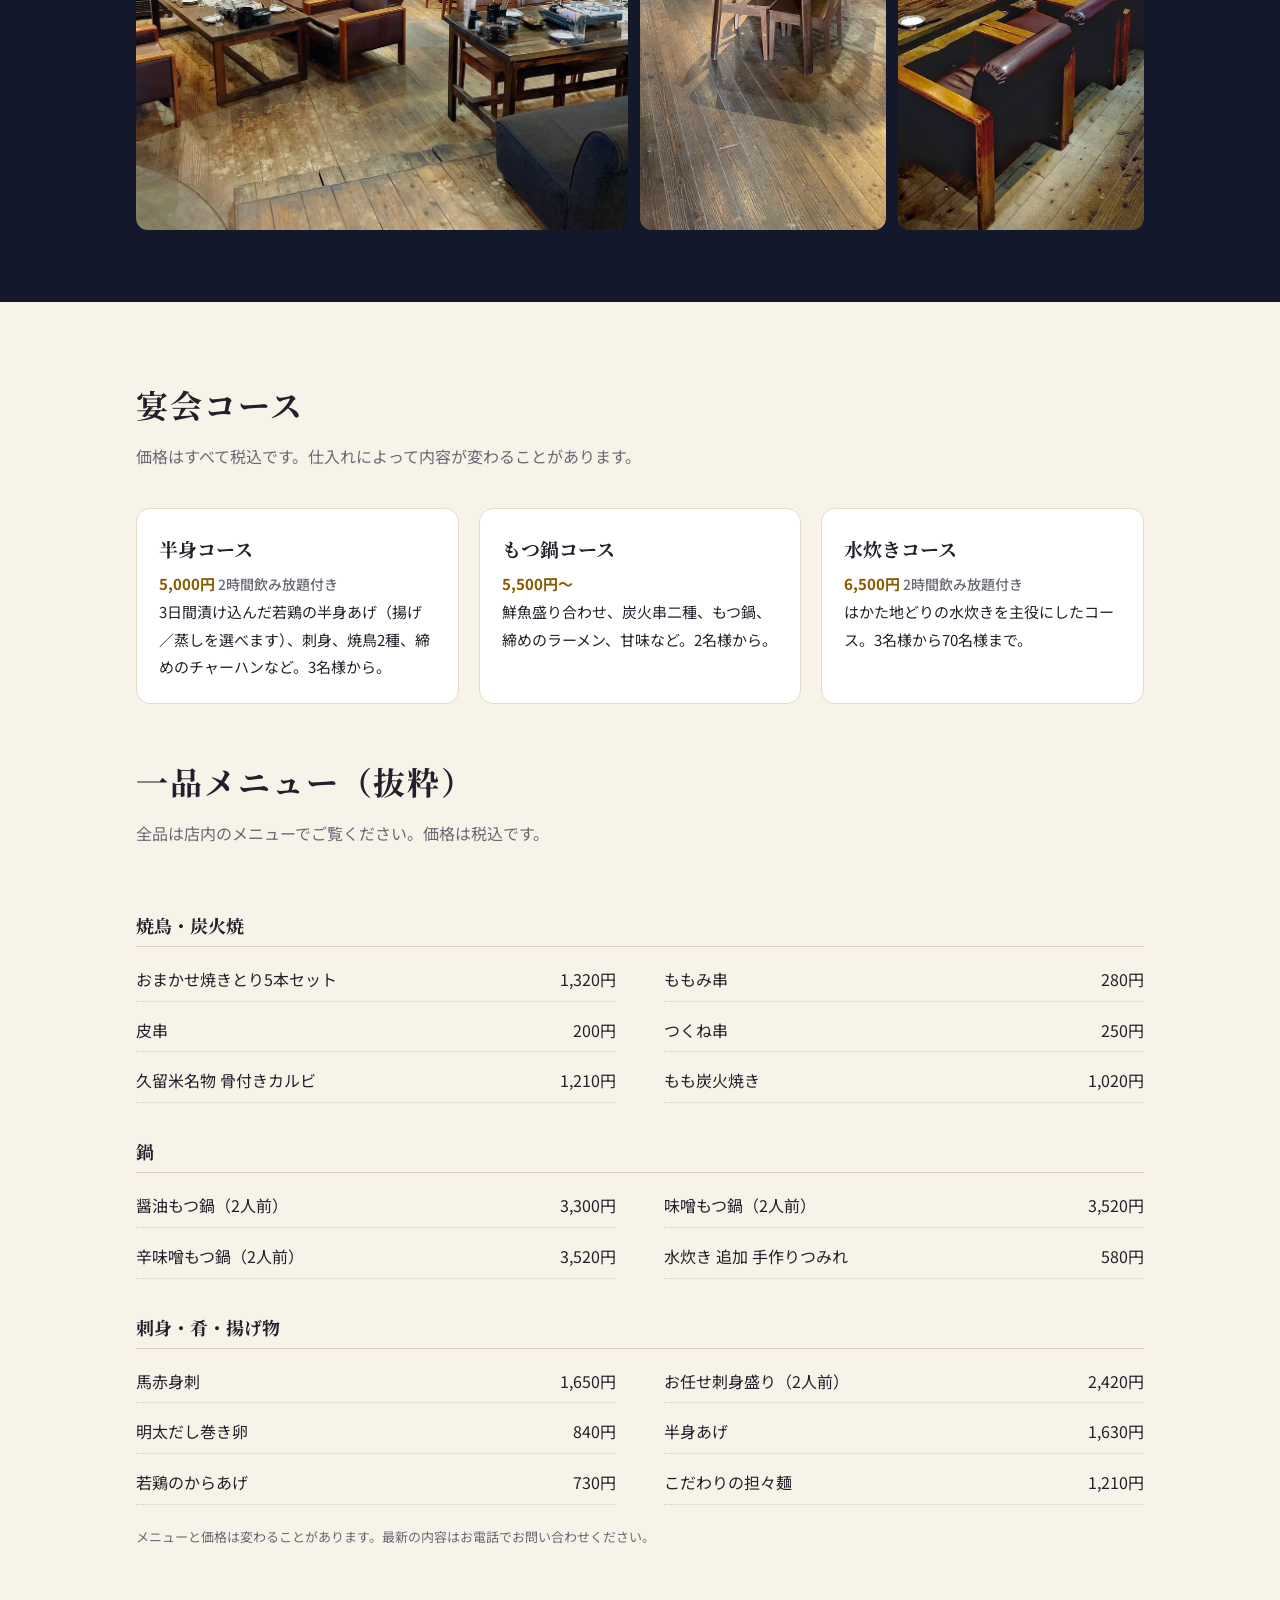
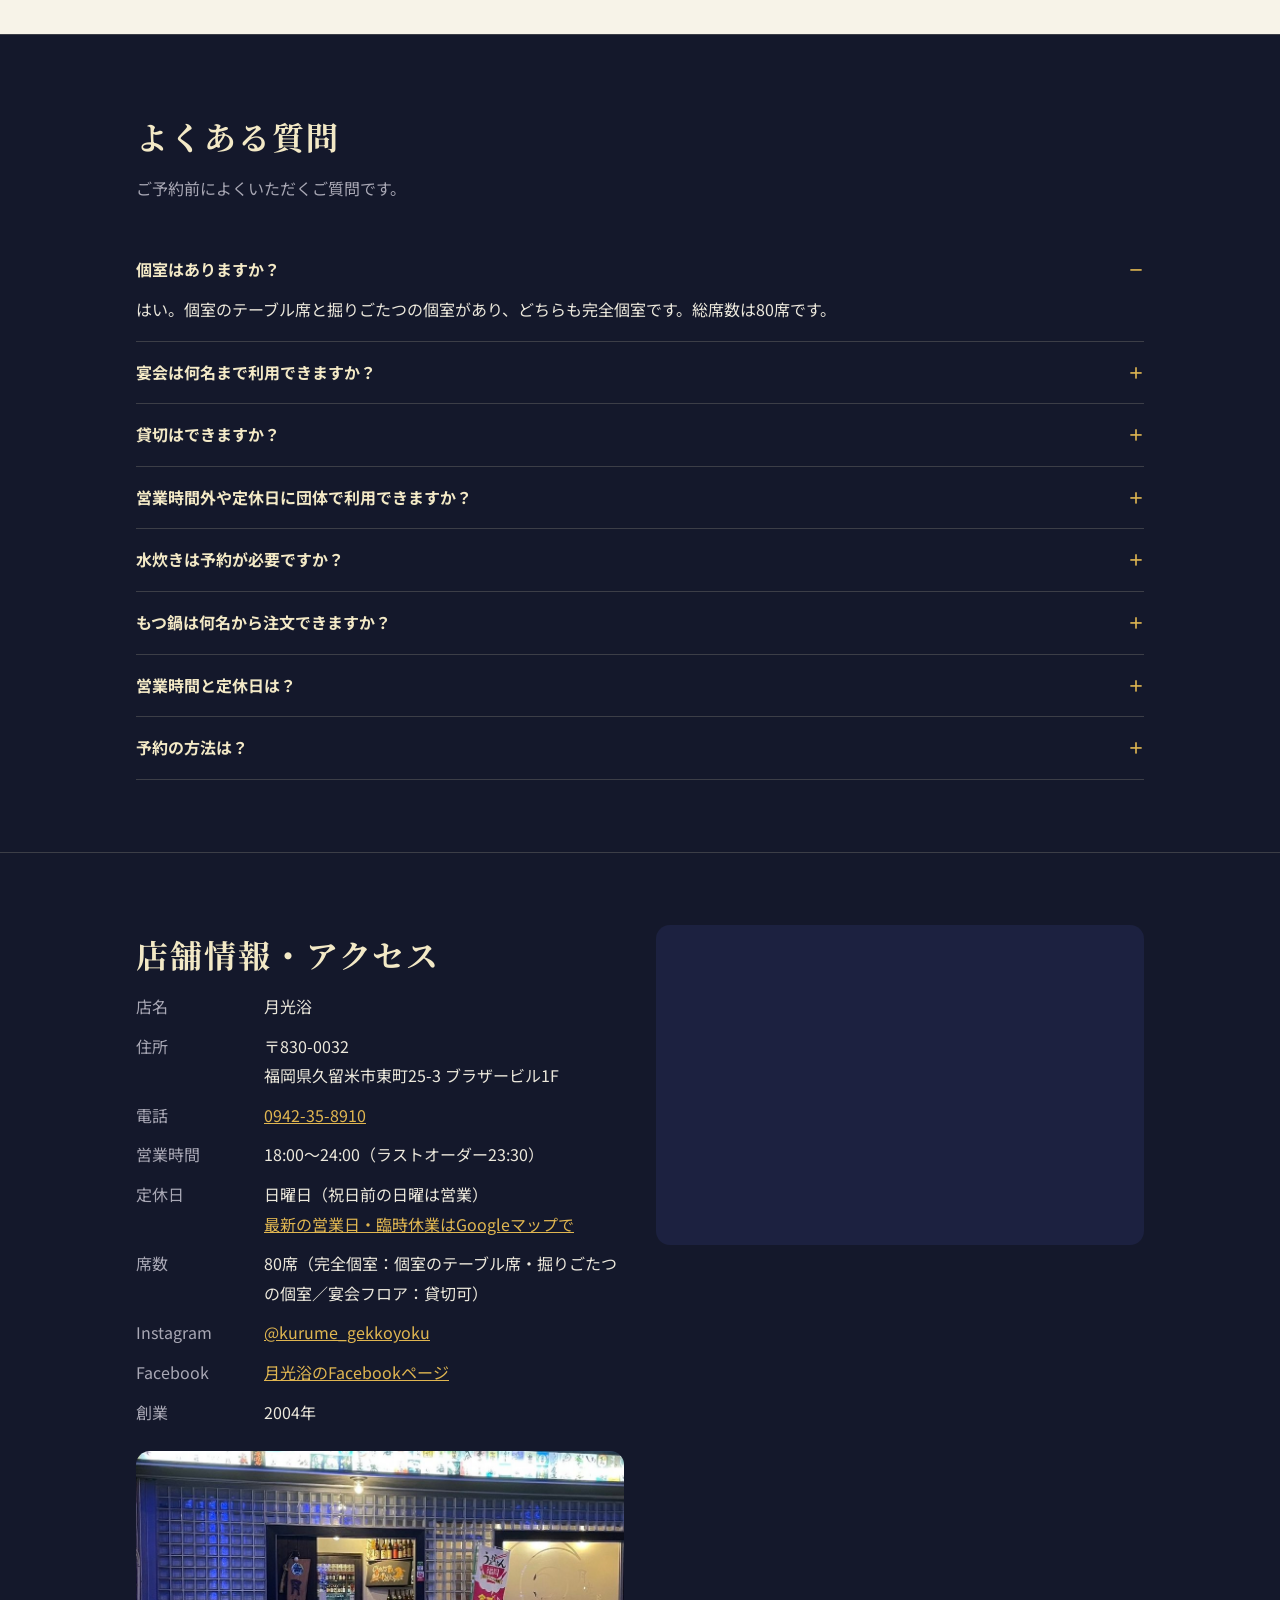
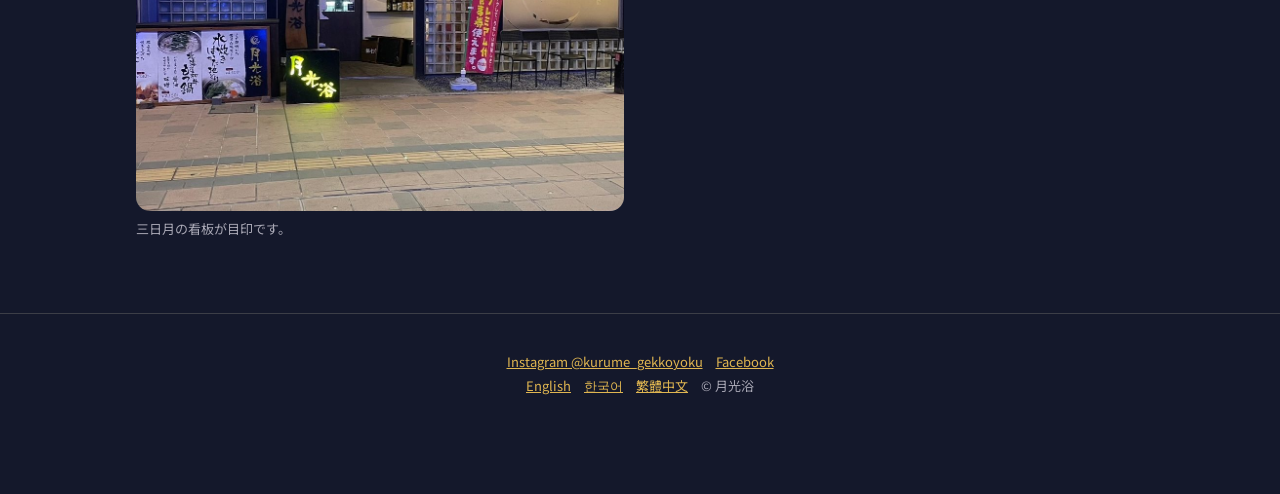
==== commit 45b83708: "英語・韓国語・繁体字中国語のページを追加し、hreflangで日本語ページとつなぐ Co-Authored-By: Claude Opus 5.5 (1M context) <noreply@anth" ====
--- a/index.html
+++ b/index.html
@@ -12,6 +12,11 @@
 <meta property="og:image" content="https://imprint283-boop.github.io/gekkoyoku/images/og.jpg">
 <meta property="og:url" content="https://imprint283-boop.github.io/gekkoyoku/">
 <link rel="canonical" href="https://imprint283-boop.github.io/gekkoyoku/">
+<link rel="alternate" hreflang="ja" href="https://imprint283-boop.github.io/gekkoyoku/">
+<link rel="alternate" hreflang="en" href="https://imprint283-boop.github.io/gekkoyoku/en/">
+<link rel="alternate" hreflang="ko" href="https://imprint283-boop.github.io/gekkoyoku/ko/">
+<link rel="alternate" hreflang="zh-Hant" href="https://imprint283-boop.github.io/gekkoyoku/zh-hant/">
+<link rel="alternate" hreflang="x-default" href="https://imprint283-boop.github.io/gekkoyoku/">
 <meta name="theme-color" content="#14182b">
 <link rel="preconnect" href="https://fonts.googleapis.com">
 <link rel="preconnect" href="https://fonts.gstatic.com" crossorigin>
@@ -534,7 +539,7 @@
 </main>
 
 <footer>
-  <div class="wrap"><a href="https://www.instagram.com/kurume_gekkoyoku/" rel="noopener">Instagram @kurume_gekkoyoku</a>　<a href="https://www.facebook.com/profile.php?id=61574297613695" rel="noopener">Facebook</a>　© 月光浴</div>
+  <div class="wrap"><a href="https://www.instagram.com/kurume_gekkoyoku/" rel="noopener">Instagram @kurume_gekkoyoku</a>　<a href="https://www.facebook.com/profile.php?id=61574297613695" rel="noopener">Facebook</a>　<br><a href="en/" hreflang="en" lang="en">English</a>　<a href="ko/" hreflang="ko" lang="ko">한국어</a>　<a href="zh-hant/" hreflang="zh-Hant" lang="zh-Hant">繁體中文</a>　© 月光浴</div>
 </footer>
 
 <div class="float-tel"><a class="btn primary" href="tel:0942358910">電話で予約 0942-35-8910</a></div>
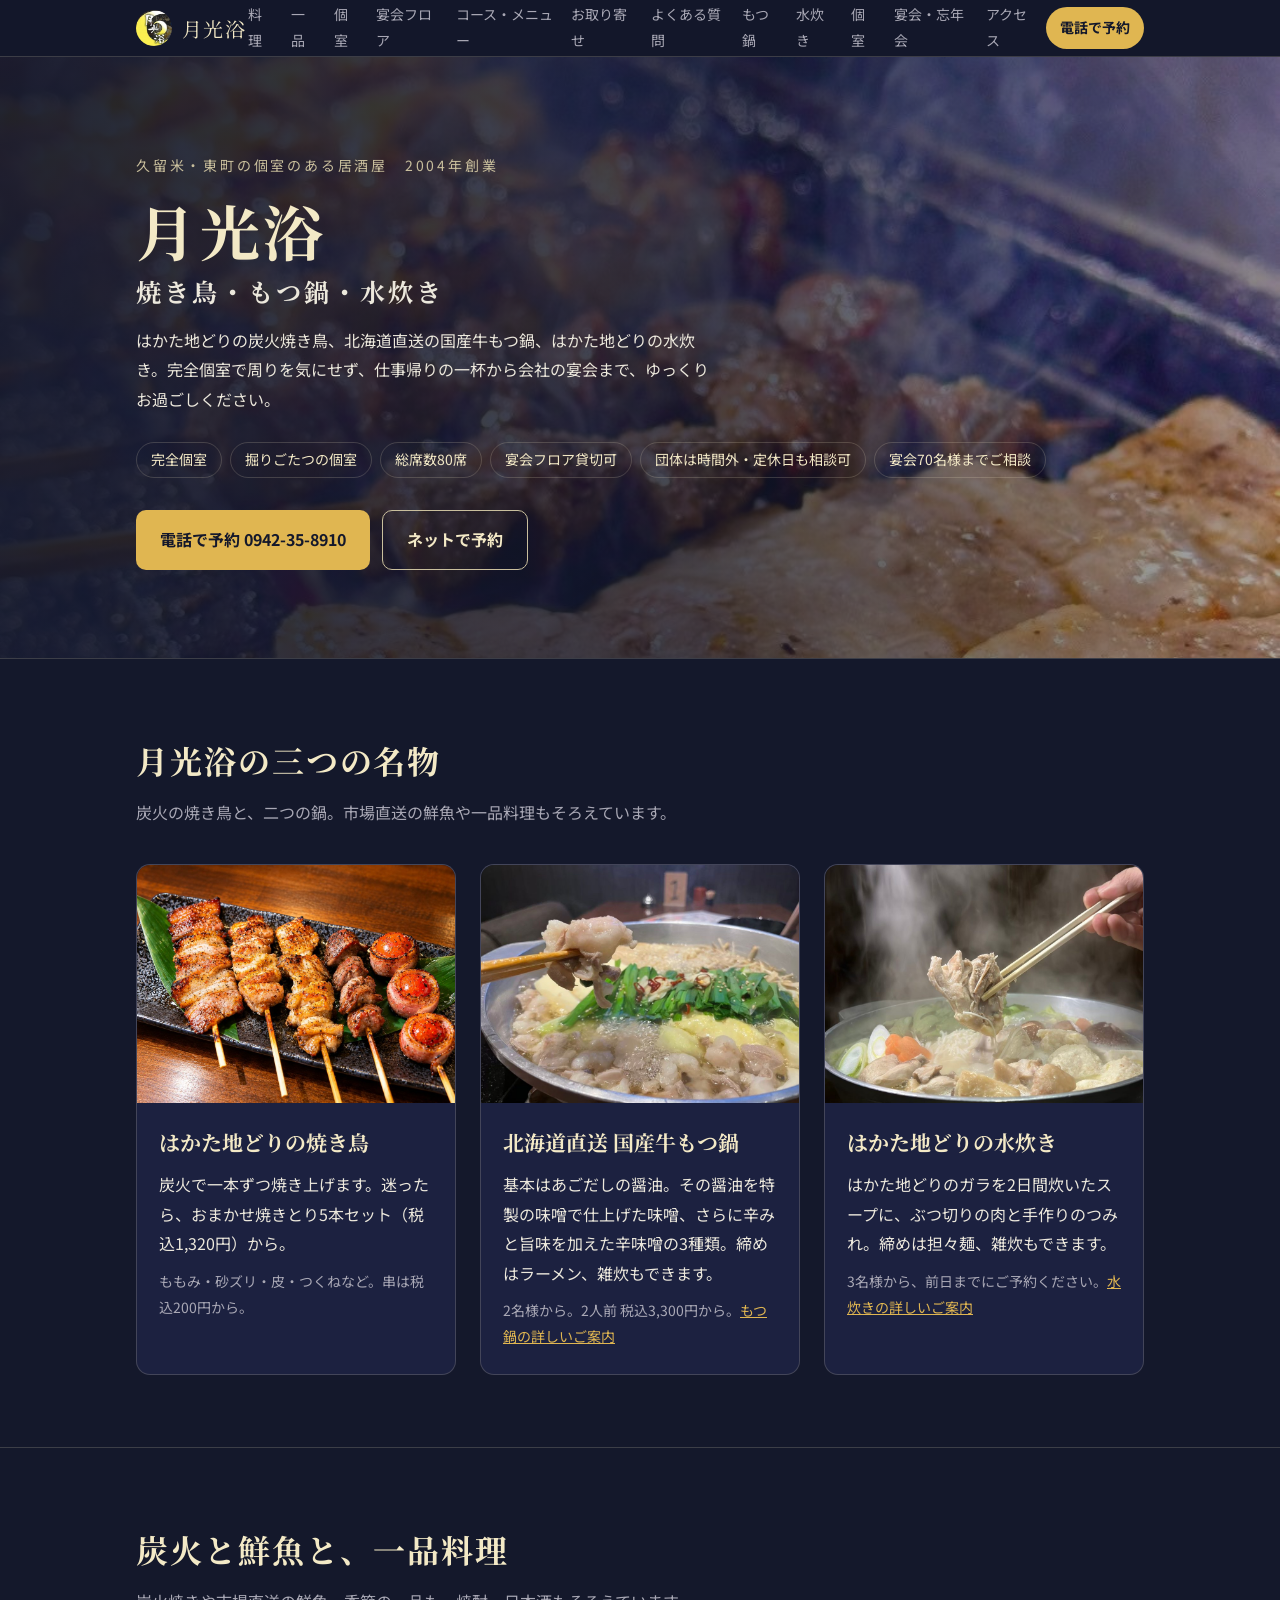
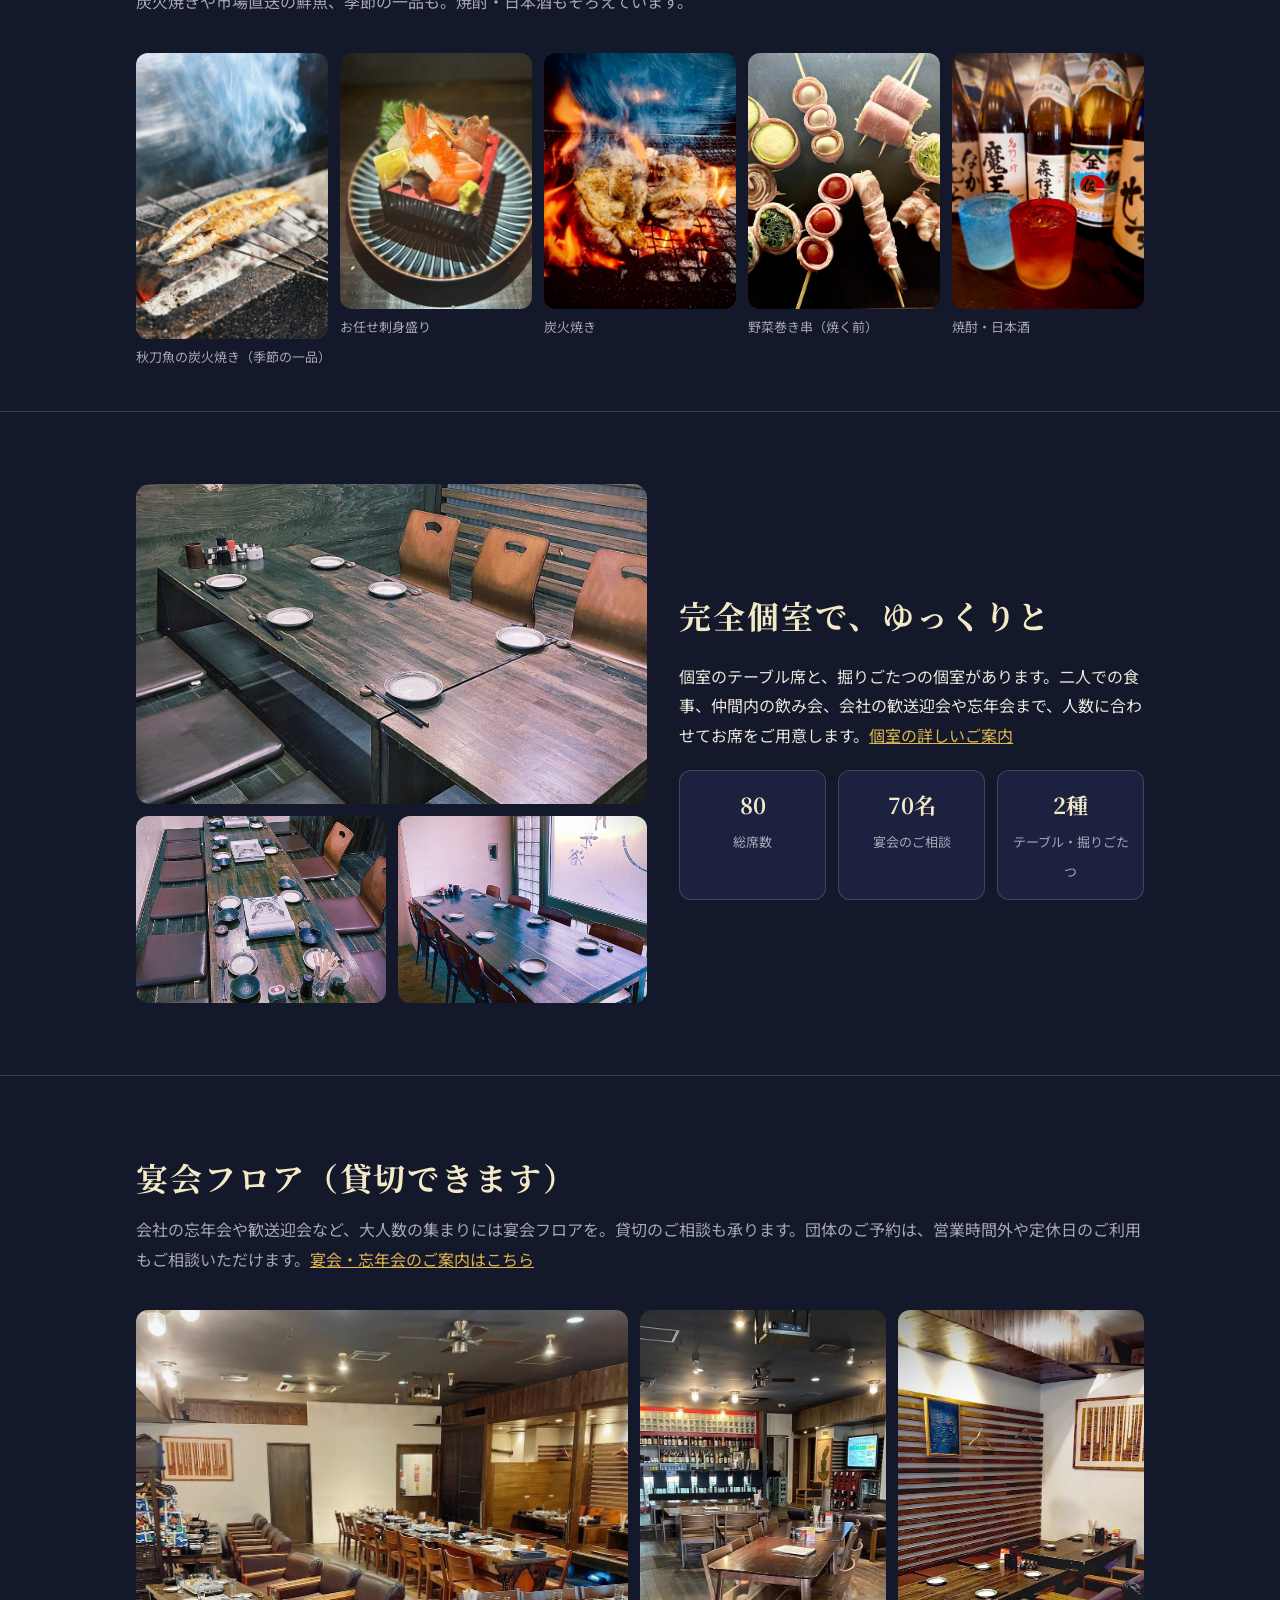
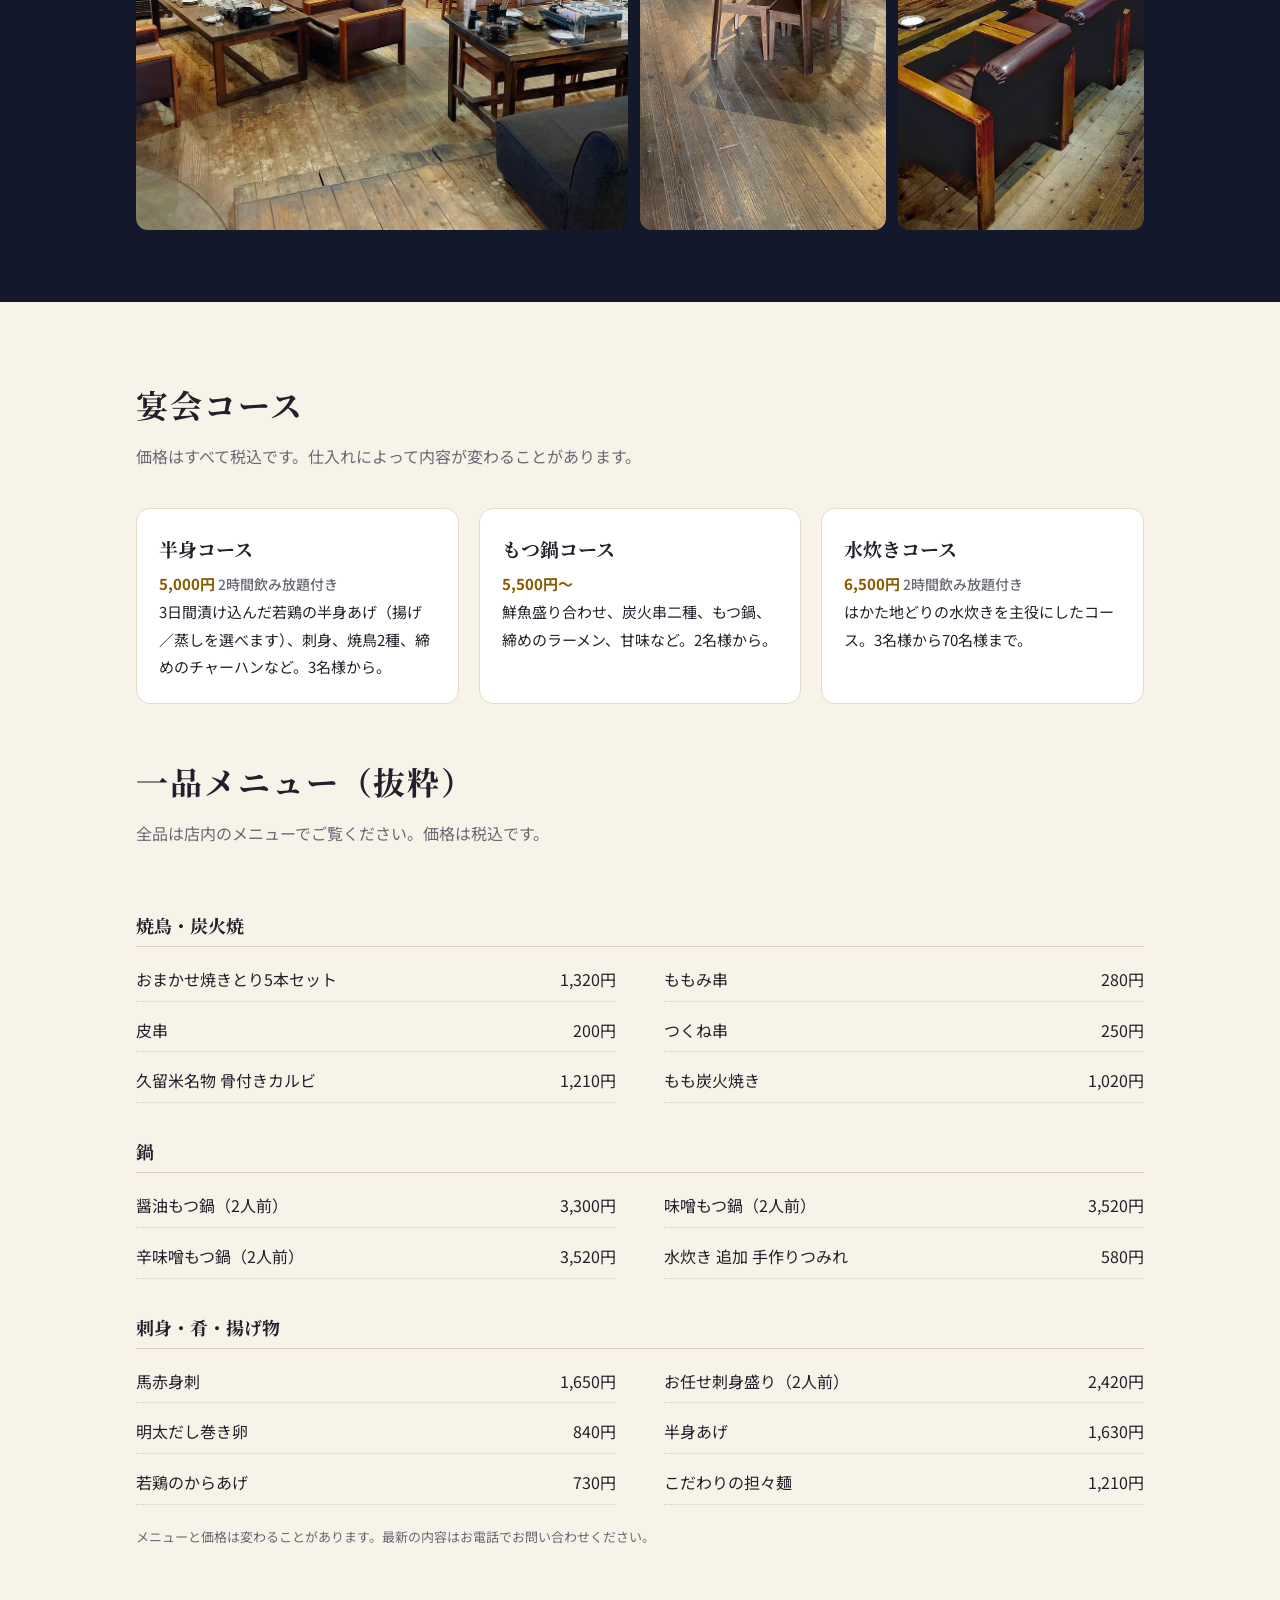
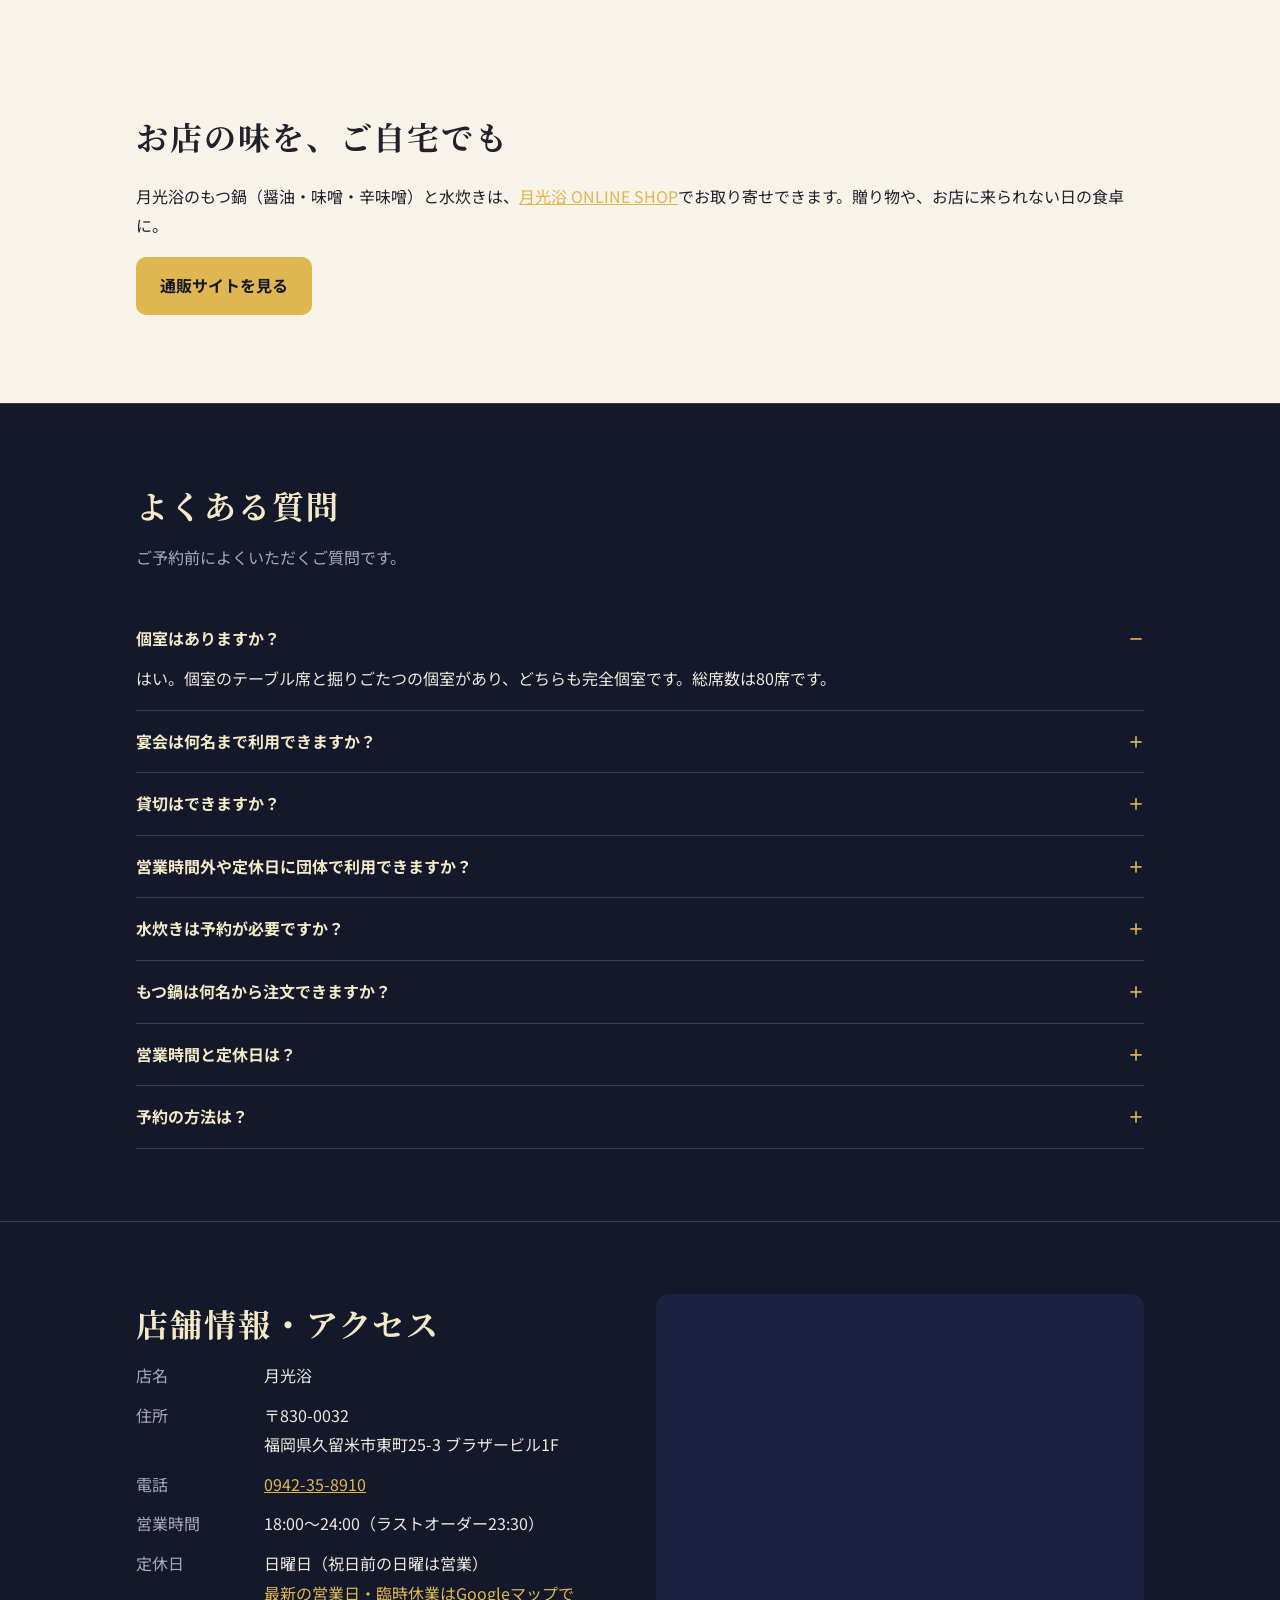
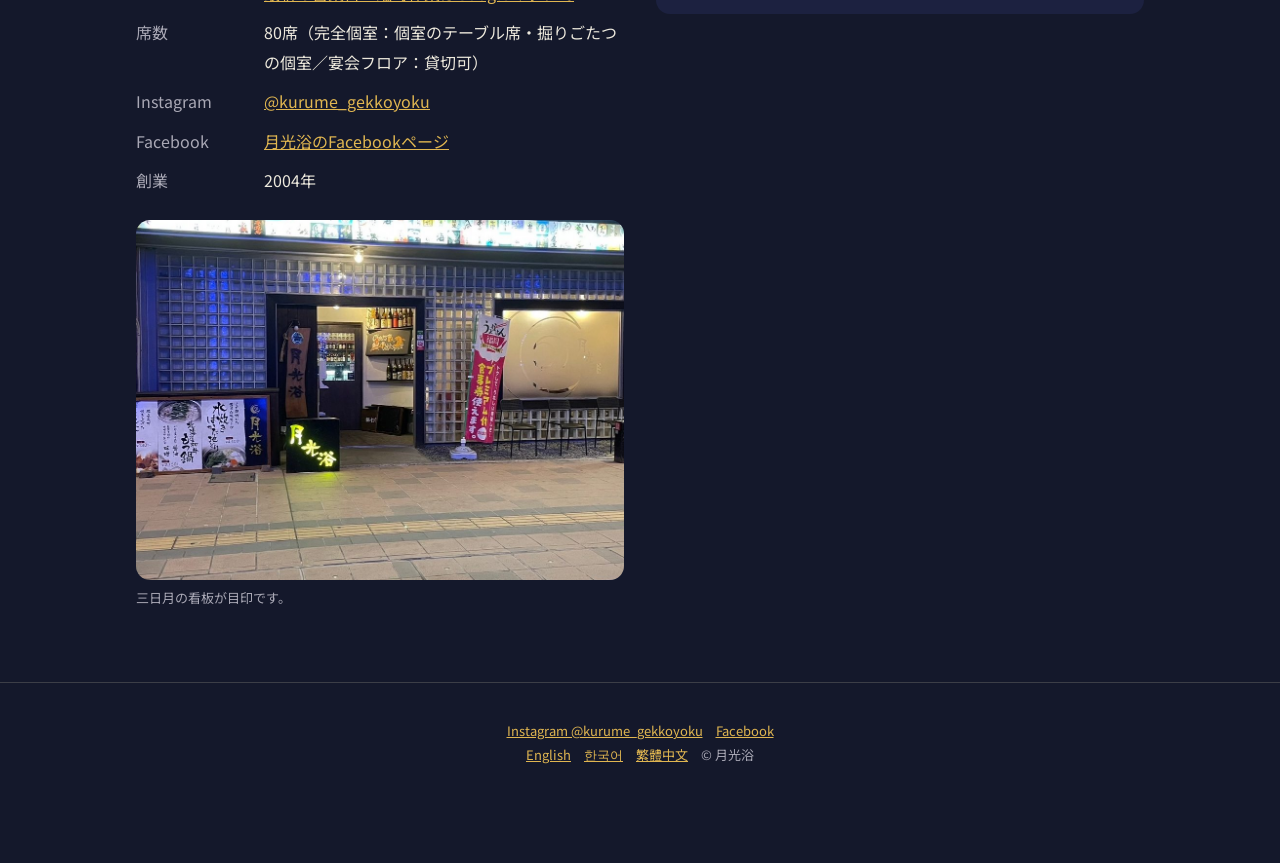
==== commit 1a4b8fd2: "通販（月光浴 ONLINE SHOP）へのお取り寄せ案内を追加 Co-Authored-By: Claude Opus 5.5 (1M context) <noreply@anthropic.com>" ====
--- a/index.html
+++ b/index.html
@@ -301,7 +301,8 @@
     "https://tabelog.com/fukuoka/A4008/A400801/40008478/",
     "https://r.gnavi.co.jp/faw2800/",
     "https://www.instagram.com/kurume_gekkoyoku/",
-    "https://www.facebook.com/profile.php?id=61574297613695"
+    "https://www.facebook.com/profile.php?id=61574297613695",
+    "https://gekkoyoku.com/"
   ]
 }
 </script>
@@ -344,6 +345,7 @@
       <a href="#koshitsu">個室</a>
       <a href="#enkai">宴会フロア</a>
       <a href="#menu">コース・メニュー</a>
+      <a href="#otoriyose">お取り寄せ</a>
       <a href="#faq">よくある質問</a>
       <a href="motsunabe/">もつ鍋</a>
       <a href="mizutaki/">水炊き</a>
@@ -500,6 +502,14 @@
     </div>
   </section>
 
+  <section id="otoriyose" class="paper">
+    <div class="wrap">
+      <h2>お店の味を、ご自宅でも</h2>
+      <p>月光浴のもつ鍋（醤油・味噌・辛味噌）と水炊きは、<a href="https://gekkoyoku.com/" rel="noopener">月光浴 ONLINE SHOP</a>でお取り寄せできます。贈り物や、お店に来られない日の食卓に。</p>
+      <p><a class="btn primary" href="https://gekkoyoku.com/" rel="noopener">通販サイトを見る</a></p>
+    </div>
+  </section>
+
   <section id="faq">
     <div class="wrap">
       <h2>よくある質問</h2>
